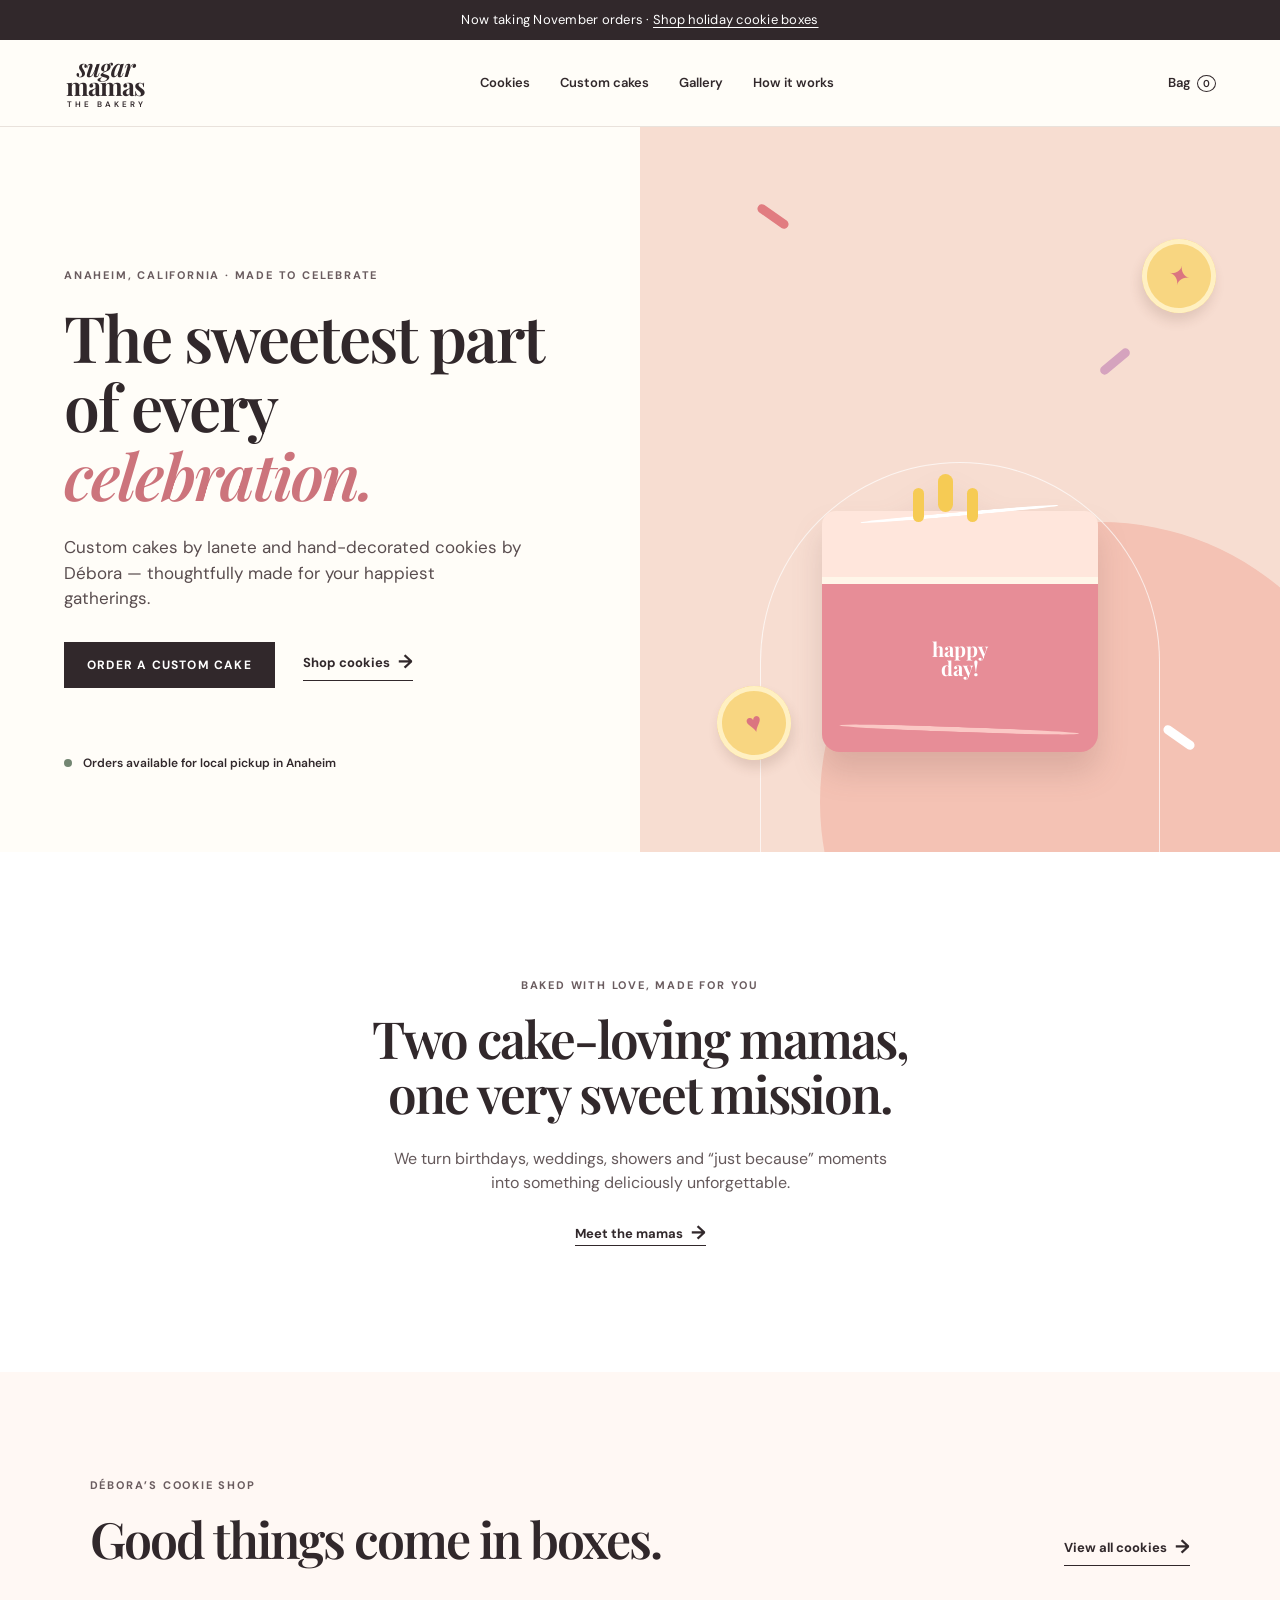
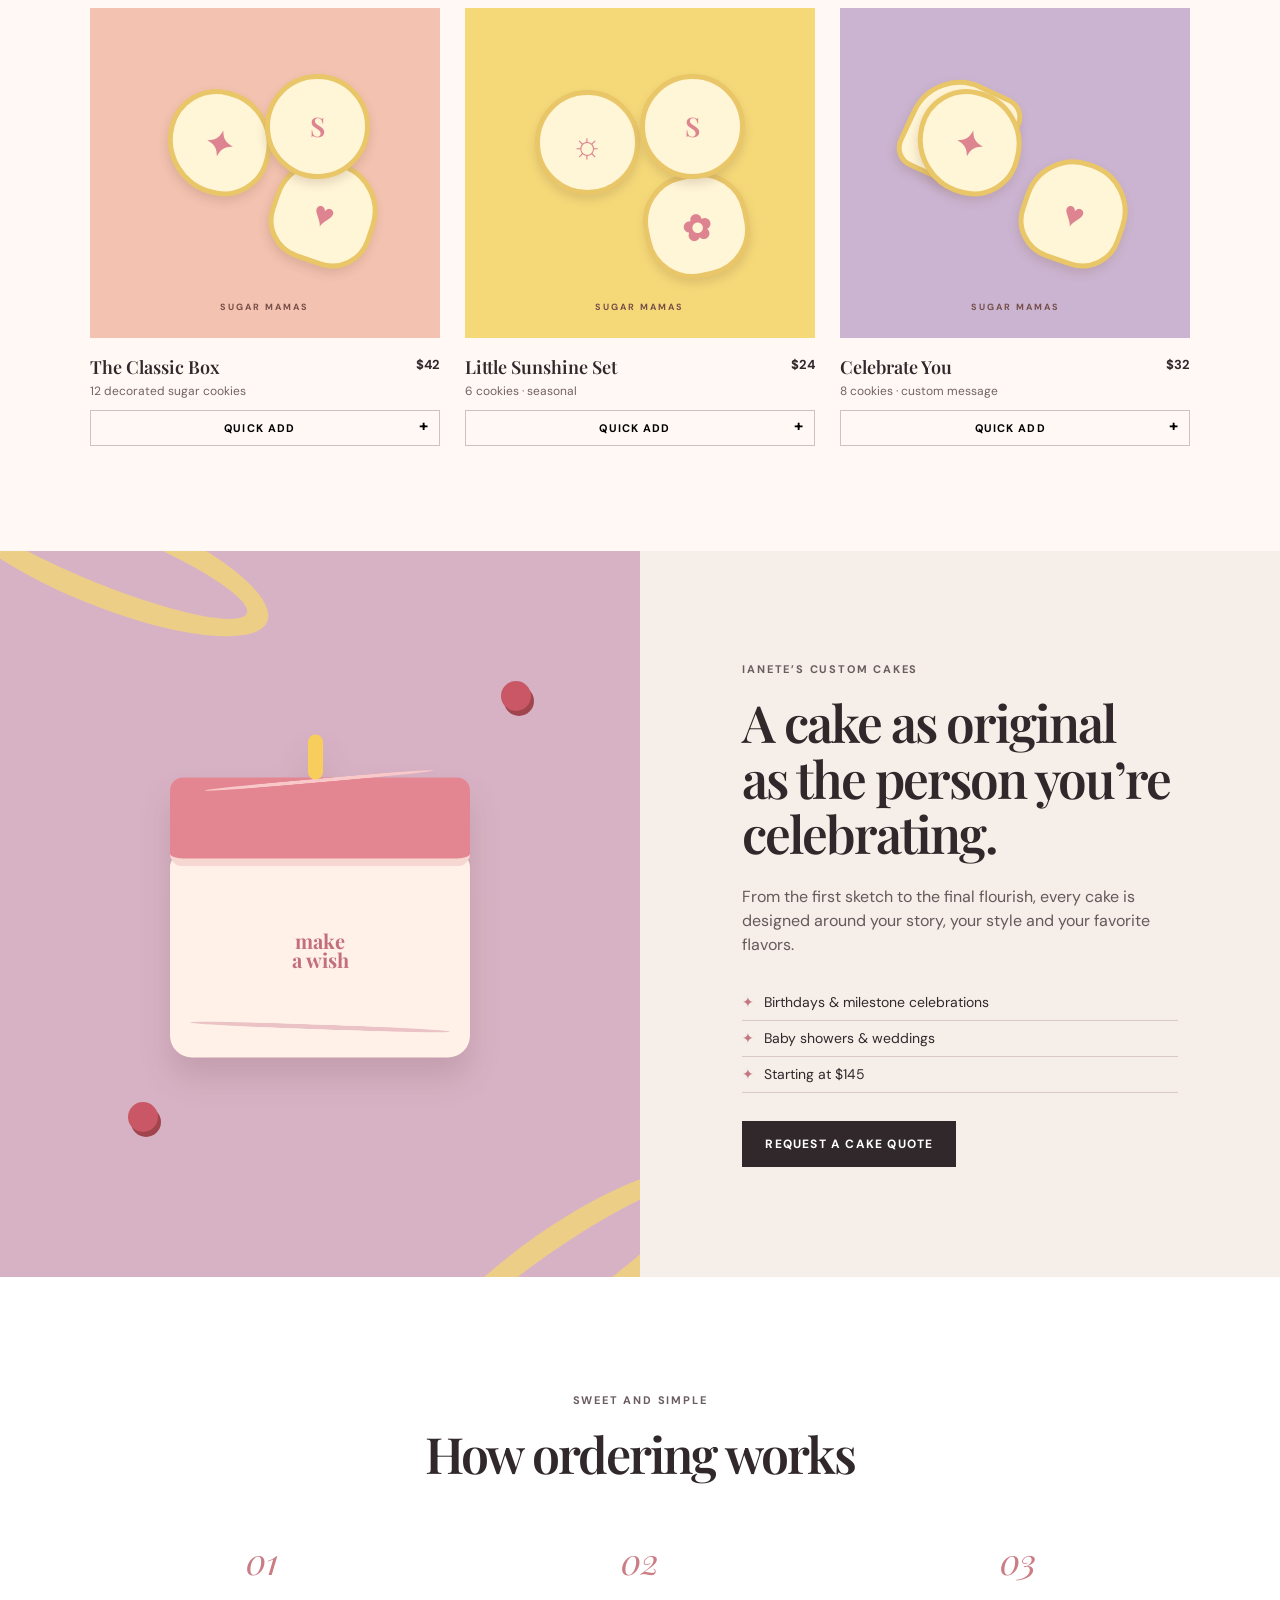
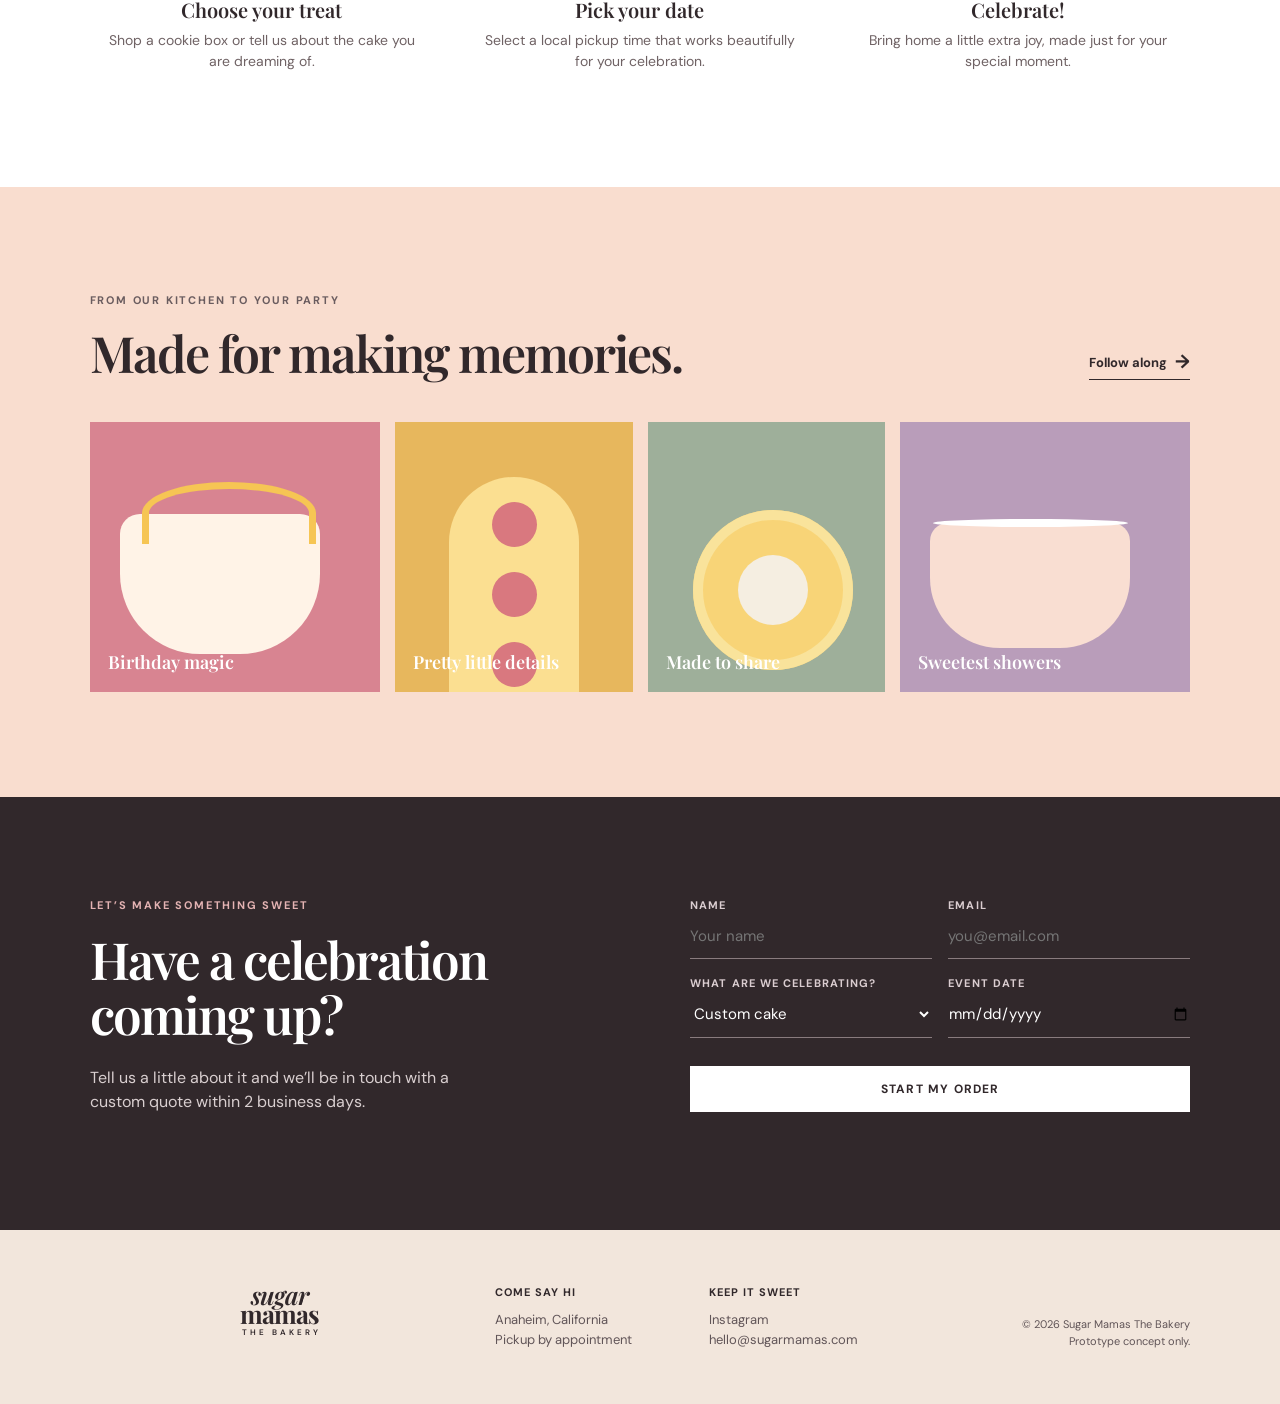
==== index.html @ a9379a7c "Create Sugar Mamas bakery website prototype" ====
<!doctype html>
<html lang="en">
  <head>
    <meta charset="UTF-8" />
    <meta name="viewport" content="width=device-width, initial-scale=1.0" />
    <meta name="description" content="A concept storefront for Sugar Mamas The Bakery." />
    <title>Sugar Mamas — Cookies & Custom Cakes</title>
    <link rel="preconnect" href="https://fonts.googleapis.com" />
    <link rel="preconnect" href="https://fonts.gstatic.com" crossorigin />
    <link href="https://fonts.googleapis.com/css2?family=DM+Sans:wght@400;500;600;700&family=Playfair+Display:ital,wght@0,600;0,700;1,600&display=swap" rel="stylesheet" />
    <link rel="stylesheet" href="styles.css" />
  </head>
  <body>
    <div class="announcement">Now taking November orders · <a href="#cookies">Shop holiday cookie boxes</a></div>
    <header class="site-header">
      <a class="brand" href="#top" aria-label="Sugar Mamas home"><span>sugar</span> mamas<small>the bakery</small></a>
      <button class="menu-button" aria-expanded="false" aria-controls="site-nav">Menu</button>
      <nav id="site-nav">
        <a href="#cookies">Cookies</a><a href="#cakes">Custom cakes</a><a href="#gallery">Gallery</a><a href="#how-it-works">How it works</a>
      </nav>
      <a class="cart-link" href="#cookies">Bag <span>0</span></a>
    </header>

    <main id="top">
      <section class="hero">
        <div class="hero-copy">
          <p class="eyebrow">Anaheim, California · Made to celebrate</p>
          <h1>The sweetest part<br />of every <em>celebration.</em></h1>
          <p class="lede">Custom cakes by Ianete and hand-decorated cookies by Débora — thoughtfully made for your happiest gatherings.</p>
          <div class="actions"><a class="button button-dark" href="#cakes">Order a custom cake</a><a class="text-link" href="#cookies">Shop cookies <span>→</span></a></div>
          <div class="hero-note"><span class="dot"></span> Orders available for local pickup in Anaheim</div>
        </div>
        <div class="hero-art" aria-label="A pink celebration cake illustration">
          <div class="sun"></div><div class="arch"></div><div class="cake cake-large"><i></i><b></b><strong>happy<br />day!</strong></div><div class="cookie cookie-one">♥</div><div class="cookie cookie-two">✦</div><div class="sprinkle s1"></div><div class="sprinkle s2"></div><div class="sprinkle s3"></div>
        </div>
      </section>

      <section class="intro"><p class="eyebrow">Baked with love, made for you</p><h2>Two cake-loving mamas,<br />one very sweet mission.</h2><p>We turn birthdays, weddings, showers and “just because” moments into something deliciously unforgettable.</p><a class="text-link" href="#about">Meet the mamas <span>→</span></a></section>

      <section class="shop-section" id="cookies">
        <div class="section-heading"><div><p class="eyebrow">Débora’s cookie shop</p><h2>Good things come in boxes.</h2></div><a class="text-link" href="#cookies">View all cookies <span>→</span></a></div>
        <div class="product-grid">
          <article class="product"><div class="product-image cookie-box peach"><div class="mini-cookie flower">✦</div><div class="mini-cookie heart">♥</div><div class="mini-cookie round">S</div></div><div class="product-copy"><div><h3>The Classic Box</h3><p>12 decorated sugar cookies</p></div><strong>$42</strong></div><button class="quick-add" data-product="The Classic Box">Quick add <span>+</span></button></article>
          <article class="product"><div class="product-image cookie-box lemon"><div class="mini-cookie lemon-slice">☼</div><div class="mini-cookie daisy">✿</div><div class="mini-cookie round">S</div></div><div class="product-copy"><div><h3>Little Sunshine Set</h3><p>6 cookies · seasonal</p></div><strong>$24</strong></div><button class="quick-add" data-product="Little Sunshine Set">Quick add <span>+</span></button></article>
          <article class="product"><div class="product-image cookie-box lilac"><div class="mini-cookie butterfly">♢</div><div class="mini-cookie heart">♥</div><div class="mini-cookie flower">✦</div></div><div class="product-copy"><div><h3>Celebrate You</h3><p>8 cookies · custom message</p></div><strong>$32</strong></div><button class="quick-add" data-product="Celebrate You">Quick add <span>+</span></button></article>
        </div>
      </section>

      <section class="cake-feature" id="cakes"><div class="feature-art"><div class="ribbon r1"></div><div class="ribbon r2"></div><div class="cake cake-featured"><i></i><b></b><strong>make<br />a wish</strong></div><div class="cherry c1"></div><div class="cherry c2"></div></div><div class="feature-copy"><p class="eyebrow">Ianete’s custom cakes</p><h2>A cake as original<br />as the person you’re celebrating.</h2><p>From the first sketch to the final flourish, every cake is designed around your story, your style and your favorite flavors.</p><ul><li>Birthdays & milestone celebrations</li><li>Baby showers & weddings</li><li>Starting at $145</li></ul><a class="button button-dark" href="#quote">Request a cake quote</a></div></section>

      <section class="process" id="how-it-works"><p class="eyebrow">Sweet and simple</p><h2>How ordering works</h2><div class="steps"><article><span>01</span><h3>Choose your treat</h3><p>Shop a cookie box or tell us about the cake you are dreaming of.</p></article><article><span>02</span><h3>Pick your date</h3><p>Select a local pickup time that works beautifully for your celebration.</p></article><article><span>03</span><h3>Celebrate!</h3><p>Bring home a little extra joy, made just for your special moment.</p></article></div></section>

      <section class="gallery" id="gallery"><div class="section-heading"><div><p class="eyebrow">From our kitchen to your party</p><h2>Made for making memories.</h2></div><a class="text-link" href="#instagram">Follow along <span>→</span></a></div><div class="gallery-grid"><div class="gallery-card g1"><span>Birthday magic</span></div><div class="gallery-card g2"><span>Pretty little details</span></div><div class="gallery-card g3"><span>Made to share</span></div><div class="gallery-card g4"><span>Sweetest showers</span></div></div></section>

      <section class="quote" id="quote"><div><p class="eyebrow">Let’s make something sweet</p><h2>Have a celebration<br />coming up?</h2><p>Tell us a little about it and we’ll be in touch with a custom quote within 2 business days.</p></div><form><label>Name<input required placeholder="Your name" /></label><label>Email<input type="email" required placeholder="you@email.com" /></label><label>What are we celebrating?<select><option>Custom cake</option><option>Custom cookies</option><option>Both, please!</option></select></label><label>Event date<input type="date" /></label><button class="button button-light" type="submit">Start my order</button><p class="form-message" aria-live="polite"></p></form></section>
    </main>
    <footer id="about"><a class="brand" href="#top"><span>sugar</span> mamas<small>the bakery</small></a><div><h3>Come say hi</h3><p>Anaheim, California<br />Pickup by appointment</p></div><div><h3>Keep it sweet</h3><p><a href="#instagram">Instagram</a><br /><a href="mailto:hello@sugarmamas.com">hello@sugarmamas.com</a></p></div><p class="copyright">© 2026 Sugar Mamas The Bakery<br />Prototype concept only.</p></footer>
    <script src="script.js"></script>
  </body>
</html>
---- styles.css ----
:root{--ink:#31282b;--paper:#fffdf8;--pink:#e7a5a8;--peach:#f7ddd1;--yellow:#f7d56d;--mauve:#c6a0bd;--green:#738672}*{box-sizing:border-box}html{scroll-behavior:smooth}body{margin:0;background:var(--paper);color:var(--ink);font-family:"DM Sans",sans-serif;font-size:16px;line-height:1.5}a{color:inherit;text-decoration:none}.announcement{background:var(--ink);color:#fff;text-align:center;padding:10px 20px;font-size:13px;letter-spacing:.02em}.announcement a{text-decoration:underline;text-underline-offset:3px}.site-header{height:87px;display:flex;align-items:center;justify-content:space-between;padding:0 clamp(24px,5vw,75px);border-bottom:1px solid #e9e2dc;position:relative;background:var(--paper);z-index:3}.brand{font:700 25px/19px "Playfair Display",serif;letter-spacing:-1px;display:inline-flex;flex-direction:column;align-items:center}.brand span{font-style:italic;font-weight:600}.brand small{font:600 8px/10px "DM Sans";letter-spacing:3px;text-transform:uppercase;margin-top:4px;margin-left:3px}nav{display:flex;gap:30px;font-size:13px;font-weight:600}nav a:hover,.text-link:hover{opacity:.6}.cart-link{font-size:13px;font-weight:600}.cart-link span{border:1px solid var(--ink);border-radius:50%;font-size:10px;padding:1px 5px;margin-left:3px}.menu-button{display:none;background:none;border:0;font:600 13px "DM Sans"}.hero{min-height:650px;display:grid;grid-template-columns:1fr 1fr}.hero-copy{padding:clamp(70px,11vw,150px) 5vw 80px;max-width:690px;margin-left:auto}.eyebrow{text-transform:uppercase;font-size:11px;letter-spacing:1.8px;font-weight:700;margin:0 0 18px;color:#6a5c5f}.hero h1,.intro h2,h2{font:600 clamp(39px,5vw,66px)/1.08 "Playfair Display",serif;letter-spacing:-2px;margin:0}.hero h1 em{color:#cc747c}.lede{max-width:460px;font-size:17px;margin:26px 0 30px;color:#594d4f}.actions{display:flex;align-items:center;gap:28px}.button{display:inline-block;border:0;padding:15px 23px;font:700 12px "DM Sans";letter-spacing:.1em;text-transform:uppercase;cursor:pointer;transition:transform .2s}.button:hover{transform:translateY(-2px)}.button-dark{background:var(--ink);color:#fff}.button-light{background:#fff;color:var(--ink)}.text-link{font-size:13px;font-weight:700;border-bottom:1px solid var(--ink);padding-bottom:3px}.text-link span{font-size:19px;vertical-align:-1px;margin-left:5px}.hero-note{margin-top:66px;font-size:12px;font-weight:600}.dot{width:8px;height:8px;background:var(--green);border-radius:50%;display:inline-block;margin-right:8px}.hero-art{background:var(--peach);position:relative;overflow:hidden;min-height:550px}.sun{height:560px;width:560px;background:#f4c2b4;border-radius:50%;position:absolute;right:-100px;bottom:-230px}.arch{position:absolute;border:1px solid rgba(255,255,255,.7);border-bottom:0;border-radius:300px 300px 0 0;width:400px;height:390px;left:50%;bottom:0;transform:translateX(-50%)}.cake{position:absolute;text-align:center;color:#fff;font:600 20px/19px "Playfair Display",serif;text-transform:lowercase;filter:drop-shadow(0 20px 15px rgba(94,55,53,.16))}.cake:before,.cake:after{content:"";position:absolute;left:0;width:100%;border-radius:13px}.cake-large{width:276px;height:178px;background:#e78d97;border-radius:9px 9px 18px 18px;left:50%;bottom:100px;transform:translateX(-50%);padding-top:65px}.cake-large:before{top:-63px;height:66px;background:#ffe6dc;border-radius:14px 14px 0 0;border-bottom:7px solid #fff6e9}.cake-large:after{top:-100px;left:42%;width:15px;height:38px;background:#f6cb54;border-radius:10px;box-shadow:27px 12px 0 -2px #f6cb54,-27px 12px 0 -2px #f6cb54}.cake i{position:absolute;top:-62px;left:38px;width:199px;border-top:4px solid #fff;border-radius:50%;transform:rotate(-5deg)}.cake b{position:absolute;left:17px;bottom:20px;width:240px;border-top:5px solid #fbc8c5;border-radius:50%;transform:rotate(2deg)}.cookie{position:absolute;width:74px;height:74px;border-radius:50%;background:#f8d681;box-shadow:inset 0 0 0 5px #fff0c2,0 8px 12px rgba(90,57,39,.14);display:grid;place-items:center;color:#db7580;font-size:27px}.cookie-one{left:12%;bottom:92px;transform:rotate(-15deg)}.cookie-two{right:10%;top:112px;transform:rotate(15deg)}.sprinkle{position:absolute;height:9px;width:36px;background:#e17c80;border-radius:10px;transform:rotate(35deg)}.s1{top:85px;left:18%}.s2{right:13%;bottom:110px;background:#fff}.s3{right:23%;top:230px;background:#d5a3be;transform:rotate(-40deg)}.intro{text-align:center;padding:125px 20px;background:#fff}.intro h2{font-size:clamp(32px,4vw,52px)}.intro>p:not(.eyebrow){max-width:520px;margin:25px auto 24px;color:#65595b}.shop-section,.gallery{padding:105px clamp(24px,7vw,110px);background:#fff8f4}.section-heading{display:flex;justify-content:space-between;align-items:end;gap:20px;margin-bottom:42px}.section-heading h2{font-size:clamp(32px,4vw,50px)}.product-grid{display:grid;grid-template-columns:repeat(3,1fr);gap:25px}.product-image{height:330px;position:relative;overflow:hidden;display:flex;justify-content:center;align-items:center}.peach{background:#f3c2b0}.lemon{background:#f5d978}.lilac{background:#cbb4d1}.cookie-box:after{content:"SUGAR MAMAS";position:absolute;bottom:25px;color:#754e48;font:700 9px "DM Sans";letter-spacing:2px}.mini-cookie{width:105px;height:105px;background:#fff5d7;border:5px solid #e9c668;box-shadow:0 5px 10px #805d4a33;display:grid;place-items:center;color:#de8390;font:600 35px "Playfair Display";position:absolute}.flower{border-radius:47% 53% 45% 55%;transform:rotate(14deg);left:22%;top:25%}.heart{border-radius:48% 48% 38% 38%;right:18%;bottom:22%;transform:rotate(19deg)}.round{border-radius:50%;right:20%;top:20%;font-size:27px}.lemon-slice{border-radius:50%;left:20%;top:25%}.daisy{border-radius:45%;right:19%;bottom:18%;transform:rotate(-12deg)}.butterfly{border-radius:50% 20% 50% 20%;left:19%;top:22%;transform:rotate(25deg)}.product-copy{display:flex;justify-content:space-between;gap:8px;padding:17px 0 10px}.product h3{font:600 18px "Playfair Display";margin:0}.product p{font-size:12px;color:#716366;margin:3px 0 0}.product-copy strong{font-size:13px}.quick-add{width:100%;background:transparent;border:1px solid #cfc1bb;padding:10px;font:700 11px "DM Sans";text-transform:uppercase;letter-spacing:.1em;cursor:pointer}.quick-add span{float:right;font-size:16px;line-height:10px}.quick-add:hover{background:var(--ink);color:#fff}.cake-feature{display:grid;grid-template-columns:1fr 1fr;min-height:620px}.feature-art{background:#d7b2c4;position:relative;overflow:hidden}.cake-featured{width:300px;height:205px;background:#fff1e8;color:#c26f7a;left:50%;top:50%;transform:translate(-50%,-30%);padding-top:78px;border-radius:15px 15px 22px 22px}.cake-featured:before{height:81px;top:-75px;background:#e48691;border-bottom:8px solid #f6d7d1}.cake-featured:after{width:15px;height:45px;left:46%;top:-118px;background:#f7ce5c;box-shadow:none}.cake-featured i{width:230px;left:34px;top:-74px;border-color:#f9c8c9}.cake-featured b{width:260px;left:20px;bottom:28px;border-color:#ebc2c5}.ribbon{position:absolute;width:350px;height:100px;border:22px solid #f5d773;border-radius:50%;opacity:.75}.r1{top:-45px;left:-70px;transform:rotate(22deg)}.r2{bottom:-50px;right:-100px;transform:rotate(-35deg)}.cherry{position:absolute;width:30px;height:30px;border-radius:50%;background:#c95765;box-shadow:3px 5px 0 #a0444e}.c1{left:20%;bottom:20%}.c2{right:17%;top:18%}.feature-copy{padding:110px clamp(28px,8vw,110px);background:#f5eee9}.feature-copy h2{font-size:clamp(34px,4vw,53px)}.feature-copy>p:not(.eyebrow){max-width:450px;color:#65595b;margin:24px 0}.feature-copy ul{list-style:none;padding:0;margin:28px 0}.feature-copy li{padding:7px 0;border-bottom:1px solid #d9cbc4;font-size:14px}.feature-copy li:before{content:"✦";color:#c27882;margin-right:10px}.process{text-align:center;padding:115px 7vw;background:#fff}.process h2{font-size:clamp(35px,4vw,50px)}.steps{max-width:1080px;margin:55px auto 0;display:grid;grid-template-columns:repeat(3,1fr);gap:55px}.steps span{color:#ca7d85;font:italic 36px "Playfair Display"}.steps h3{font:600 20px "Playfair Display";margin:12px 0 7px}.steps p{font-size:14px;color:#6f6264;margin:0}.gallery{background:#f9ddcf}.gallery-grid{display:grid;grid-template-columns:1.1fr .9fr .9fr 1.1fr;gap:15px}.gallery-card{height:270px;display:flex;align-items:end;padding:18px;color:#fff;font:600 18px "Playfair Display";position:relative;overflow:hidden}.gallery-card:before,.gallery-card:after{content:"";position:absolute}.g1{background:#d88491}.g1:before{background:#fff3e7;width:200px;height:140px;bottom:38px;left:30px;border-radius:20px 20px 80px 80px}.g1:after{width:160px;height:55px;border:7px solid #f6c554;border-bottom:0;border-radius:50% 50% 0 0;left:52px;bottom:148px}.g2{background:#e7b75d}.g2:before{height:250px;width:130px;background:#fbdf91;border-radius:70px 70px 0 0;left:50%;top:55px;transform:translateX(-50%)}.g2:after{width:45px;height:45px;border-radius:50%;background:#d9787f;top:80px;left:calc(50% - 22px);box-shadow:0 70px 0 #d9787f,0 140px 0 #d9787f}.g3{background:#9eaf9a}.g3:before{width:160px;height:160px;border-radius:50%;background:#f8d477;bottom:22px;left:45px;box-shadow:inset 0 0 0 10px #f9e39b}.g3:after{width:70px;height:70px;border-radius:50%;background:#f5eee1;left:90px;bottom:67px}.g4{background:#b99dba}.g4:before{width:200px;height:125px;background:#f9ded2;border-radius:18px 18px 70px 70px;bottom:44px;left:30px}.g4:after{width:195px;border-top:8px solid #fff;left:33px;bottom:165px;border-radius:50%}.gallery-card span{position:relative;z-index:1}.quote{background:var(--ink);color:#fff;padding:100px max(7vw,25px);display:grid;grid-template-columns:1fr 1fr;gap:100px}.quote .eyebrow{color:#e4b3b3}.quote h2{font-size:clamp(37px,4vw,55px)}.quote>div>p:not(.eyebrow){max-width:400px;color:#d9cfd0;margin-top:24px}.quote form{display:grid;grid-template-columns:1fr 1fr;gap:16px;align-content:start}.quote label{font-size:11px;font-weight:700;letter-spacing:.1em;text-transform:uppercase;color:#dacdd0}.quote input,.quote select{display:block;width:100%;padding:12px 0;background:transparent;color:#fff;border:0;border-bottom:1px solid #897b7e;font:15px "DM Sans";outline:0}.quote select option{color:#31282b}.quote form button,.form-message{grid-column:1/-1;margin-top:12px}.form-message{font-size:13px;color:#f7d56d;margin:0}footer{background:#f2e6dc;padding:55px 7vw;display:grid;grid-template-columns:2fr 1fr 1fr 1.4fr;gap:25px}footer h3{font:700 11px "DM Sans";text-transform:uppercase;letter-spacing:1px;margin:0 0 11px}footer p{font-size:13px;margin:0;color:#615558}footer a:hover{text-decoration:underline}.copyright{align-self:end;text-align:right;font-size:11px}@media(max-width:780px){.site-header{height:72px}.site-header nav{display:none;position:absolute;top:71px;left:0;width:100%;background:#fff;padding:20px 24px;flex-direction:column;border-bottom:1px solid #ddd}.site-header nav.open{display:flex}.menu-button{display:block;margin-left:auto;margin-right:18px}.hero,.cake-feature,.quote{grid-template-columns:1fr}.hero-copy{padding:75px 8vw 58px;margin:0}.hero-art{min-height:440px}.hero h1{font-size:45px}.hero-note{margin-top:42px}.product-grid{grid-template-columns:1fr;max-width:450px;margin:auto}.product-image{height:300px}.section-heading{align-items:start;flex-direction:column}.cake-feature .feature-art{height:440px;order:2}.feature-copy{padding:75px 8vw}.steps{grid-template-columns:1fr;gap:32px;margin-top:40px}.gallery-grid{grid-template-columns:1fr 1fr}.gallery-card{height:210px}.quote{gap:45px;padding:70px 8vw}.quote form{grid-template-columns:1fr}footer{grid-template-columns:1fr 1fr}.copyright{text-align:left;grid-column:1/-1}.cart-link{display:none}}@media(max-width:430px){.announcement{font-size:11px}.actions{align-items:flex-start;flex-direction:column;gap:20px}.gallery-card{height:160px;padding:10px;font-size:15px}.cake-large{transform:translateX(-50%) scale(.88)}}
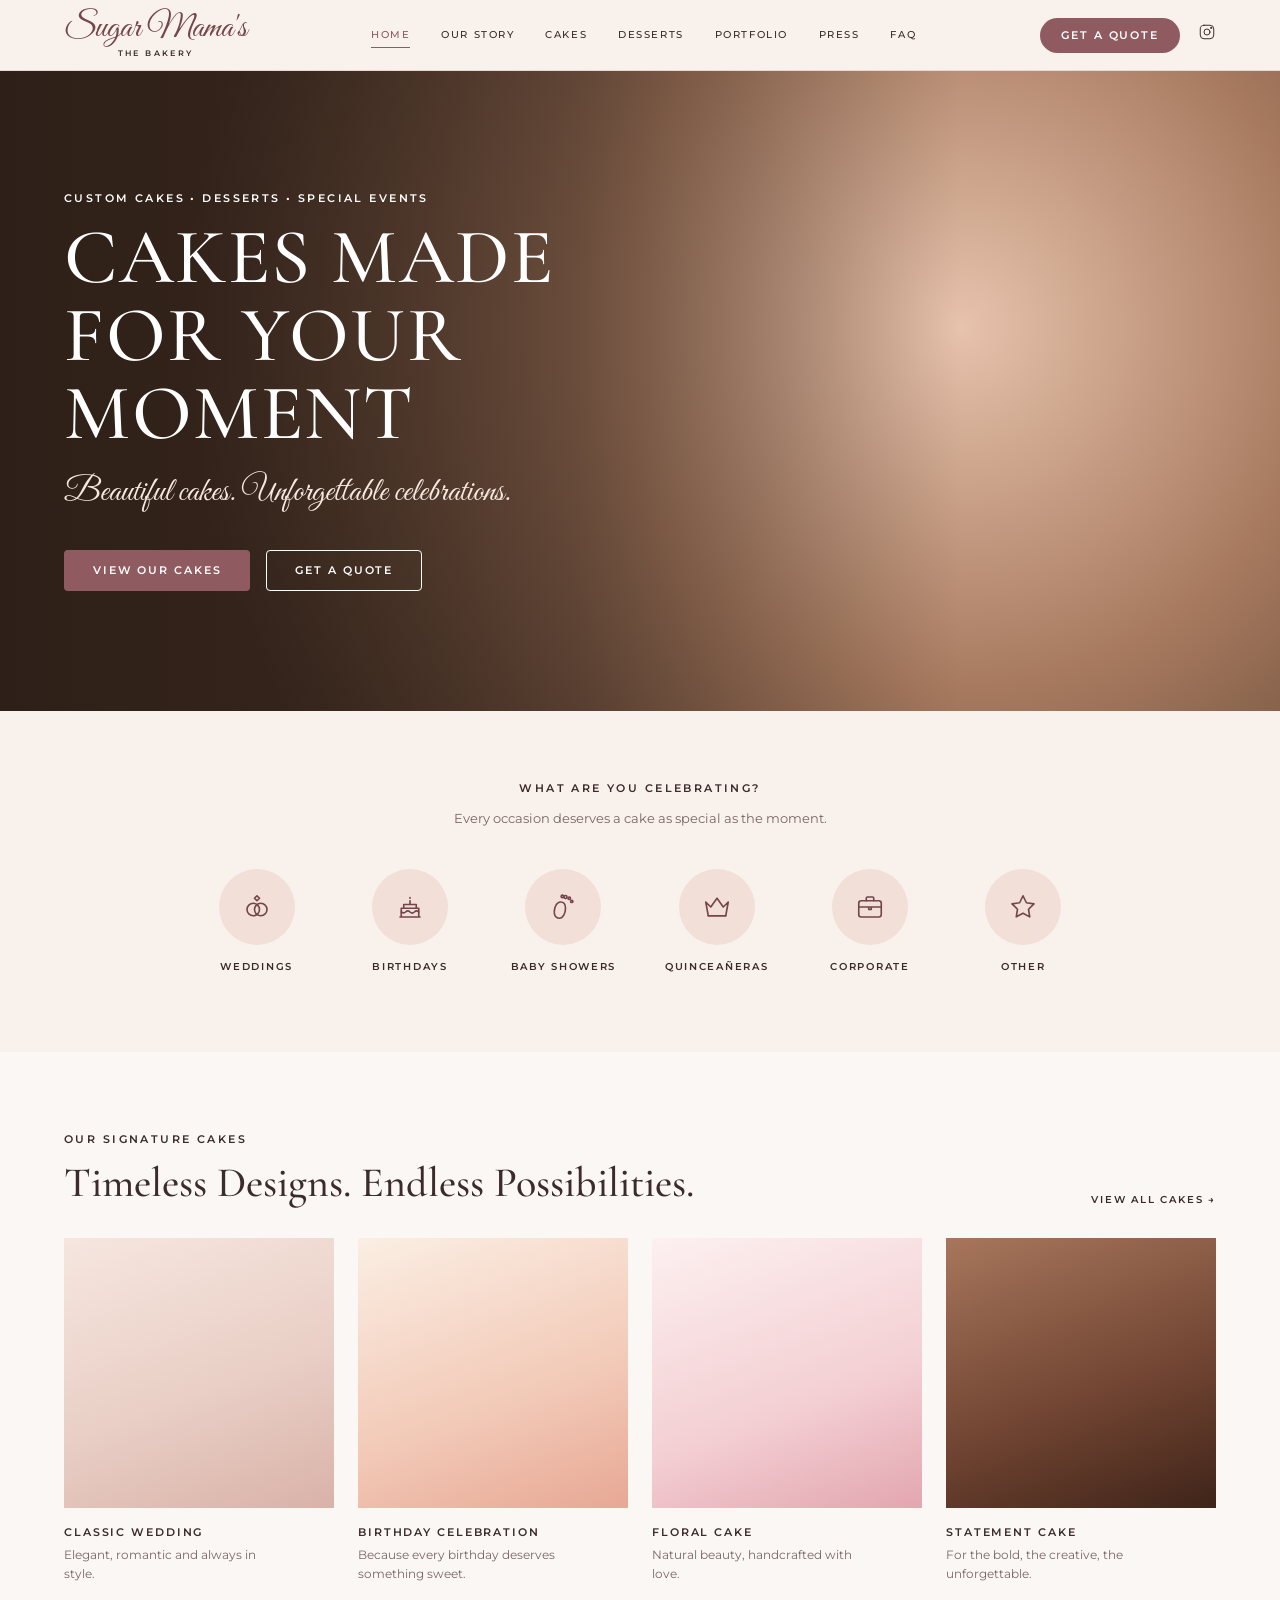
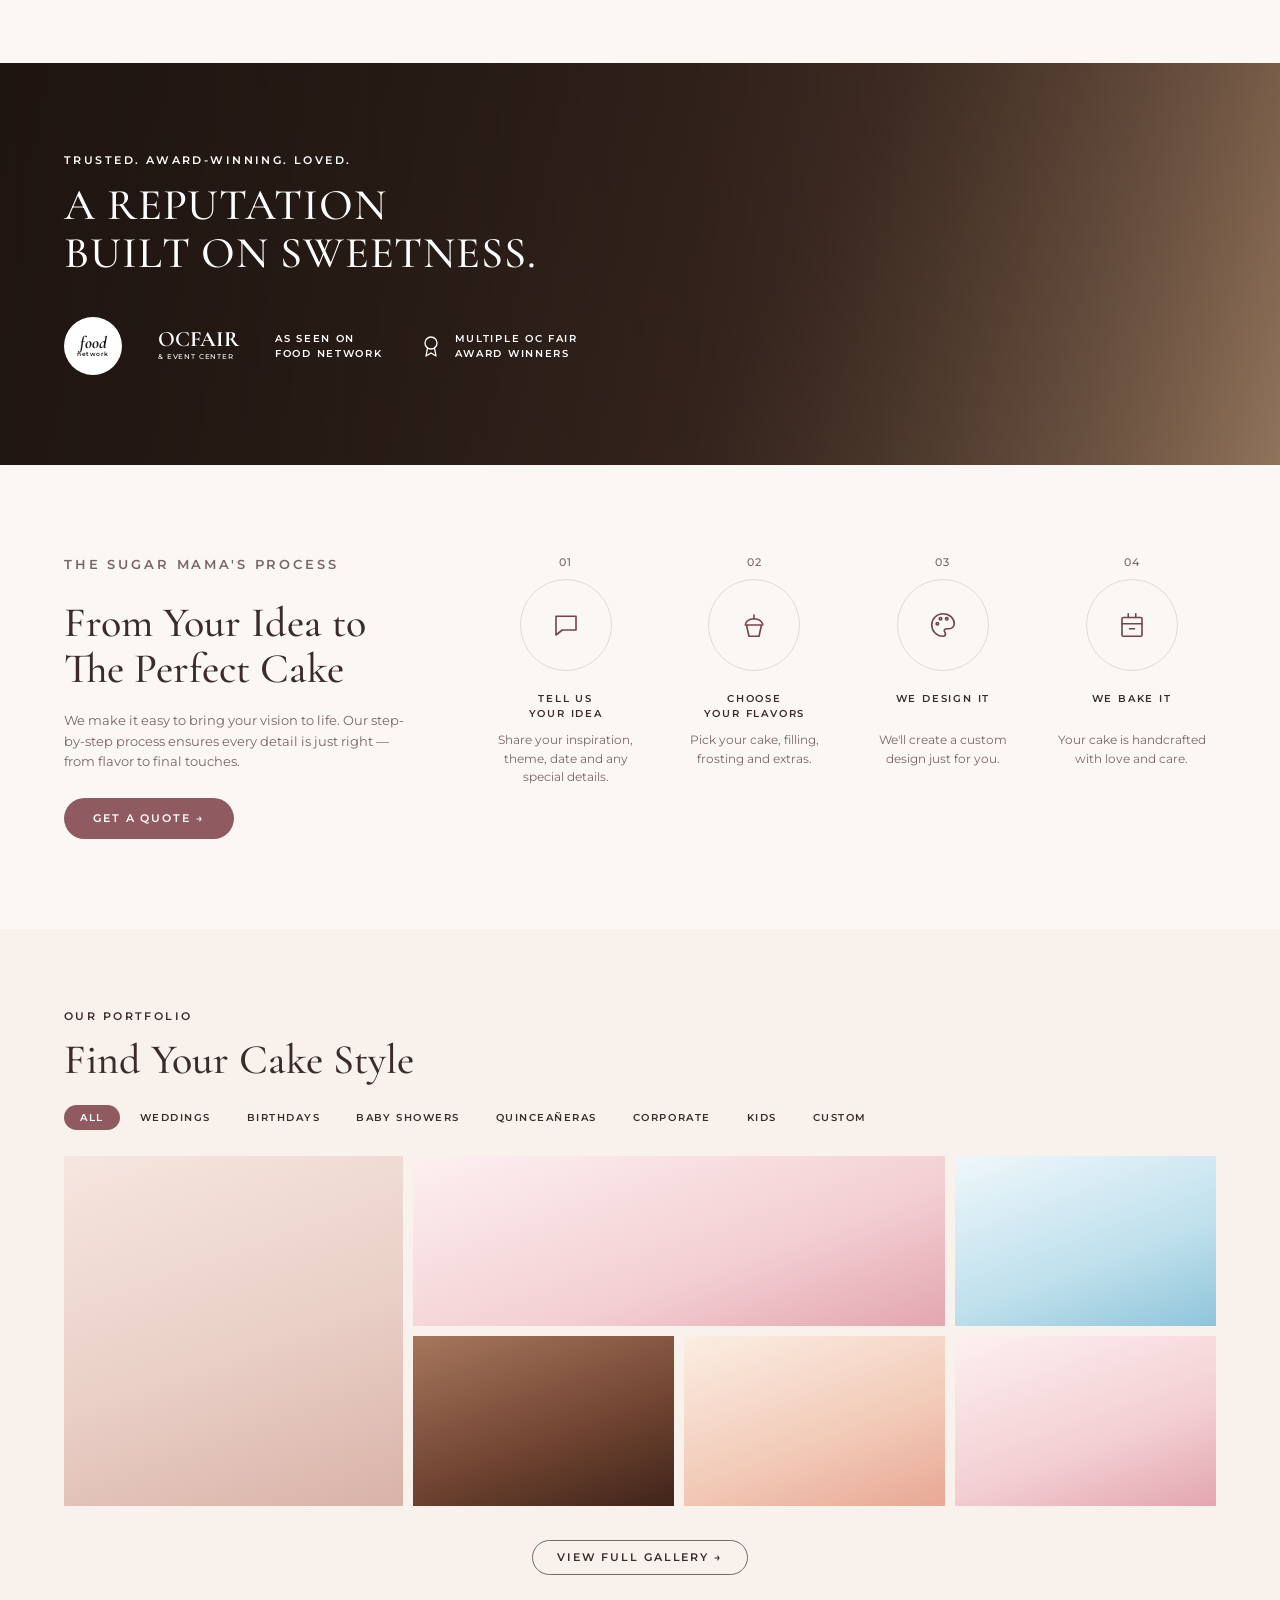
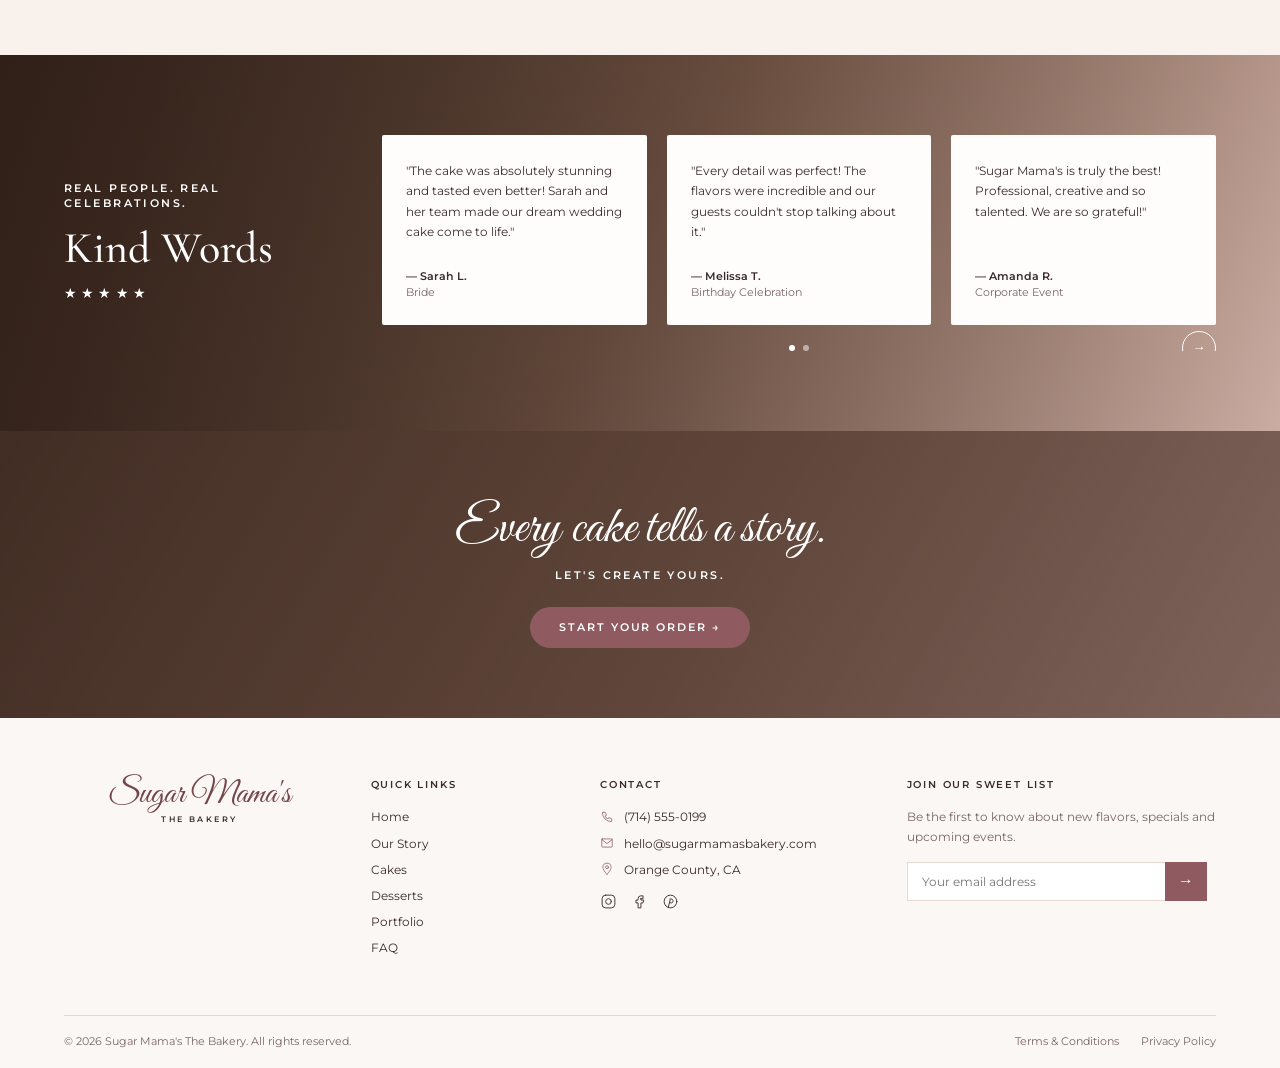
==== commit 88d8be47: "Rebuild homepage to match new Sugar Mama's design mockup Recreates the layout from the provided scre" ====
--- a/index.html
+++ b/index.html
@@ -3,58 +3,281 @@
   <head>
     <meta charset="UTF-8" />
     <meta name="viewport" content="width=device-width, initial-scale=1.0" />
-    <meta name="description" content="A concept storefront for Sugar Mamas The Bakery." />
-    <title>Sugar Mamas — Cookies & Custom Cakes</title>
+    <meta name="description" content="Sugar Mama's The Bakery — custom cakes, desserts and special events in Orange County, CA." />
+    <title>Sugar Mama's — The Bakery</title>
     <link rel="preconnect" href="https://fonts.googleapis.com" />
     <link rel="preconnect" href="https://fonts.gstatic.com" crossorigin />
-    <link href="https://fonts.googleapis.com/css2?family=DM+Sans:wght@400;500;600;700&family=Playfair+Display:ital,wght@0,600;0,700;1,600&display=swap" rel="stylesheet" />
+    <link href="https://fonts.googleapis.com/css2?family=Cormorant+Garamond:ital,wght@0,400;0,500;0,600;1,500&family=Great+Vibes&family=Montserrat:wght@400;500;600;700&display=swap" rel="stylesheet" />
     <link rel="stylesheet" href="styles.css" />
   </head>
   <body>
-    <div class="announcement">Now taking November orders · <a href="#cookies">Shop holiday cookie boxes</a></div>
+    <!-- Header -->
     <header class="site-header">
-      <a class="brand" href="#top" aria-label="Sugar Mamas home"><span>sugar</span> mamas<small>the bakery</small></a>
-      <button class="menu-button" aria-expanded="false" aria-controls="site-nav">Menu</button>
-      <nav id="site-nav">
-        <a href="#cookies">Cookies</a><a href="#cakes">Custom cakes</a><a href="#gallery">Gallery</a><a href="#how-it-works">How it works</a>
+      <a class="logo" href="#top" aria-label="Sugar Mama's The Bakery — home">
+        <span class="logo-script">Sugar Mama's</span>
+        <span class="logo-sub">The Bakery</span>
+      </a>
+      <button class="menu-toggle" aria-expanded="false" aria-controls="site-nav" aria-label="Open menu">
+        <span></span><span></span><span></span>
+      </button>
+      <nav id="site-nav" class="site-nav">
+        <a href="#top" class="active">Home</a>
+        <a href="#process">Our Story</a>
+        <a href="#cakes">Cakes</a>
+        <a href="#occasions">Desserts</a>
+        <a href="#portfolio">Portfolio</a>
+        <a href="#press">Press</a>
+        <a href="#footer">FAQ</a>
       </nav>
-      <a class="cart-link" href="#cookies">Bag <span>0</span></a>
+      <div class="header-actions">
+        <a class="btn btn-primary btn-sm" href="#cta">Get a Quote</a>
+        <a class="icon-link" href="#" aria-label="Instagram">
+          <svg viewBox="0 0 24 24"><rect x="3" y="3" width="18" height="18" rx="5"/><circle cx="12" cy="12" r="4"/><circle cx="17.5" cy="6.5" r=".8" fill="currentColor"/></svg>
+        </a>
+      </div>
     </header>
 
     <main id="top">
+      <!-- Hero -->
       <section class="hero">
-        <div class="hero-copy">
-          <p class="eyebrow">Anaheim, California · Made to celebrate</p>
-          <h1>The sweetest part<br />of every <em>celebration.</em></h1>
-          <p class="lede">Custom cakes by Ianete and hand-decorated cookies by Débora — thoughtfully made for your happiest gatherings.</p>
-          <div class="actions"><a class="button button-dark" href="#cakes">Order a custom cake</a><a class="text-link" href="#cookies">Shop cookies <span>→</span></a></div>
-          <div class="hero-note"><span class="dot"></span> Orders available for local pickup in Anaheim</div>
-        </div>
-        <div class="hero-art" aria-label="A pink celebration cake illustration">
-          <div class="sun"></div><div class="arch"></div><div class="cake cake-large"><i></i><b></b><strong>happy<br />day!</strong></div><div class="cookie cookie-one">♥</div><div class="cookie cookie-two">✦</div><div class="sprinkle s1"></div><div class="sprinkle s2"></div><div class="sprinkle s3"></div>
-        </div>
-      </section>
-
-      <section class="intro"><p class="eyebrow">Baked with love, made for you</p><h2>Two cake-loving mamas,<br />one very sweet mission.</h2><p>We turn birthdays, weddings, showers and “just because” moments into something deliciously unforgettable.</p><a class="text-link" href="#about">Meet the mamas <span>→</span></a></section>
-
-      <section class="shop-section" id="cookies">
-        <div class="section-heading"><div><p class="eyebrow">Débora’s cookie shop</p><h2>Good things come in boxes.</h2></div><a class="text-link" href="#cookies">View all cookies <span>→</span></a></div>
-        <div class="product-grid">
-          <article class="product"><div class="product-image cookie-box peach"><div class="mini-cookie flower">✦</div><div class="mini-cookie heart">♥</div><div class="mini-cookie round">S</div></div><div class="product-copy"><div><h3>The Classic Box</h3><p>12 decorated sugar cookies</p></div><strong>$42</strong></div><button class="quick-add" data-product="The Classic Box">Quick add <span>+</span></button></article>
-          <article class="product"><div class="product-image cookie-box lemon"><div class="mini-cookie lemon-slice">☼</div><div class="mini-cookie daisy">✿</div><div class="mini-cookie round">S</div></div><div class="product-copy"><div><h3>Little Sunshine Set</h3><p>6 cookies · seasonal</p></div><strong>$24</strong></div><button class="quick-add" data-product="Little Sunshine Set">Quick add <span>+</span></button></article>
-          <article class="product"><div class="product-image cookie-box lilac"><div class="mini-cookie butterfly">♢</div><div class="mini-cookie heart">♥</div><div class="mini-cookie flower">✦</div></div><div class="product-copy"><div><h3>Celebrate You</h3><p>8 cookies · custom message</p></div><strong>$32</strong></div><button class="quick-add" data-product="Celebrate You">Quick add <span>+</span></button></article>
-        </div>
-      </section>
-
-      <section class="cake-feature" id="cakes"><div class="feature-art"><div class="ribbon r1"></div><div class="ribbon r2"></div><div class="cake cake-featured"><i></i><b></b><strong>make<br />a wish</strong></div><div class="cherry c1"></div><div class="cherry c2"></div></div><div class="feature-copy"><p class="eyebrow">Ianete’s custom cakes</p><h2>A cake as original<br />as the person you’re celebrating.</h2><p>From the first sketch to the final flourish, every cake is designed around your story, your style and your favorite flavors.</p><ul><li>Birthdays & milestone celebrations</li><li>Baby showers & weddings</li><li>Starting at $145</li></ul><a class="button button-dark" href="#quote">Request a cake quote</a></div></section>
-
-      <section class="process" id="how-it-works"><p class="eyebrow">Sweet and simple</p><h2>How ordering works</h2><div class="steps"><article><span>01</span><h3>Choose your treat</h3><p>Shop a cookie box or tell us about the cake you are dreaming of.</p></article><article><span>02</span><h3>Pick your date</h3><p>Select a local pickup time that works beautifully for your celebration.</p></article><article><span>03</span><h3>Celebrate!</h3><p>Bring home a little extra joy, made just for your special moment.</p></article></div></section>
-
-      <section class="gallery" id="gallery"><div class="section-heading"><div><p class="eyebrow">From our kitchen to your party</p><h2>Made for making memories.</h2></div><a class="text-link" href="#instagram">Follow along <span>→</span></a></div><div class="gallery-grid"><div class="gallery-card g1"><span>Birthday magic</span></div><div class="gallery-card g2"><span>Pretty little details</span></div><div class="gallery-card g3"><span>Made to share</span></div><div class="gallery-card g4"><span>Sweetest showers</span></div></div></section>
-
-      <section class="quote" id="quote"><div><p class="eyebrow">Let’s make something sweet</p><h2>Have a celebration<br />coming up?</h2><p>Tell us a little about it and we’ll be in touch with a custom quote within 2 business days.</p></div><form><label>Name<input required placeholder="Your name" /></label><label>Email<input type="email" required placeholder="you@email.com" /></label><label>What are we celebrating?<select><option>Custom cake</option><option>Custom cookies</option><option>Both, please!</option></select></label><label>Event date<input type="date" /></label><button class="button button-light" type="submit">Start my order</button><p class="form-message" aria-live="polite"></p></form></section>
+        <div class="hero-inner">
+          <p class="eyebrow light">Custom Cakes • Desserts • Special Events</p>
+          <h1>Cakes Made<br />For Your<br />Moment</h1>
+          <p class="script hero-script">Beautiful cakes. Unforgettable celebrations.</p>
+          <div class="hero-actions">
+            <a class="btn btn-primary" href="#cakes">View Our Cakes</a>
+            <a class="btn btn-outline-light" href="#cta">Get a Quote</a>
+          </div>
+        </div>
+      </section>
+
+      <!-- Occasions -->
+      <section class="occasions" id="occasions">
+        <p class="eyebrow center">What are you celebrating?</p>
+        <p class="section-sub">Every occasion deserves a cake as special as the moment.</p>
+        <ul class="occasion-list">
+          <li><a href="#portfolio" data-jump="weddings"><span class="circle-icon">
+            <svg viewBox="0 0 24 24"><circle cx="9" cy="14" r="5"/><circle cx="15" cy="14" r="5"/><path d="M10 5l2-2 2 2-2 2z"/></svg>
+          </span>Weddings</a></li>
+          <li><a href="#portfolio" data-jump="birthdays"><span class="circle-icon">
+            <svg viewBox="0 0 24 24"><path d="M4 20h16M5 20v-7h14v7M7 13v-3h10v3M12 10V7M12 4.5v.5"/><path d="M5 16c1.5 1 2.5 1 3.5 0s2.5-1 3.5 0 2.5 1 3.5 0 2.5-1 3.5 0"/></svg>
+          </span>Birthdays</a></li>
+          <li><a href="#portfolio" data-jump="baby"><span class="circle-icon">
+            <svg viewBox="0 0 24 24"><path d="M9 21c-2.5 0-4-2-4-5 0-4 2-8 5-8s4 2.5 4 5c0 4-2 8-5 8z"/><circle cx="14" cy="4" r="1.2"/><circle cx="17" cy="5" r="1"/><circle cx="19" cy="7.5" r=".9"/><circle cx="11.5" cy="3.5" r="1"/></svg>
+          </span>Baby Showers</a></li>
+          <li><a href="#portfolio" data-jump="quince"><span class="circle-icon">
+            <svg viewBox="0 0 24 24"><path d="M3 8l4 4 5-7 5 7 4-4-2 11H5z"/><path d="M5 19h14"/></svg>
+          </span>Quinceañeras</a></li>
+          <li><a href="#portfolio" data-jump="corporate"><span class="circle-icon">
+            <svg viewBox="0 0 24 24"><rect x="3" y="7" width="18" height="13" rx="2"/><path d="M9 7V5a1 1 0 011-1h4a1 1 0 011 1v2M3 12h18M11 12v2h2v-2"/></svg>
+          </span>Corporate</a></li>
+          <li><a href="#portfolio" data-jump="custom"><span class="circle-icon">
+            <svg viewBox="0 0 24 24"><path d="M12 3l2.7 5.6 6.1.9-4.4 4.3 1 6.1L12 17l-5.4 2.9 1-6.1-4.4-4.3 6.1-.9z"/></svg>
+          </span>Other</a></li>
+        </ul>
+      </section>
+
+      <!-- Signature cakes -->
+      <section class="signature" id="cakes">
+        <div class="section-head">
+          <div>
+            <p class="eyebrow">Our Signature Cakes</p>
+            <h2>Timeless Designs. Endless Possibilities.</h2>
+          </div>
+          <a class="link-arrow" href="#portfolio">View all cakes →</a>
+        </div>
+        <div class="cake-grid">
+          <article class="cake-card">
+            <div class="media" role="img" aria-label="White classic wedding cake with flowers" style="--img:url(images/cake-classic-wedding.jpg)"></div>
+            <h3>Classic Wedding</h3>
+            <p>Elegant, romantic and always in style.</p>
+          </article>
+          <article class="cake-card">
+            <div class="media alt-1" role="img" aria-label="Birthday cake with colorful sprinkles and candles" style="--img:url(images/cake-birthday.jpg)"></div>
+            <h3>Birthday Celebration</h3>
+            <p>Because every birthday deserves something sweet.</p>
+          </article>
+          <article class="cake-card">
+            <div class="media alt-2" role="img" aria-label="Pink floral tiered cake" style="--img:url(images/cake-floral.jpg)"></div>
+            <h3>Floral Cake</h3>
+            <p>Natural beauty, handcrafted with love.</p>
+          </article>
+          <article class="cake-card">
+            <div class="media alt-3" role="img" aria-label="Chocolate drip statement cake" style="--img:url(images/cake-statement.jpg)"></div>
+            <h3>Statement Cake</h3>
+            <p>For the bold, the creative, the unforgettable.</p>
+          </article>
+        </div>
+      </section>
+
+      <!-- Reputation / press -->
+      <section class="reputation" id="press">
+        <div class="reputation-inner">
+          <p class="eyebrow light">Trusted. Award-winning. Loved.</p>
+          <h2>A Reputation<br />Built on Sweetness.</h2>
+          <ul class="badges">
+            <li><span class="badge-food">food<small>network</small></span></li>
+            <li><span class="badge-ocfair">OC<b>FAIR</b><small>&amp; Event Center</small></span></li>
+            <li class="badge-text">As seen on<br />Food Network</li>
+            <li class="badge-text with-icon">
+              <svg viewBox="0 0 24 24"><circle cx="12" cy="9" r="6"/><path d="M8.5 14L7 22l5-3 5 3-1.5-8"/></svg>
+              Multiple OC Fair<br />award winners
+            </li>
+          </ul>
+        </div>
+      </section>
+
+      <!-- Process -->
+      <section class="process" id="process">
+        <div class="process-intro">
+          <p class="eyebrow">The Sugar Mama's Process</p>
+          <h2>From Your Idea to<br />The Perfect Cake</h2>
+          <p>We make it easy to bring your vision to life. Our step-by-step process ensures every detail is just right — from flavor to final touches.</p>
+          <a class="btn btn-primary" href="#cta">Get a Quote →</a>
+        </div>
+        <ol class="steps">
+          <li>
+            <span class="step-num">01</span>
+            <span class="circle-icon lg"><svg viewBox="0 0 24 24"><path d="M4 5h16v11H9l-5 4z"/></svg></span>
+            <h3>Tell Us<br />Your Idea</h3>
+            <p>Share your inspiration, theme, date and any special details.</p>
+          </li>
+          <li>
+            <span class="step-num">02</span>
+            <span class="circle-icon lg"><svg viewBox="0 0 24 24"><path d="M6 12h12l-2 9H8z"/><path d="M5 12a7 5 0 0114 0"/><path d="M12 4v3"/></svg></span>
+            <h3>Choose<br />Your Flavors</h3>
+            <p>Pick your cake, filling, frosting and extras.</p>
+          </li>
+          <li>
+            <span class="step-num">03</span>
+            <span class="circle-icon lg"><svg viewBox="0 0 24 24"><path d="M12 3a9 9 0 100 18c1.5 0 2-1 2-2s-1-1.5-1-2.5 1-1.5 2-1.5h2a4 4 0 004-4c0-4.5-4-8-9-8z"/><circle cx="7.5" cy="11" r="1"/><circle cx="10" cy="7" r="1"/><circle cx="15" cy="7" r="1"/></svg></span>
+            <h3>We Design It</h3>
+            <p>We'll create a custom design just for you.</p>
+          </li>
+          <li>
+            <span class="step-num">04</span>
+            <span class="circle-icon lg"><svg viewBox="0 0 24 24"><rect x="4" y="6" width="16" height="15" rx="1"/><path d="M4 11h16M9 3v3M15 3v3M10 15h4"/></svg></span>
+            <h3>We Bake It</h3>
+            <p>Your cake is handcrafted with love and care.</p>
+          </li>
+        </ol>
+      </section>
+
+      <!-- Portfolio -->
+      <section class="portfolio" id="portfolio">
+        <p class="eyebrow">Our Portfolio</p>
+        <h2>Find Your Cake Style</h2>
+        <div class="filters" role="tablist" aria-label="Filter portfolio">
+          <button class="filter active" data-filter="all">All</button>
+          <button class="filter" data-filter="weddings">Weddings</button>
+          <button class="filter" data-filter="birthdays">Birthdays</button>
+          <button class="filter" data-filter="baby">Baby Showers</button>
+          <button class="filter" data-filter="quince">Quinceañeras</button>
+          <button class="filter" data-filter="corporate">Corporate</button>
+          <button class="filter" data-filter="kids">Kids</button>
+          <button class="filter" data-filter="custom">Custom</button>
+        </div>
+        <div class="gallery">
+          <figure class="g-item g-tall" data-cat="weddings quince"><div class="media" role="img" aria-label="Floral drip wedding cake" style="--img:url(images/portfolio-1.jpg)"></div></figure>
+          <figure class="g-item" data-cat="birthdays corporate"><div class="media alt-2" role="img" aria-label="Frosted cupcakes" style="--img:url(images/portfolio-2.jpg)"></div></figure>
+          <figure class="g-item" data-cat="baby kids"><div class="media alt-4" role="img" aria-label="Light blue baby shower cake" style="--img:url(images/portfolio-3.jpg)"></div></figure>
+          <figure class="g-item" data-cat="custom weddings"><div class="media alt-3" role="img" aria-label="Gold drip cake with macarons" style="--img:url(images/portfolio-4.jpg)"></div></figure>
+          <figure class="g-item" data-cat="corporate custom"><div class="media alt-1" role="img" aria-label="Decorated cookies" style="--img:url(images/portfolio-5.jpg)"></div></figure>
+          <figure class="g-item" data-cat="birthdays kids"><div class="media alt-2" role="img" aria-label="Sprinkle birthday cake" style="--img:url(images/portfolio-6.jpg)"></div></figure>
+        </div>
+        <p class="empty-msg" hidden>More cakes in this category coming soon!</p>
+        <div class="center"><a class="btn btn-outline" href="#">View Full Gallery →</a></div>
+      </section>
+
+      <!-- Testimonials -->
+      <section class="testimonials">
+        <div class="testimonials-intro">
+          <p class="eyebrow light">Real People. Real Celebrations.</p>
+          <h2>Kind Words</h2>
+          <p class="stars" aria-label="5 out of 5 stars">★★★★★</p>
+        </div>
+        <div class="slider">
+          <div class="slides">
+            <blockquote class="quote-card">
+              <p>"The cake was absolutely stunning and tasted even better! Sarah and her team made our dream wedding cake come to life."</p>
+              <footer>— Sarah L.<span>Bride</span></footer>
+            </blockquote>
+            <blockquote class="quote-card">
+              <p>"Every detail was perfect! The flavors were incredible and our guests couldn't stop talking about it."</p>
+              <footer>— Melissa T.<span>Birthday Celebration</span></footer>
+            </blockquote>
+            <blockquote class="quote-card">
+              <p>"Sugar Mama's is truly the best! Professional, creative and so talented. We are so grateful!"</p>
+              <footer>— Amanda R.<span>Corporate Event</span></footer>
+            </blockquote>
+            <blockquote class="quote-card">
+              <p>"Our daughter's quinceañera cake was a dream. Beautiful, delicious and delivered right on time."</p>
+              <footer>— Gabriela M.<span>Quinceañera</span></footer>
+            </blockquote>
+          </div>
+          <div class="slider-controls">
+            <div class="dots" aria-hidden="true"></div>
+            <button class="slider-next" aria-label="Next testimonial">→</button>
+          </div>
+        </div>
+      </section>
+
+      <!-- CTA -->
+      <section class="cta" id="cta">
+        <p class="script cta-script">Every cake tells a story.</p>
+        <p class="eyebrow light center">Let's create yours.</p>
+        <a class="btn btn-primary" href="mailto:hello@sugarmamasbakery.com">Start Your Order →</a>
+      </section>
     </main>
-    <footer id="about"><a class="brand" href="#top"><span>sugar</span> mamas<small>the bakery</small></a><div><h3>Come say hi</h3><p>Anaheim, California<br />Pickup by appointment</p></div><div><h3>Keep it sweet</h3><p><a href="#instagram">Instagram</a><br /><a href="mailto:hello@sugarmamas.com">hello@sugarmamas.com</a></p></div><p class="copyright">© 2026 Sugar Mamas The Bakery<br />Prototype concept only.</p></footer>
+
+    <!-- Footer -->
+    <footer class="site-footer" id="footer">
+      <div class="footer-grid">
+        <a class="logo" href="#top" aria-label="Sugar Mama's The Bakery — home">
+          <span class="logo-script">Sugar Mama's</span>
+          <span class="logo-sub">The Bakery</span>
+        </a>
+        <div>
+          <h4>Quick Links</h4>
+          <ul>
+            <li><a href="#top">Home</a></li>
+            <li><a href="#process">Our Story</a></li>
+            <li><a href="#cakes">Cakes</a></li>
+            <li><a href="#occasions">Desserts</a></li>
+            <li><a href="#portfolio">Portfolio</a></li>
+            <li><a href="#footer">FAQ</a></li>
+          </ul>
+        </div>
+        <div>
+          <h4>Contact</h4>
+          <ul class="contact">
+            <li><svg viewBox="0 0 24 24"><path d="M5 4h4l2 5-2.5 1.5a11 11 0 005 5L15 13l5 2v4a1 1 0 01-1 1A16 16 0 014 5a1 1 0 011-1"/></svg><a href="tel:+17145550199">(714) 555-0199</a></li>
+            <li><svg viewBox="0 0 24 24"><rect x="3" y="5" width="18" height="14" rx="1"/><path d="M3 6l9 7 9-7"/></svg><a href="mailto:hello@sugarmamasbakery.com">hello@sugarmamasbakery.com</a></li>
+            <li><svg viewBox="0 0 24 24"><path d="M12 21s-7-6.5-7-12a7 7 0 0114 0c0 5.5-7 12-7 12z"/><circle cx="12" cy="9" r="2.5"/></svg>Orange County, CA</li>
+          </ul>
+          <div class="socials">
+            <a href="#" aria-label="Instagram"><svg viewBox="0 0 24 24"><rect x="3" y="3" width="18" height="18" rx="5"/><circle cx="12" cy="12" r="4"/></svg></a>
+            <a href="#" aria-label="Facebook"><svg viewBox="0 0 24 24"><path d="M14 8h3V4h-3a4 4 0 00-4 4v2H7v4h3v7h4v-7h3l1-4h-4V8z"/></svg></a>
+            <a href="#" aria-label="Pinterest"><svg viewBox="0 0 24 24"><circle cx="12" cy="12" r="9"/><path d="M11 8.5c3-1 5 1 4.5 3.5S12 15 11 13m.5-3L9 20"/></svg></a>
+          </div>
+        </div>
+        <div>
+          <h4>Join Our Sweet List</h4>
+          <p>Be the first to know about new flavors, specials and upcoming events.</p>
+          <form class="newsletter">
+            <label class="sr-only" for="nl-email">Email address</label>
+            <input id="nl-email" type="email" required placeholder="Your email address" />
+            <button type="submit" aria-label="Subscribe">→</button>
+          </form>
+          <p class="form-msg" aria-live="polite"></p>
+        </div>
+      </div>
+      <div class="footer-bottom">
+        <p>© <span id="year">2026</span> Sugar Mama's The Bakery. All rights reserved.</p>
+        <p><a href="#">Terms &amp; Conditions</a><a href="#">Privacy Policy</a></p>
+      </div>
+    </footer>
+
     <script src="script.js"></script>
   </body>
 </html>
--- a/styles.css
+++ b/styles.css
@@ -1 +1,249 @@
-:root{--ink:#31282b;--paper:#fffdf8;--pink:#e7a5a8;--peach:#f7ddd1;--yellow:#f7d56d;--mauve:#c6a0bd;--green:#738672}*{box-sizing:border-box}html{scroll-behavior:smooth}body{margin:0;background:var(--paper);color:var(--ink);font-family:"DM Sans",sans-serif;font-size:16px;line-height:1.5}a{color:inherit;text-decoration:none}.announcement{background:var(--ink);color:#fff;text-align:center;padding:10px 20px;font-size:13px;letter-spacing:.02em}.announcement a{text-decoration:underline;text-underline-offset:3px}.site-header{height:87px;display:flex;align-items:center;justify-content:space-between;padding:0 clamp(24px,5vw,75px);border-bottom:1px solid #e9e2dc;position:relative;background:var(--paper);z-index:3}.brand{font:700 25px/19px "Playfair Display",serif;letter-spacing:-1px;display:inline-flex;flex-direction:column;align-items:center}.brand span{font-style:italic;font-weight:600}.brand small{font:600 8px/10px "DM Sans";letter-spacing:3px;text-transform:uppercase;margin-top:4px;margin-left:3px}nav{display:flex;gap:30px;font-size:13px;font-weight:600}nav a:hover,.text-link:hover{opacity:.6}.cart-link{font-size:13px;font-weight:600}.cart-link span{border:1px solid var(--ink);border-radius:50%;font-size:10px;padding:1px 5px;margin-left:3px}.menu-button{display:none;background:none;border:0;font:600 13px "DM Sans"}.hero{min-height:650px;display:grid;grid-template-columns:1fr 1fr}.hero-copy{padding:clamp(70px,11vw,150px) 5vw 80px;max-width:690px;margin-left:auto}.eyebrow{text-transform:uppercase;font-size:11px;letter-spacing:1.8px;font-weight:700;margin:0 0 18px;color:#6a5c5f}.hero h1,.intro h2,h2{font:600 clamp(39px,5vw,66px)/1.08 "Playfair Display",serif;letter-spacing:-2px;margin:0}.hero h1 em{color:#cc747c}.lede{max-width:460px;font-size:17px;margin:26px 0 30px;color:#594d4f}.actions{display:flex;align-items:center;gap:28px}.button{display:inline-block;border:0;padding:15px 23px;font:700 12px "DM Sans";letter-spacing:.1em;text-transform:uppercase;cursor:pointer;transition:transform .2s}.button:hover{transform:translateY(-2px)}.button-dark{background:var(--ink);color:#fff}.button-light{background:#fff;color:var(--ink)}.text-link{font-size:13px;font-weight:700;border-bottom:1px solid var(--ink);padding-bottom:3px}.text-link span{font-size:19px;vertical-align:-1px;margin-left:5px}.hero-note{margin-top:66px;font-size:12px;font-weight:600}.dot{width:8px;height:8px;background:var(--green);border-radius:50%;display:inline-block;margin-right:8px}.hero-art{background:var(--peach);position:relative;overflow:hidden;min-height:550px}.sun{height:560px;width:560px;background:#f4c2b4;border-radius:50%;position:absolute;right:-100px;bottom:-230px}.arch{position:absolute;border:1px solid rgba(255,255,255,.7);border-bottom:0;border-radius:300px 300px 0 0;width:400px;height:390px;left:50%;bottom:0;transform:translateX(-50%)}.cake{position:absolute;text-align:center;color:#fff;font:600 20px/19px "Playfair Display",serif;text-transform:lowercase;filter:drop-shadow(0 20px 15px rgba(94,55,53,.16))}.cake:before,.cake:after{content:"";position:absolute;left:0;width:100%;border-radius:13px}.cake-large{width:276px;height:178px;background:#e78d97;border-radius:9px 9px 18px 18px;left:50%;bottom:100px;transform:translateX(-50%);padding-top:65px}.cake-large:before{top:-63px;height:66px;background:#ffe6dc;border-radius:14px 14px 0 0;border-bottom:7px solid #fff6e9}.cake-large:after{top:-100px;left:42%;width:15px;height:38px;background:#f6cb54;border-radius:10px;box-shadow:27px 12px 0 -2px #f6cb54,-27px 12px 0 -2px #f6cb54}.cake i{position:absolute;top:-62px;left:38px;width:199px;border-top:4px solid #fff;border-radius:50%;transform:rotate(-5deg)}.cake b{position:absolute;left:17px;bottom:20px;width:240px;border-top:5px solid #fbc8c5;border-radius:50%;transform:rotate(2deg)}.cookie{position:absolute;width:74px;height:74px;border-radius:50%;background:#f8d681;box-shadow:inset 0 0 0 5px #fff0c2,0 8px 12px rgba(90,57,39,.14);display:grid;place-items:center;color:#db7580;font-size:27px}.cookie-one{left:12%;bottom:92px;transform:rotate(-15deg)}.cookie-two{right:10%;top:112px;transform:rotate(15deg)}.sprinkle{position:absolute;height:9px;width:36px;background:#e17c80;border-radius:10px;transform:rotate(35deg)}.s1{top:85px;left:18%}.s2{right:13%;bottom:110px;background:#fff}.s3{right:23%;top:230px;background:#d5a3be;transform:rotate(-40deg)}.intro{text-align:center;padding:125px 20px;background:#fff}.intro h2{font-size:clamp(32px,4vw,52px)}.intro>p:not(.eyebrow){max-width:520px;margin:25px auto 24px;color:#65595b}.shop-section,.gallery{padding:105px clamp(24px,7vw,110px);background:#fff8f4}.section-heading{display:flex;justify-content:space-between;align-items:end;gap:20px;margin-bottom:42px}.section-heading h2{font-size:clamp(32px,4vw,50px)}.product-grid{display:grid;grid-template-columns:repeat(3,1fr);gap:25px}.product-image{height:330px;position:relative;overflow:hidden;display:flex;justify-content:center;align-items:center}.peach{background:#f3c2b0}.lemon{background:#f5d978}.lilac{background:#cbb4d1}.cookie-box:after{content:"SUGAR MAMAS";position:absolute;bottom:25px;color:#754e48;font:700 9px "DM Sans";letter-spacing:2px}.mini-cookie{width:105px;height:105px;background:#fff5d7;border:5px solid #e9c668;box-shadow:0 5px 10px #805d4a33;display:grid;place-items:center;color:#de8390;font:600 35px "Playfair Display";position:absolute}.flower{border-radius:47% 53% 45% 55%;transform:rotate(14deg);left:22%;top:25%}.heart{border-radius:48% 48% 38% 38%;right:18%;bottom:22%;transform:rotate(19deg)}.round{border-radius:50%;right:20%;top:20%;font-size:27px}.lemon-slice{border-radius:50%;left:20%;top:25%}.daisy{border-radius:45%;right:19%;bottom:18%;transform:rotate(-12deg)}.butterfly{border-radius:50% 20% 50% 20%;left:19%;top:22%;transform:rotate(25deg)}.product-copy{display:flex;justify-content:space-between;gap:8px;padding:17px 0 10px}.product h3{font:600 18px "Playfair Display";margin:0}.product p{font-size:12px;color:#716366;margin:3px 0 0}.product-copy strong{font-size:13px}.quick-add{width:100%;background:transparent;border:1px solid #cfc1bb;padding:10px;font:700 11px "DM Sans";text-transform:uppercase;letter-spacing:.1em;cursor:pointer}.quick-add span{float:right;font-size:16px;line-height:10px}.quick-add:hover{background:var(--ink);color:#fff}.cake-feature{display:grid;grid-template-columns:1fr 1fr;min-height:620px}.feature-art{background:#d7b2c4;position:relative;overflow:hidden}.cake-featured{width:300px;height:205px;background:#fff1e8;color:#c26f7a;left:50%;top:50%;transform:translate(-50%,-30%);padding-top:78px;border-radius:15px 15px 22px 22px}.cake-featured:before{height:81px;top:-75px;background:#e48691;border-bottom:8px solid #f6d7d1}.cake-featured:after{width:15px;height:45px;left:46%;top:-118px;background:#f7ce5c;box-shadow:none}.cake-featured i{width:230px;left:34px;top:-74px;border-color:#f9c8c9}.cake-featured b{width:260px;left:20px;bottom:28px;border-color:#ebc2c5}.ribbon{position:absolute;width:350px;height:100px;border:22px solid #f5d773;border-radius:50%;opacity:.75}.r1{top:-45px;left:-70px;transform:rotate(22deg)}.r2{bottom:-50px;right:-100px;transform:rotate(-35deg)}.cherry{position:absolute;width:30px;height:30px;border-radius:50%;background:#c95765;box-shadow:3px 5px 0 #a0444e}.c1{left:20%;bottom:20%}.c2{right:17%;top:18%}.feature-copy{padding:110px clamp(28px,8vw,110px);background:#f5eee9}.feature-copy h2{font-size:clamp(34px,4vw,53px)}.feature-copy>p:not(.eyebrow){max-width:450px;color:#65595b;margin:24px 0}.feature-copy ul{list-style:none;padding:0;margin:28px 0}.feature-copy li{padding:7px 0;border-bottom:1px solid #d9cbc4;font-size:14px}.feature-copy li:before{content:"✦";color:#c27882;margin-right:10px}.process{text-align:center;padding:115px 7vw;background:#fff}.process h2{font-size:clamp(35px,4vw,50px)}.steps{max-width:1080px;margin:55px auto 0;display:grid;grid-template-columns:repeat(3,1fr);gap:55px}.steps span{color:#ca7d85;font:italic 36px "Playfair Display"}.steps h3{font:600 20px "Playfair Display";margin:12px 0 7px}.steps p{font-size:14px;color:#6f6264;margin:0}.gallery{background:#f9ddcf}.gallery-grid{display:grid;grid-template-columns:1.1fr .9fr .9fr 1.1fr;gap:15px}.gallery-card{height:270px;display:flex;align-items:end;padding:18px;color:#fff;font:600 18px "Playfair Display";position:relative;overflow:hidden}.gallery-card:before,.gallery-card:after{content:"";position:absolute}.g1{background:#d88491}.g1:before{background:#fff3e7;width:200px;height:140px;bottom:38px;left:30px;border-radius:20px 20px 80px 80px}.g1:after{width:160px;height:55px;border:7px solid #f6c554;border-bottom:0;border-radius:50% 50% 0 0;left:52px;bottom:148px}.g2{background:#e7b75d}.g2:before{height:250px;width:130px;background:#fbdf91;border-radius:70px 70px 0 0;left:50%;top:55px;transform:translateX(-50%)}.g2:after{width:45px;height:45px;border-radius:50%;background:#d9787f;top:80px;left:calc(50% - 22px);box-shadow:0 70px 0 #d9787f,0 140px 0 #d9787f}.g3{background:#9eaf9a}.g3:before{width:160px;height:160px;border-radius:50%;background:#f8d477;bottom:22px;left:45px;box-shadow:inset 0 0 0 10px #f9e39b}.g3:after{width:70px;height:70px;border-radius:50%;background:#f5eee1;left:90px;bottom:67px}.g4{background:#b99dba}.g4:before{width:200px;height:125px;background:#f9ded2;border-radius:18px 18px 70px 70px;bottom:44px;left:30px}.g4:after{width:195px;border-top:8px solid #fff;left:33px;bottom:165px;border-radius:50%}.gallery-card span{position:relative;z-index:1}.quote{background:var(--ink);color:#fff;padding:100px max(7vw,25px);display:grid;grid-template-columns:1fr 1fr;gap:100px}.quote .eyebrow{color:#e4b3b3}.quote h2{font-size:clamp(37px,4vw,55px)}.quote>div>p:not(.eyebrow){max-width:400px;color:#d9cfd0;margin-top:24px}.quote form{display:grid;grid-template-columns:1fr 1fr;gap:16px;align-content:start}.quote label{font-size:11px;font-weight:700;letter-spacing:.1em;text-transform:uppercase;color:#dacdd0}.quote input,.quote select{display:block;width:100%;padding:12px 0;background:transparent;color:#fff;border:0;border-bottom:1px solid #897b7e;font:15px "DM Sans";outline:0}.quote select option{color:#31282b}.quote form button,.form-message{grid-column:1/-1;margin-top:12px}.form-message{font-size:13px;color:#f7d56d;margin:0}footer{background:#f2e6dc;padding:55px 7vw;display:grid;grid-template-columns:2fr 1fr 1fr 1.4fr;gap:25px}footer h3{font:700 11px "DM Sans";text-transform:uppercase;letter-spacing:1px;margin:0 0 11px}footer p{font-size:13px;margin:0;color:#615558}footer a:hover{text-decoration:underline}.copyright{align-self:end;text-align:right;font-size:11px}@media(max-width:780px){.site-header{height:72px}.site-header nav{display:none;position:absolute;top:71px;left:0;width:100%;background:#fff;padding:20px 24px;flex-direction:column;border-bottom:1px solid #ddd}.site-header nav.open{display:flex}.menu-button{display:block;margin-left:auto;margin-right:18px}.hero,.cake-feature,.quote{grid-template-columns:1fr}.hero-copy{padding:75px 8vw 58px;margin:0}.hero-art{min-height:440px}.hero h1{font-size:45px}.hero-note{margin-top:42px}.product-grid{grid-template-columns:1fr;max-width:450px;margin:auto}.product-image{height:300px}.section-heading{align-items:start;flex-direction:column}.cake-feature .feature-art{height:440px;order:2}.feature-copy{padding:75px 8vw}.steps{grid-template-columns:1fr;gap:32px;margin-top:40px}.gallery-grid{grid-template-columns:1fr 1fr}.gallery-card{height:210px}.quote{gap:45px;padding:70px 8vw}.quote form{grid-template-columns:1fr}footer{grid-template-columns:1fr 1fr}.copyright{text-align:left;grid-column:1/-1}.cart-link{display:none}}@media(max-width:430px){.announcement{font-size:11px}.actions{align-items:flex-start;flex-direction:column;gap:20px}.gallery-card{height:160px;padding:10px;font-size:15px}.cake-large{transform:translateX(-50%) scale(.88)}}
+:root {
+  --bg: #f8f1ec;
+  --bg-soft: #fbf7f4;
+  --cream: #fffdfb;
+  --ink: #3b2b2c;
+  --ink-soft: #7a6667;
+  --rose: #8f5b60;
+  --rose-dark: #744549;
+  --blush: #f1dfd8;
+  --line: #e7d8d1;
+  --dark: #2b1e1c;
+  --serif: "Cormorant Garamond", Georgia, serif;
+  --sans: "Montserrat", Arial, sans-serif;
+  --script: "Great Vibes", cursive;
+  --gutter: clamp(16px, 5vw, 72px);
+  --max: 1180px;
+}
+
+* { box-sizing: border-box; }
+html { scroll-behavior: smooth; }
+body { margin: 0; background: var(--bg); color: var(--ink); font: 400 14px/1.6 var(--sans); }
+a { color: inherit; text-decoration: none; }
+img { max-width: 100%; display: block; }
+h1, h2, h3 { font-family: var(--serif); font-weight: 500; margin: 0; }
+h2 { font-size: clamp(30px, 3.6vw, 42px); line-height: 1.1; }
+svg { width: 24px; height: 24px; fill: none; stroke: currentColor; stroke-width: 1.3; stroke-linecap: round; stroke-linejoin: round; }
+.sr-only { position: absolute; width: 1px; height: 1px; overflow: hidden; clip: rect(0 0 0 0); }
+.center { text-align: center; }
+
+/* Type helpers */
+.eyebrow { font: 600 11px/1.4 var(--sans); letter-spacing: .22em; text-transform: uppercase; margin: 0 0 12px; color: var(--ink); }
+.eyebrow.light { color: #fff; }
+.eyebrow.center { text-align: center; }
+.script { font-family: var(--script); font-weight: 400; margin: 0; }
+
+/* Buttons */
+.btn { display: inline-flex; align-items: center; justify-content: center; gap: 8px; padding: 13px 28px; border-radius: 4px; border: 1px solid transparent; font: 600 10.5px var(--sans); letter-spacing: .18em; text-transform: uppercase; cursor: pointer; transition: background .2s, color .2s, transform .2s; }
+.btn:hover { transform: translateY(-1px); }
+.btn-sm { padding: 10px 20px; border-radius: 30px; }
+.btn-primary { background: var(--rose); color: #fff; }
+.btn-primary:hover { background: var(--rose-dark); }
+.btn-outline-light { border-color: #fff; color: #fff; }
+.btn-outline-light:hover { background: #fff; color: var(--ink); }
+.btn-outline { border-color: var(--ink-soft); border-radius: 30px; color: var(--ink); padding: 10px 24px; }
+.btn-outline:hover { background: var(--ink); color: #fff; }
+.process .btn, .cta .btn { border-radius: 30px; }
+.link-arrow { font: 600 10px var(--sans); letter-spacing: .18em; text-transform: uppercase; white-space: nowrap; }
+.link-arrow:hover { color: var(--rose); }
+
+/* Image slots: drop photos in /images; a soft gradient shows until then */
+.media {
+  --fallback: linear-gradient(160deg, #f6e6df 0%, #e9cfc6 55%, #d9b2a8 100%);
+  background: var(--img, none) center / cover no-repeat, var(--fallback);
+  width: 100%; height: 100%;
+}
+.media.alt-1 { --fallback: linear-gradient(160deg, #fbeee3, #f2c9b7 60%, #e7a894); }
+.media.alt-2 { --fallback: linear-gradient(160deg, #fdf0f0, #f3cfd3 60%, #e3a6b0); }
+.media.alt-3 { --fallback: linear-gradient(160deg, #a7765c, #6f4331 60%, #3f2419); }
+.media.alt-4 { --fallback: linear-gradient(160deg, #eef7fb, #bfe0ec 60%, #8fc5da); }
+
+/* Header */
+.site-header { position: sticky; top: 0; z-index: 20; display: flex; align-items: center; gap: 24px; padding: 12px var(--gutter); background: rgba(248, 241, 236, .96); backdrop-filter: blur(6px); border-bottom: 1px solid var(--line); }
+.logo { display: inline-flex; flex-direction: column; align-items: center; line-height: 1; }
+.logo-script { font: 400 34px/1 var(--script); color: var(--rose-dark); }
+.logo-sub { font: 600 8px var(--sans); letter-spacing: .3em; text-transform: uppercase; margin-top: 2px; }
+.site-nav { display: flex; gap: clamp(16px, 2.4vw, 34px); margin: 0 auto; }
+.site-nav a { font: 500 10px var(--sans); letter-spacing: .16em; text-transform: uppercase; padding: 6px 0; border-bottom: 1px solid transparent; }
+.site-nav a:hover, .site-nav a.active { border-color: var(--rose); color: var(--rose); }
+.header-actions { display: flex; align-items: center; gap: 18px; }
+.icon-link svg { width: 18px; height: 18px; }
+.menu-toggle { display: none; background: none; border: 0; padding: 8px; cursor: pointer; margin-left: auto; }
+.menu-toggle span { display: block; width: 22px; height: 1.5px; background: var(--ink); margin: 5px 0; transition: transform .2s, opacity .2s; }
+
+/* Hero */
+.hero {
+  min-height: min(82vh, 640px); display: flex; align-items: center; padding: 60px var(--gutter);
+  background:
+    linear-gradient(90deg, rgba(38, 26, 20, .78) 0%, rgba(38, 26, 20, .45) 45%, rgba(38, 26, 20, 0) 75%),
+    url(images/hero.jpg) center right / cover no-repeat,
+    radial-gradient(circle at 75% 40%, #e7c2ac 0%, #a77a5f 35%, #4a3326 75%);
+  color: #fff;
+}
+.hero-inner { max-width: var(--max); width: 100%; margin: 0 auto; }
+.hero h1 { font: 500 clamp(44px, 6.4vw, 78px)/1 var(--serif); text-transform: uppercase; letter-spacing: .02em; margin: 6px 0 14px; }
+.hero-script { font-size: clamp(24px, 2.8vw, 34px); color: #f6e7df; }
+.hero-actions { display: flex; flex-wrap: wrap; gap: 16px; margin-top: 30px; }
+
+/* Occasions */
+.occasions { background: var(--bg); padding: 70px var(--gutter) 80px; text-align: center; }
+.section-sub { margin: 0 0 40px; color: var(--ink-soft); font-size: 13px; }
+.occasion-list { list-style: none; padding: 0; margin: 0 auto; max-width: 900px; display: grid; grid-template-columns: repeat(6, 1fr); gap: 20px; }
+.occasion-list a { display: flex; flex-direction: column; align-items: center; gap: 16px; font: 600 9.5px var(--sans); letter-spacing: .18em; text-transform: uppercase; }
+.circle-icon { width: 76px; height: 76px; border-radius: 50%; background: var(--blush); display: grid; place-items: center; color: var(--rose-dark); transition: background .2s, color .2s, transform .2s; }
+.circle-icon svg { width: 30px; height: 30px; }
+.occasion-list a:hover .circle-icon { background: var(--rose); color: #fff; transform: translateY(-3px); }
+.circle-icon.lg { width: 92px; height: 92px; background: transparent; border: 1px solid var(--line); }
+
+/* Signature cakes */
+.signature { background: var(--bg-soft); padding: 80px var(--gutter); }
+.section-head { max-width: var(--max); margin: 0 auto 32px; display: flex; justify-content: space-between; align-items: end; gap: 20px; }
+.cake-grid { max-width: var(--max); margin: 0 auto; display: grid; grid-template-columns: repeat(4, 1fr); gap: 24px; }
+.cake-card .media { aspect-ratio: 1 / 1; height: auto; overflow: hidden; transition: transform .4s; }
+.cake-card:hover .media { transform: scale(1.02); }
+.cake-card h3 { font: 600 10.5px var(--sans); letter-spacing: .18em; text-transform: uppercase; margin: 18px 0 6px; }
+.cake-card p { margin: 0; font-size: 12px; color: var(--ink-soft); max-width: 200px; }
+
+/* Reputation */
+.reputation {
+  color: #fff; padding: 90px var(--gutter);
+  background:
+    linear-gradient(90deg, rgba(30, 20, 16, .9) 0%, rgba(30, 20, 16, .65) 55%, rgba(30, 20, 16, .15) 100%),
+    url(images/reputation.jpg) center right / cover no-repeat,
+    linear-gradient(120deg, #2a1c17, #5a4032 60%, #a58468);
+}
+.reputation-inner { max-width: var(--max); margin: 0 auto; }
+.reputation h2 { font-size: clamp(30px, 3.6vw, 44px); text-transform: uppercase; letter-spacing: .02em; }
+.badges { list-style: none; padding: 0; margin: 40px 0 0; display: flex; flex-wrap: wrap; align-items: center; gap: 36px; }
+.badge-food { width: 58px; height: 58px; border-radius: 50%; background: #fff; color: #1a1a1a; display: grid; place-content: center; text-align: center; font: italic 700 17px/0.9 var(--serif); }
+.badge-food small { display: block; font: 600 6px var(--sans); letter-spacing: .08em; }
+.badge-ocfair { display: inline-block; font: 600 22px/1 var(--serif); }
+.badge-ocfair b { font-weight: 700; }
+.badge-ocfair small { display: block; font: 500 7px var(--sans); letter-spacing: .12em; text-transform: uppercase; margin-top: 2px; }
+.badge-text { font: 600 9.5px/1.6 var(--sans); letter-spacing: .18em; text-transform: uppercase; }
+.badge-text.with-icon { display: flex; align-items: center; gap: 12px; }
+
+/* Process */
+.process { background: var(--bg-soft); padding: 90px max(var(--gutter), calc((100% - var(--max)) / 2)); display: grid; grid-template-columns: minmax(260px, 1fr) 2fr; gap: 50px; }
+.process-intro h2 { margin-bottom: 18px; }
+.process-intro p { color: var(--ink-soft); font-size: 13px; max-width: 340px; margin: 0 0 26px; }
+.steps { list-style: none; padding: 0; margin: 0; display: grid; grid-template-columns: repeat(4, 1fr); gap: 20px; text-align: center; }
+.steps li { display: flex; flex-direction: column; align-items: center; }
+.step-num { font: 500 11px var(--sans); color: var(--ink-soft); margin-bottom: 10px; letter-spacing: .1em; }
+.steps h3 { font: 600 10px/1.5 var(--sans); letter-spacing: .18em; text-transform: uppercase; margin: 20px 0 10px; min-height: 30px; }
+.steps p { font-size: 11.5px; color: var(--ink-soft); margin: 0; max-width: 150px; }
+
+/* Portfolio */
+.portfolio { background: var(--bg); padding: 80px var(--gutter); }
+.portfolio > * { max-width: var(--max); margin-left: auto; margin-right: auto; }
+.filters { display: flex; flex-wrap: wrap; gap: 6px 4px; margin-top: 22px; margin-bottom: 26px; }
+.filter { background: none; border: 0; padding: 7px 16px; border-radius: 20px; font: 600 9.5px var(--sans); letter-spacing: .16em; text-transform: uppercase; color: var(--ink); cursor: pointer; }
+.filter:hover { color: var(--rose); }
+.filter.active { background: var(--rose); color: #fff; }
+.gallery { display: grid; grid-template-columns: 1.3fr 1fr 1fr 1fr; grid-auto-rows: 170px; gap: 10px; }
+.g-item { margin: 0; overflow: hidden; transition: opacity .3s; }
+.g-item .media { transition: transform .5s; }
+.g-item:hover .media { transform: scale(1.04); }
+.g-tall { grid-row: span 2; }
+.gallery .g-item:nth-child(2) { grid-column: span 2; }
+.g-item.hidden { display: none; }
+.gallery.filtered { grid-template-columns: repeat(3, 1fr); grid-auto-rows: 230px; }
+.gallery.filtered .g-item { grid-row: auto; grid-column: auto; }
+.empty-msg { text-align: center; color: var(--ink-soft); }
+.portfolio .center { margin-top: 34px; }
+
+/* Testimonials */
+.testimonials {
+  padding: 80px var(--gutter); display: grid; grid-template-columns: 1fr 3fr; gap: 40px; align-items: center;
+  background:
+    linear-gradient(90deg, rgba(40, 26, 20, .75) 0%, rgba(40, 26, 20, .35) 60%, rgba(40, 26, 20, .15) 100%),
+    url(images/testimonials.jpg) center / cover no-repeat,
+    linear-gradient(120deg, #4a3226, #8c6a57 50%, #e8c6bb);
+  color: #fff;
+}
+.testimonials h2 { font-size: clamp(32px, 3.6vw, 44px); }
+.stars { letter-spacing: .3em; margin: 10px 0 0; }
+.slider { overflow: hidden; }
+.slides { display: flex; gap: 20px; transition: transform .5s ease; }
+.quote-card { flex: 0 0 calc((100% - 40px) / 3); margin: 0; background: var(--cream); color: var(--ink); padding: 26px 24px; border-radius: 2px; display: flex; flex-direction: column; justify-content: space-between; min-height: 190px; }
+.quote-card p { font-size: 12px; line-height: 1.7; margin: 0 0 20px; }
+.quote-card footer { font: 600 11px var(--sans); }
+.quote-card footer span { display: block; font-weight: 400; color: var(--ink-soft); margin-top: 2px; }
+.slider-controls { display: flex; justify-content: center; align-items: center; position: relative; margin-top: 20px; }
+.dots { display: flex; gap: 8px; }
+.dots span { width: 6px; height: 6px; border-radius: 50%; background: rgba(255, 255, 255, .5); }
+.dots span.on { background: #fff; }
+.slider-next { position: absolute; right: 0; width: 34px; height: 34px; border-radius: 50%; border: 1px solid #fff; background: transparent; color: #fff; cursor: pointer; }
+.slider-next:hover { background: #fff; color: var(--ink); }
+
+/* CTA */
+.cta {
+  text-align: center; padding: 70px var(--gutter); color: #fff;
+  background:
+    linear-gradient(rgba(46, 30, 24, .55), rgba(46, 30, 24, .55)),
+    url(images/cta.jpg) center / cover no-repeat,
+    linear-gradient(120deg, #5a3e32, #9d7564 55%, #e0b8ae);
+}
+.cta-script { font-size: clamp(34px, 4.4vw, 52px); line-height: 1.1; }
+.cta .eyebrow { margin: 10px 0 24px; }
+
+/* Footer */
+.site-footer { background: var(--bg-soft); padding: 60px var(--gutter) 0; }
+.footer-grid { max-width: var(--max); margin: 0 auto; display: grid; grid-template-columns: 1.4fr 1fr 1.4fr 1.6fr; gap: 36px; padding-bottom: 50px; }
+.footer-grid .logo { align-self: start; }
+.site-footer h4 { font: 600 10px var(--sans); letter-spacing: .18em; text-transform: uppercase; margin: 0 0 16px; }
+.site-footer ul { list-style: none; margin: 0; padding: 0; font-size: 12px; }
+.site-footer li { margin-bottom: 7px; }
+.site-footer li a:hover { color: var(--rose); }
+.contact li { display: flex; align-items: center; gap: 10px; }
+.contact svg { width: 14px; height: 14px; color: var(--rose); flex: none; }
+.socials { display: flex; gap: 14px; margin-top: 14px; }
+.socials svg { width: 17px; height: 17px; }
+.socials a:hover { color: var(--rose); }
+.site-footer p { font-size: 12px; color: var(--ink-soft); margin: 0 0 16px; }
+.newsletter { display: flex; max-width: 300px; }
+.newsletter input { flex: 1; min-width: 0; border: 1px solid var(--line); border-right: 0; background: #fff; padding: 11px 14px; font: 12px var(--sans); color: var(--ink); outline: none; }
+.newsletter input:focus { border-color: var(--rose); }
+.newsletter button { width: 42px; border: 0; background: var(--rose); color: #fff; font-size: 16px; cursor: pointer; }
+.newsletter button:hover { background: var(--rose-dark); }
+.form-msg { margin-top: 10px !important; color: var(--rose) !important; }
+.footer-bottom { max-width: var(--max); margin: 0 auto; border-top: 1px solid var(--line); padding: 18px 0; display: flex; justify-content: space-between; flex-wrap: wrap; gap: 10px; }
+.footer-bottom p { font-size: 10.5px; margin: 0; }
+.footer-bottom a { margin-left: 22px; }
+.footer-bottom a:hover { color: var(--rose); }
+
+/* Responsive */
+@media (max-width: 1024px) {
+  .site-nav { gap: 16px; }
+  .process { grid-template-columns: 1fr; }
+  .testimonials { grid-template-columns: 1fr; }
+  .quote-card { flex-basis: calc((100% - 20px) / 2); }
+  .footer-grid { grid-template-columns: 1fr 1fr; }
+}
+
+@media (max-width: 860px) {
+  .menu-toggle { display: block; }
+  .header-actions .btn { display: none; }
+  .site-nav { position: absolute; top: 100%; left: 0; right: 0; flex-direction: column; gap: 0; margin: 0; background: var(--bg); border-bottom: 1px solid var(--line); padding: 8px var(--gutter) 16px; display: none; }
+  .site-nav.open { display: flex; }
+  .site-nav a { padding: 12px 0; border-bottom: 1px solid var(--line); }
+  .menu-toggle[aria-expanded="true"] span:nth-child(1) { transform: translateY(6.5px) rotate(45deg); }
+  .menu-toggle[aria-expanded="true"] span:nth-child(2) { opacity: 0; }
+  .menu-toggle[aria-expanded="true"] span:nth-child(3) { transform: translateY(-6.5px) rotate(-45deg); }
+  .occasion-list { grid-template-columns: repeat(3, 1fr); row-gap: 32px; }
+  .cake-grid { grid-template-columns: repeat(2, 1fr); }
+  .steps { grid-template-columns: repeat(2, 1fr); row-gap: 36px; }
+  .gallery, .gallery.filtered { grid-template-columns: repeat(2, 1fr); grid-auto-rows: 180px; }
+  .gallery .g-item:nth-child(2) { grid-column: auto; }
+}
+
+@media (max-width: 560px) {
+  .logo-script { font-size: 28px; }
+  .hero { min-height: 520px; background-position: center, 65% center, center; }
+  .section-head { flex-direction: column; align-items: start; }
+  .cake-grid { gap: 28px 14px; }
+  .quote-card { flex-basis: 100%; }
+  .footer-grid { grid-template-columns: 1fr; }
+  .footer-bottom { flex-direction: column; }
+  .footer-bottom a { margin: 0 18px 0 0; }
+}
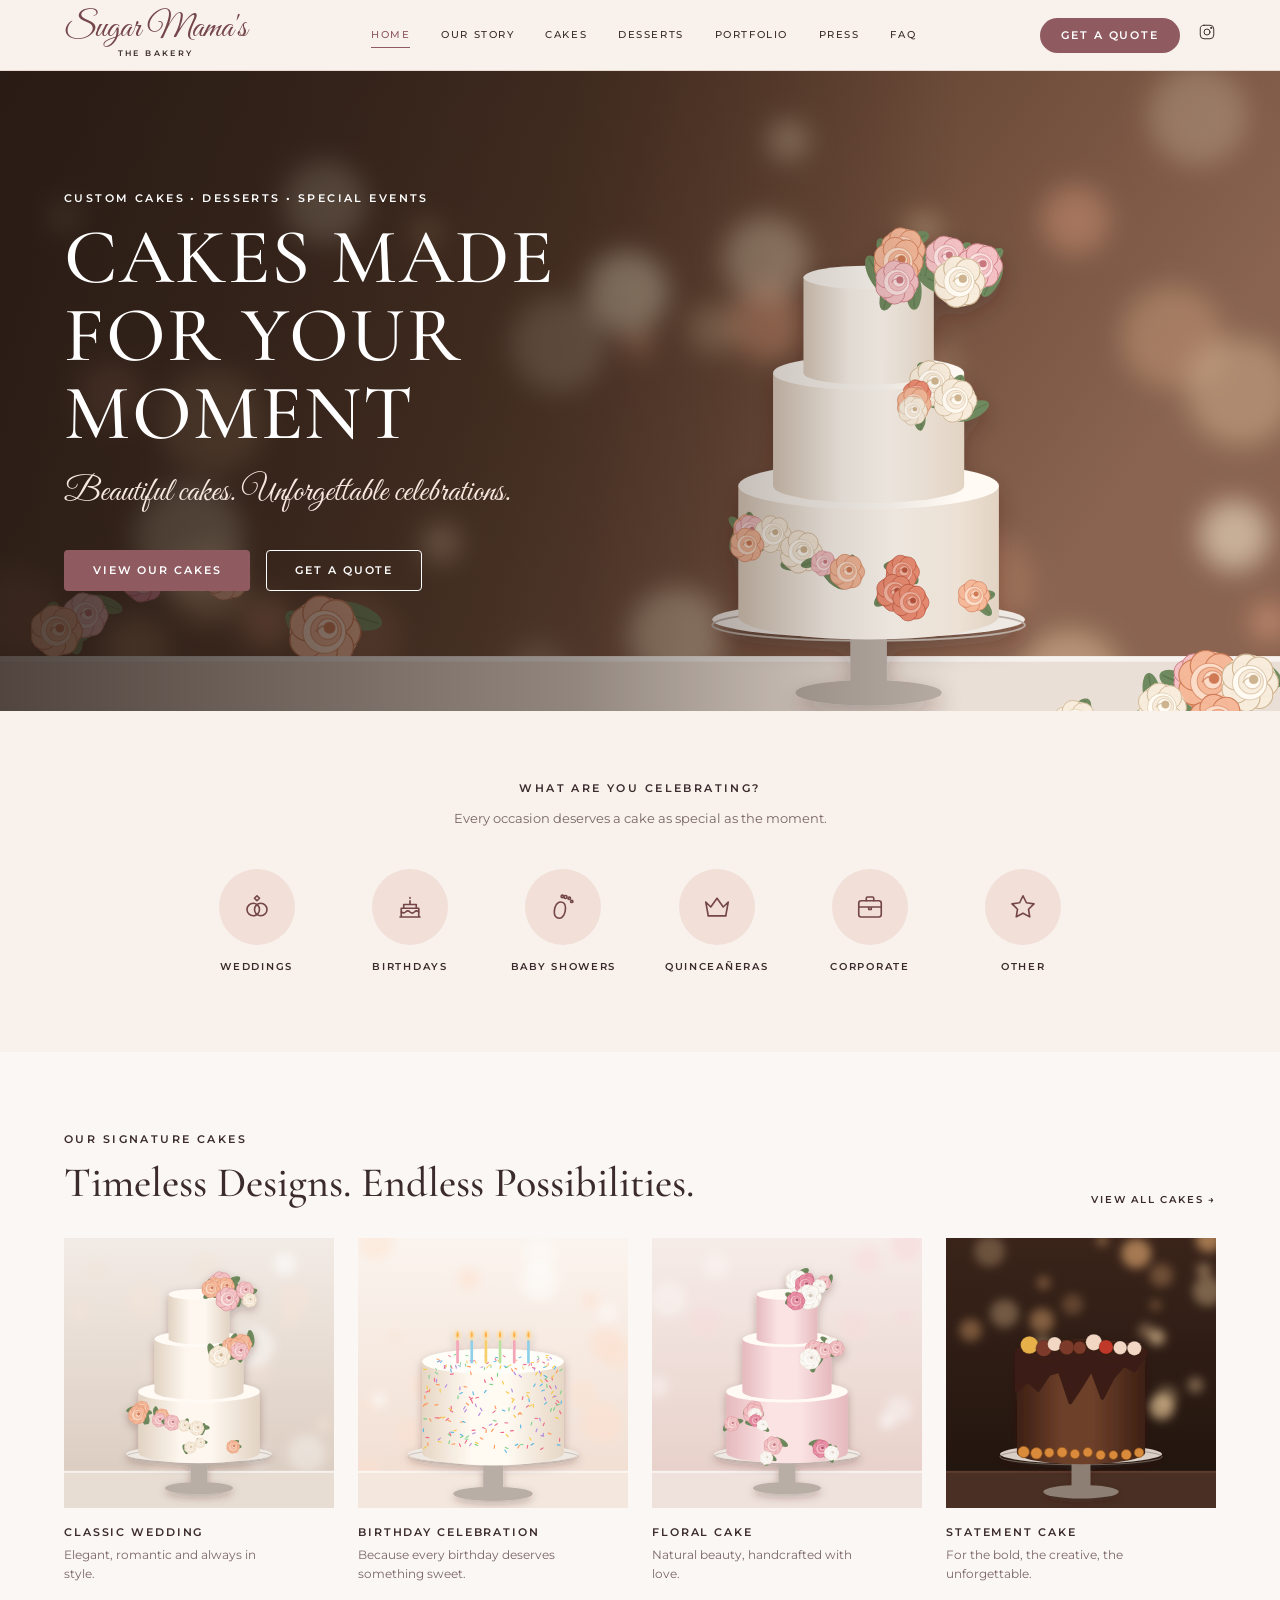
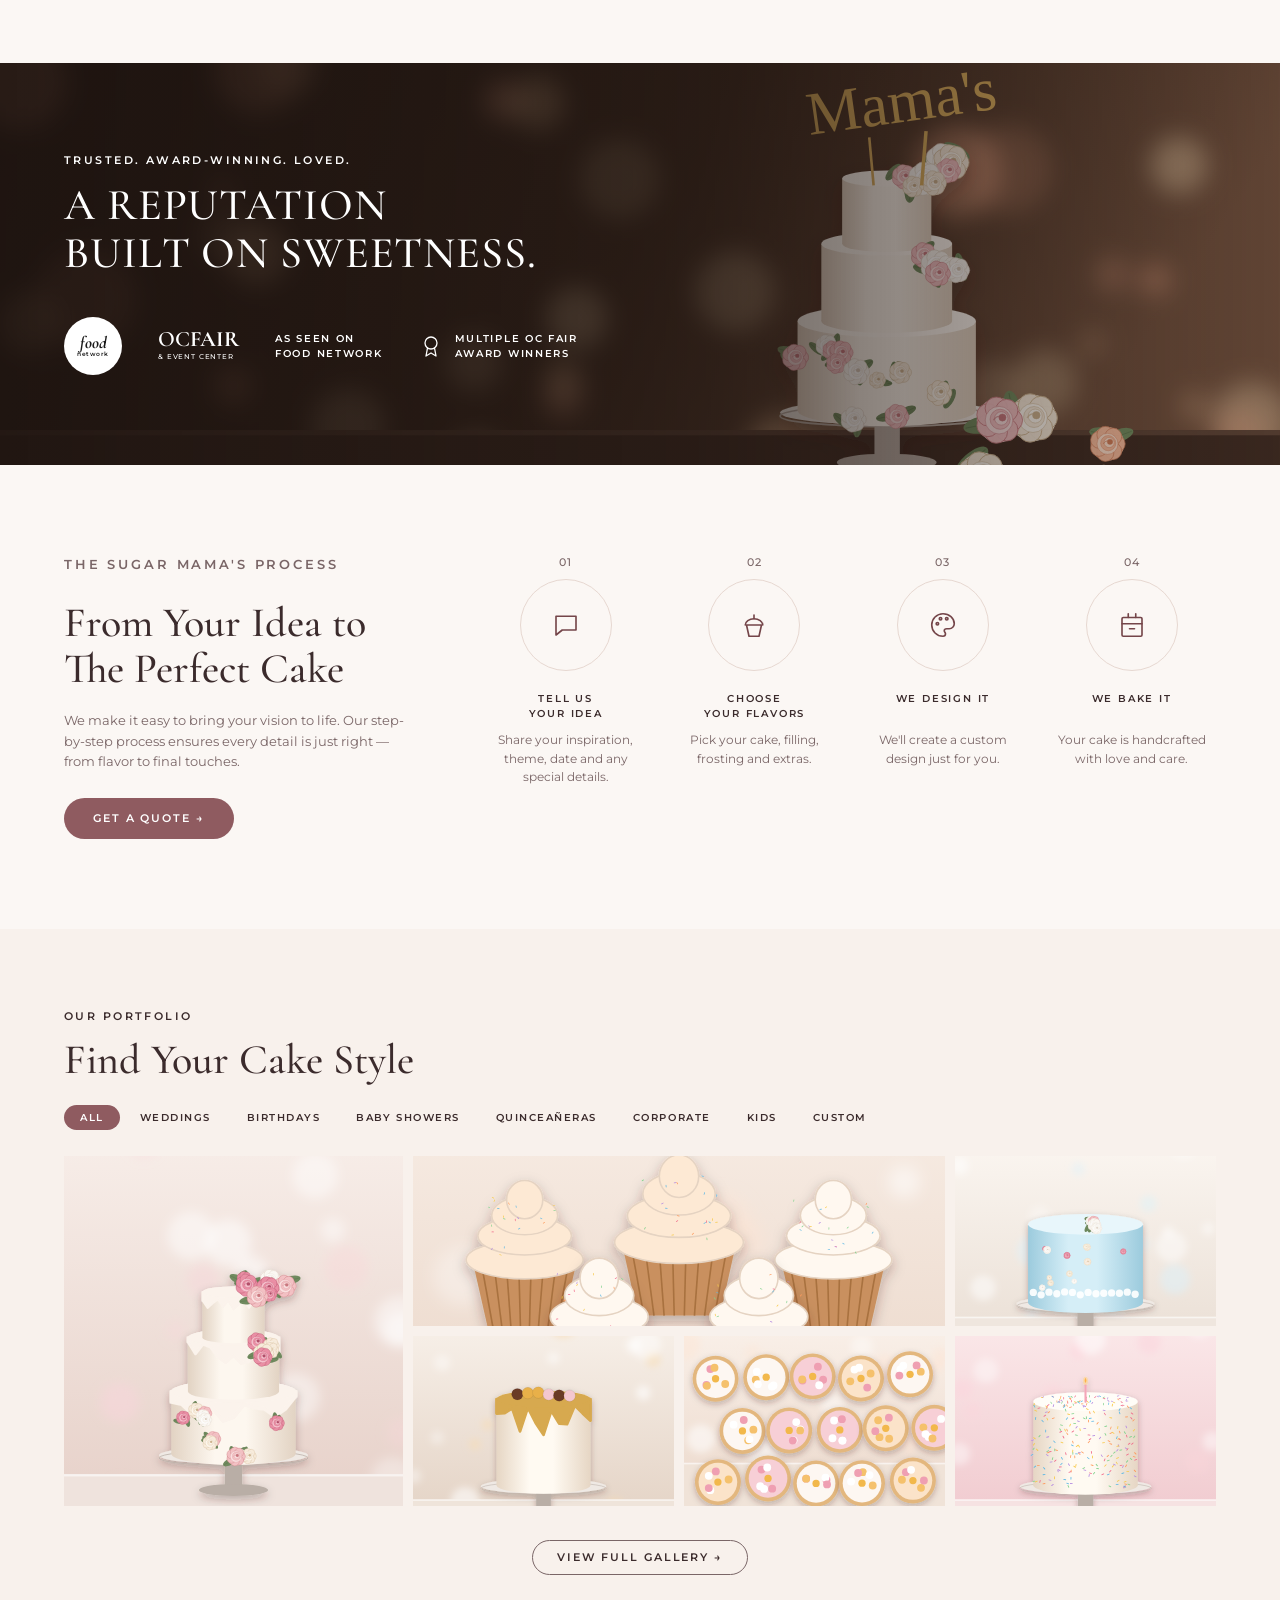
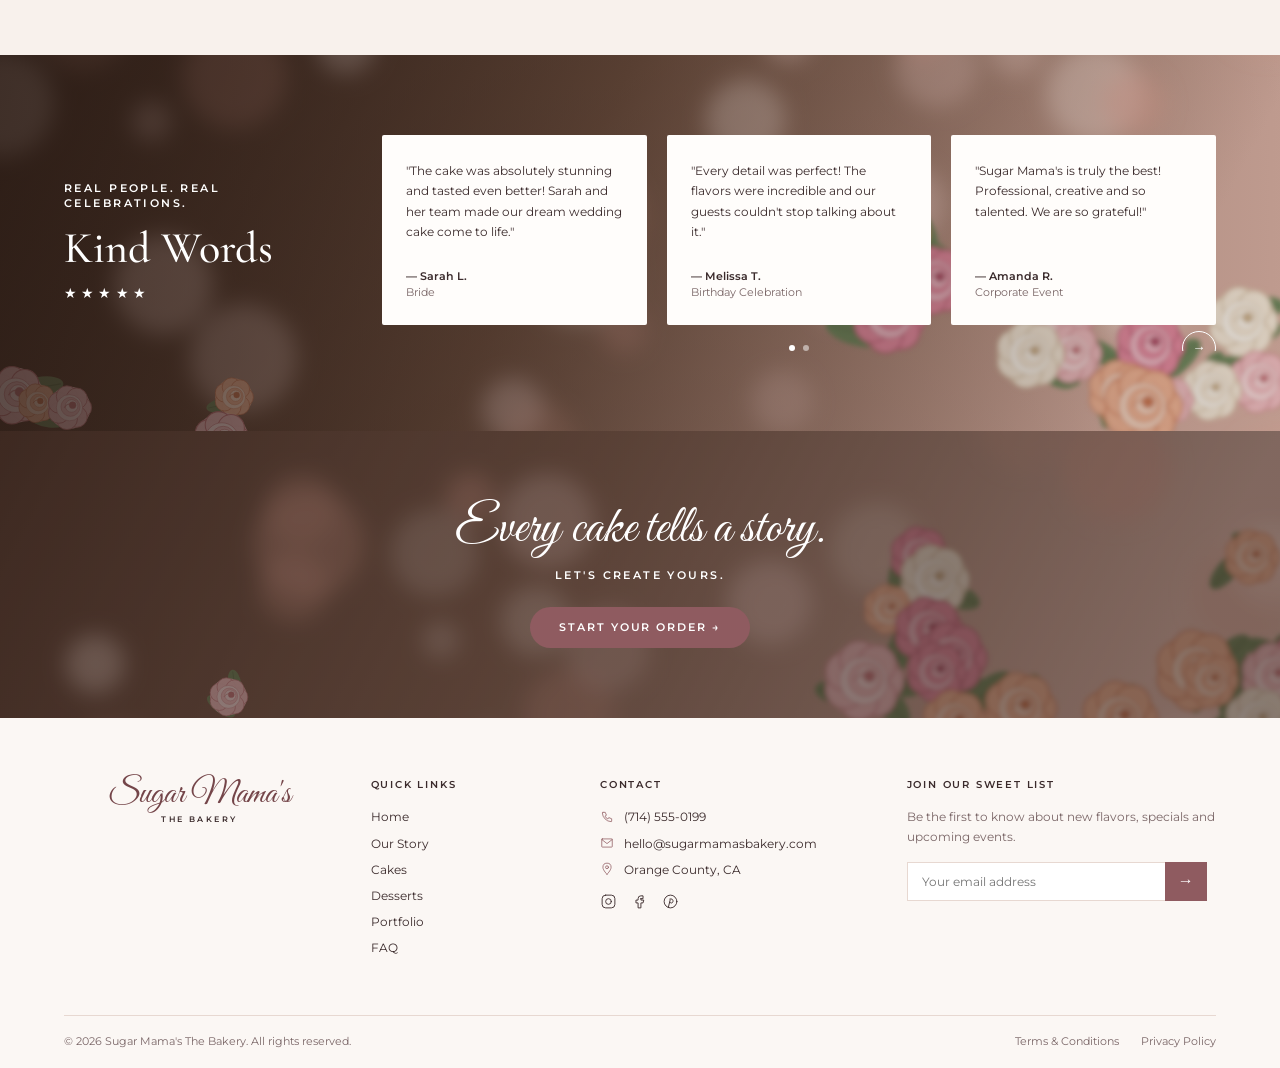
==== commit 2f6a2841: "Add original SVG placeholder illustrations for the draft All photo slots now show copyright-free ill" ====
--- a/index.html
+++ b/index.html
@@ -88,22 +88,22 @@
         </div>
         <div class="cake-grid">
           <article class="cake-card">
-            <div class="media" role="img" aria-label="White classic wedding cake with flowers" style="--img:url(images/cake-classic-wedding.jpg)"></div>
+            <div class="media" role="img" aria-label="White classic wedding cake with flowers" style="--img:url(images/cake-classic-wedding.svg)"></div>
             <h3>Classic Wedding</h3>
             <p>Elegant, romantic and always in style.</p>
           </article>
           <article class="cake-card">
-            <div class="media alt-1" role="img" aria-label="Birthday cake with colorful sprinkles and candles" style="--img:url(images/cake-birthday.jpg)"></div>
+            <div class="media alt-1" role="img" aria-label="Birthday cake with colorful sprinkles and candles" style="--img:url(images/cake-birthday.svg)"></div>
             <h3>Birthday Celebration</h3>
             <p>Because every birthday deserves something sweet.</p>
           </article>
           <article class="cake-card">
-            <div class="media alt-2" role="img" aria-label="Pink floral tiered cake" style="--img:url(images/cake-floral.jpg)"></div>
+            <div class="media alt-2" role="img" aria-label="Pink floral tiered cake" style="--img:url(images/cake-floral.svg)"></div>
             <h3>Floral Cake</h3>
             <p>Natural beauty, handcrafted with love.</p>
           </article>
           <article class="cake-card">
-            <div class="media alt-3" role="img" aria-label="Chocolate drip statement cake" style="--img:url(images/cake-statement.jpg)"></div>
+            <div class="media alt-3" role="img" aria-label="Chocolate drip statement cake" style="--img:url(images/cake-statement.svg)"></div>
             <h3>Statement Cake</h3>
             <p>For the bold, the creative, the unforgettable.</p>
           </article>
@@ -178,12 +178,12 @@
           <button class="filter" data-filter="custom">Custom</button>
         </div>
         <div class="gallery">
-          <figure class="g-item g-tall" data-cat="weddings quince"><div class="media" role="img" aria-label="Floral drip wedding cake" style="--img:url(images/portfolio-1.jpg)"></div></figure>
-          <figure class="g-item" data-cat="birthdays corporate"><div class="media alt-2" role="img" aria-label="Frosted cupcakes" style="--img:url(images/portfolio-2.jpg)"></div></figure>
-          <figure class="g-item" data-cat="baby kids"><div class="media alt-4" role="img" aria-label="Light blue baby shower cake" style="--img:url(images/portfolio-3.jpg)"></div></figure>
-          <figure class="g-item" data-cat="custom weddings"><div class="media alt-3" role="img" aria-label="Gold drip cake with macarons" style="--img:url(images/portfolio-4.jpg)"></div></figure>
-          <figure class="g-item" data-cat="corporate custom"><div class="media alt-1" role="img" aria-label="Decorated cookies" style="--img:url(images/portfolio-5.jpg)"></div></figure>
-          <figure class="g-item" data-cat="birthdays kids"><div class="media alt-2" role="img" aria-label="Sprinkle birthday cake" style="--img:url(images/portfolio-6.jpg)"></div></figure>
+          <figure class="g-item g-tall" data-cat="weddings quince"><div class="media" role="img" aria-label="Floral drip wedding cake" style="--img:url(images/portfolio-1.svg)"></div></figure>
+          <figure class="g-item" data-cat="birthdays corporate"><div class="media alt-2" role="img" aria-label="Frosted cupcakes" style="--img:url(images/portfolio-2.svg)"></div></figure>
+          <figure class="g-item" data-cat="baby kids"><div class="media alt-4" role="img" aria-label="Light blue baby shower cake" style="--img:url(images/portfolio-3.svg)"></div></figure>
+          <figure class="g-item" data-cat="custom weddings"><div class="media alt-3" role="img" aria-label="Gold drip cake with macarons" style="--img:url(images/portfolio-4.svg)"></div></figure>
+          <figure class="g-item" data-cat="corporate custom"><div class="media alt-1" role="img" aria-label="Decorated cookies" style="--img:url(images/portfolio-5.svg)"></div></figure>
+          <figure class="g-item" data-cat="birthdays kids"><div class="media alt-2" role="img" aria-label="Sprinkle birthday cake" style="--img:url(images/portfolio-6.svg)"></div></figure>
         </div>
         <p class="empty-msg" hidden>More cakes in this category coming soon!</p>
         <div class="center"><a class="btn btn-outline" href="#">View Full Gallery →</a></div>
--- a/styles.css
+++ b/styles.css
@@ -76,7 +76,7 @@
   min-height: min(82vh, 640px); display: flex; align-items: center; padding: 60px var(--gutter);
   background:
     linear-gradient(90deg, rgba(38, 26, 20, .78) 0%, rgba(38, 26, 20, .45) 45%, rgba(38, 26, 20, 0) 75%),
-    url(images/hero.jpg) center right / cover no-repeat,
+    url(images/hero.svg) center right / cover no-repeat,
     radial-gradient(circle at 75% 40%, #e7c2ac 0%, #a77a5f 35%, #4a3326 75%);
   color: #fff;
 }
@@ -109,7 +109,7 @@
   color: #fff; padding: 90px var(--gutter);
   background:
     linear-gradient(90deg, rgba(30, 20, 16, .9) 0%, rgba(30, 20, 16, .65) 55%, rgba(30, 20, 16, .15) 100%),
-    url(images/reputation.jpg) center right / cover no-repeat,
+    url(images/reputation.svg) center right / cover no-repeat,
     linear-gradient(120deg, #2a1c17, #5a4032 60%, #a58468);
 }
 .reputation-inner { max-width: var(--max); margin: 0 auto; }
@@ -157,7 +157,7 @@
   padding: 80px var(--gutter); display: grid; grid-template-columns: 1fr 3fr; gap: 40px; align-items: center;
   background:
     linear-gradient(90deg, rgba(40, 26, 20, .75) 0%, rgba(40, 26, 20, .35) 60%, rgba(40, 26, 20, .15) 100%),
-    url(images/testimonials.jpg) center / cover no-repeat,
+    url(images/testimonials.svg) center / cover no-repeat,
     linear-gradient(120deg, #4a3226, #8c6a57 50%, #e8c6bb);
   color: #fff;
 }
@@ -181,7 +181,7 @@
   text-align: center; padding: 70px var(--gutter); color: #fff;
   background:
     linear-gradient(rgba(46, 30, 24, .55), rgba(46, 30, 24, .55)),
-    url(images/cta.jpg) center / cover no-repeat,
+    url(images/cta.svg) center / cover no-repeat,
     linear-gradient(120deg, #5a3e32, #9d7564 55%, #e0b8ae);
 }
 .cta-script { font-size: clamp(34px, 4.4vw, 52px); line-height: 1.1; }
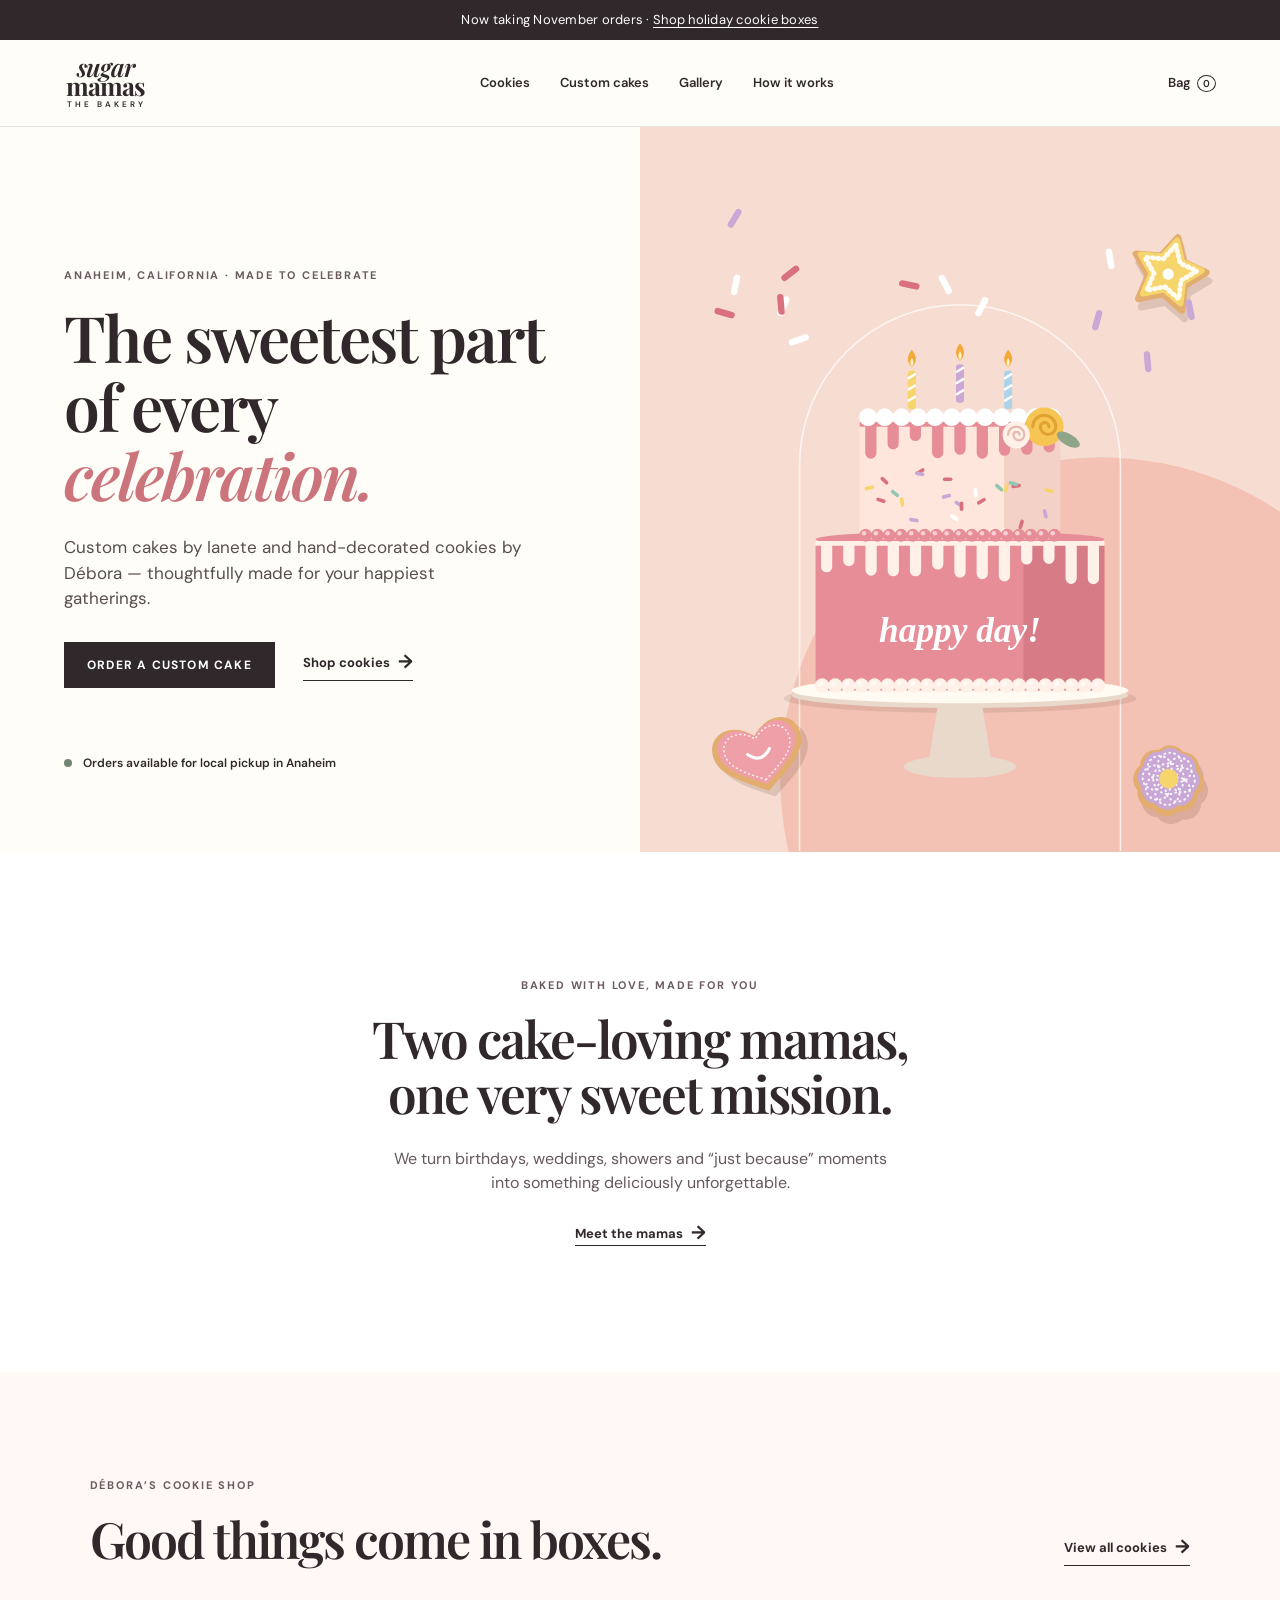
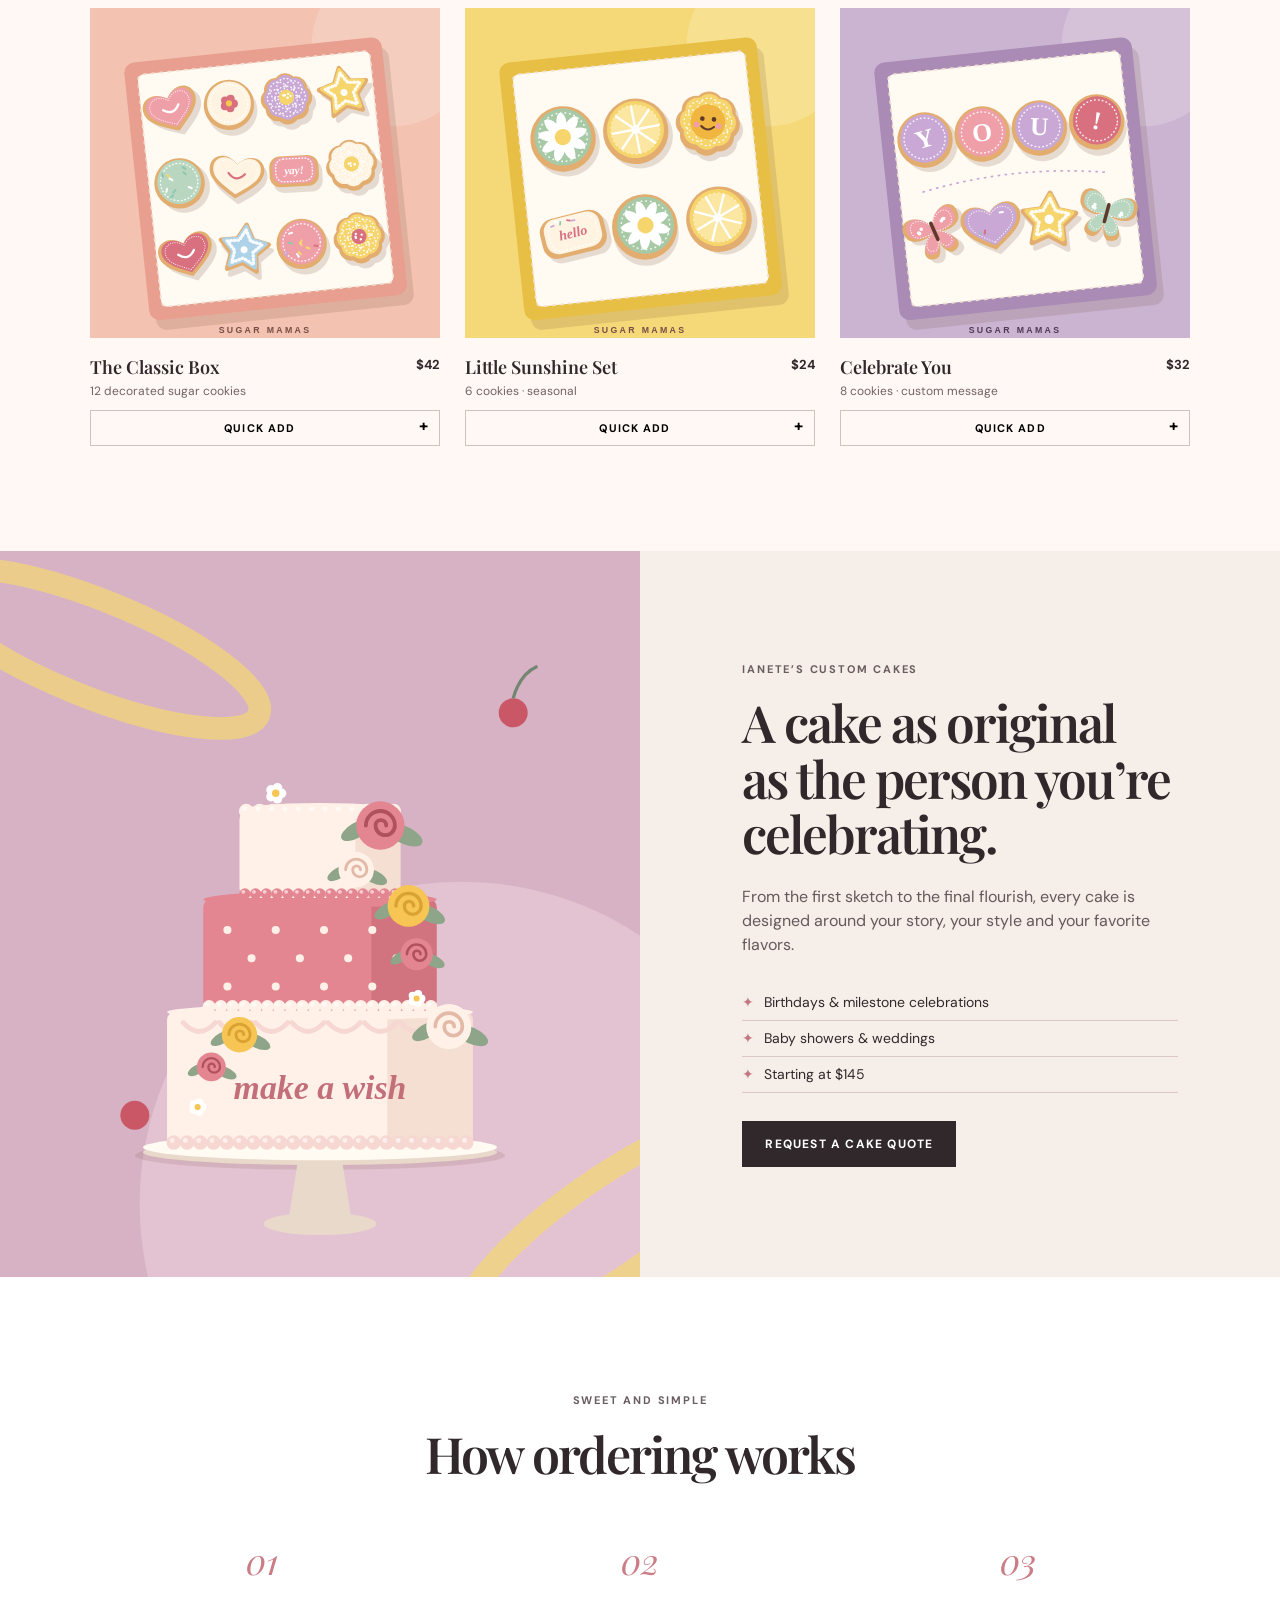
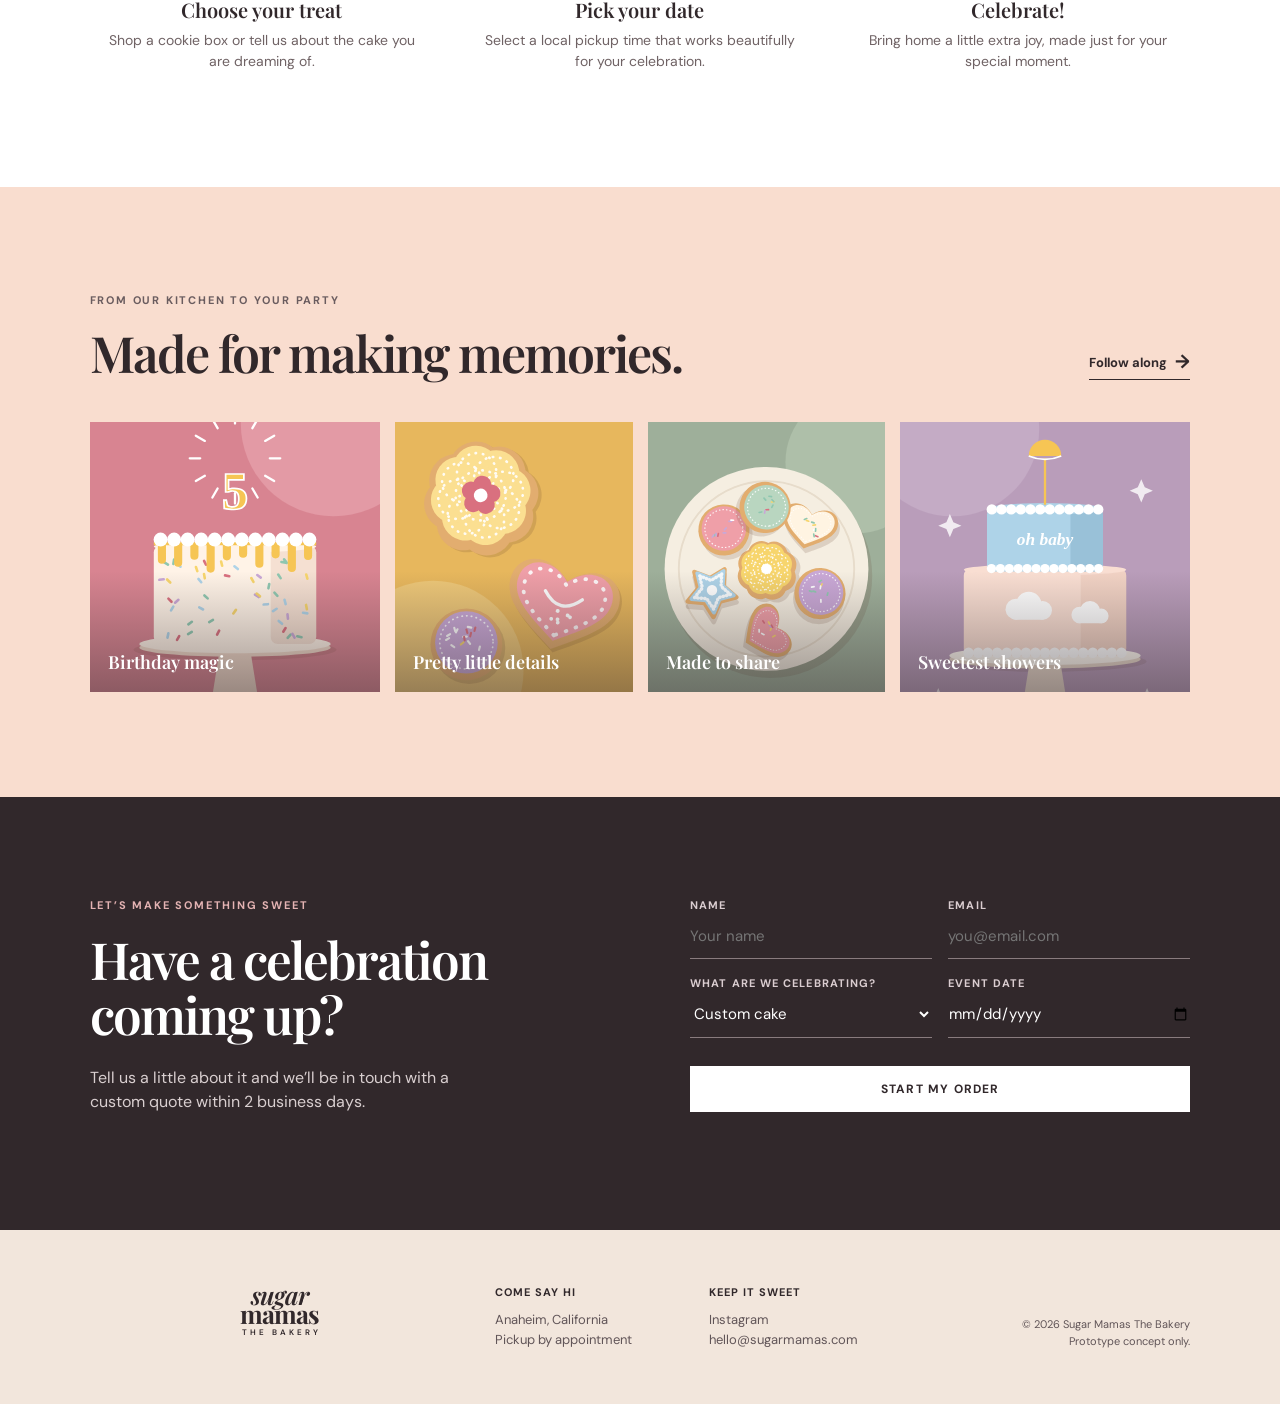
==== commit 9d4dfe39: "Add illustrated cake and decorated cookie images Replace the CSS-drawn placeholder art in the hero, " ====
--- a/index.html
+++ b/index.html
@@ -3,281 +3,57 @@
   <head>
     <meta charset="UTF-8" />
     <meta name="viewport" content="width=device-width, initial-scale=1.0" />
-    <meta name="description" content="Sugar Mama's The Bakery — custom cakes, desserts and special events in Orange County, CA." />
-    <title>Sugar Mama's — The Bakery</title>
+    <meta name="description" content="A concept storefront for Sugar Mamas The Bakery." />
+    <title>Sugar Mamas — Cookies & Custom Cakes</title>
     <link rel="preconnect" href="https://fonts.googleapis.com" />
     <link rel="preconnect" href="https://fonts.gstatic.com" crossorigin />
-    <link href="https://fonts.googleapis.com/css2?family=Cormorant+Garamond:ital,wght@0,400;0,500;0,600;1,500&family=Great+Vibes&family=Montserrat:wght@400;500;600;700&display=swap" rel="stylesheet" />
+    <link href="https://fonts.googleapis.com/css2?family=DM+Sans:wght@400;500;600;700&family=Playfair+Display:ital,wght@0,600;0,700;1,600&display=swap" rel="stylesheet" />
     <link rel="stylesheet" href="styles.css" />
   </head>
   <body>
-    <!-- Header -->
+    <div class="announcement">Now taking November orders · <a href="#cookies">Shop holiday cookie boxes</a></div>
     <header class="site-header">
-      <a class="logo" href="#top" aria-label="Sugar Mama's The Bakery — home">
-        <span class="logo-script">Sugar Mama's</span>
-        <span class="logo-sub">The Bakery</span>
-      </a>
-      <button class="menu-toggle" aria-expanded="false" aria-controls="site-nav" aria-label="Open menu">
-        <span></span><span></span><span></span>
-      </button>
-      <nav id="site-nav" class="site-nav">
-        <a href="#top" class="active">Home</a>
-        <a href="#process">Our Story</a>
-        <a href="#cakes">Cakes</a>
-        <a href="#occasions">Desserts</a>
-        <a href="#portfolio">Portfolio</a>
-        <a href="#press">Press</a>
-        <a href="#footer">FAQ</a>
+      <a class="brand" href="#top" aria-label="Sugar Mamas home"><span>sugar</span> mamas<small>the bakery</small></a>
+      <button class="menu-button" aria-expanded="false" aria-controls="site-nav">Menu</button>
+      <nav id="site-nav">
+        <a href="#cookies">Cookies</a><a href="#cakes">Custom cakes</a><a href="#gallery">Gallery</a><a href="#how-it-works">How it works</a>
       </nav>
-      <div class="header-actions">
-        <a class="btn btn-primary btn-sm" href="#cta">Get a Quote</a>
-        <a class="icon-link" href="#" aria-label="Instagram">
-          <svg viewBox="0 0 24 24"><rect x="3" y="3" width="18" height="18" rx="5"/><circle cx="12" cy="12" r="4"/><circle cx="17.5" cy="6.5" r=".8" fill="currentColor"/></svg>
-        </a>
-      </div>
+      <a class="cart-link" href="#cookies">Bag <span>0</span></a>
     </header>
 
     <main id="top">
-      <!-- Hero -->
       <section class="hero">
-        <div class="hero-inner">
-          <p class="eyebrow light">Custom Cakes • Desserts • Special Events</p>
-          <h1>Cakes Made<br />For Your<br />Moment</h1>
-          <p class="script hero-script">Beautiful cakes. Unforgettable celebrations.</p>
-          <div class="hero-actions">
-            <a class="btn btn-primary" href="#cakes">View Our Cakes</a>
-            <a class="btn btn-outline-light" href="#cta">Get a Quote</a>
-          </div>
+        <div class="hero-copy">
+          <p class="eyebrow">Anaheim, California · Made to celebrate</p>
+          <h1>The sweetest part<br />of every <em>celebration.</em></h1>
+          <p class="lede">Custom cakes by Ianete and hand-decorated cookies by Débora — thoughtfully made for your happiest gatherings.</p>
+          <div class="actions"><a class="button button-dark" href="#cakes">Order a custom cake</a><a class="text-link" href="#cookies">Shop cookies <span>→</span></a></div>
+          <div class="hero-note"><span class="dot"></span> Orders available for local pickup in Anaheim</div>
+        </div>
+        <div class="hero-art"><img src="images/cake-happy-day.svg" alt="Two-tier pink drip birthday cake with candles, surrounded by decorated cookies" width="800" height="900" /></div>
         </div>
       </section>
 
-      <!-- Occasions -->
-      <section class="occasions" id="occasions">
-        <p class="eyebrow center">What are you celebrating?</p>
-        <p class="section-sub">Every occasion deserves a cake as special as the moment.</p>
-        <ul class="occasion-list">
-          <li><a href="#portfolio" data-jump="weddings"><span class="circle-icon">
-            <svg viewBox="0 0 24 24"><circle cx="9" cy="14" r="5"/><circle cx="15" cy="14" r="5"/><path d="M10 5l2-2 2 2-2 2z"/></svg>
-          </span>Weddings</a></li>
-          <li><a href="#portfolio" data-jump="birthdays"><span class="circle-icon">
-            <svg viewBox="0 0 24 24"><path d="M4 20h16M5 20v-7h14v7M7 13v-3h10v3M12 10V7M12 4.5v.5"/><path d="M5 16c1.5 1 2.5 1 3.5 0s2.5-1 3.5 0 2.5 1 3.5 0 2.5-1 3.5 0"/></svg>
-          </span>Birthdays</a></li>
-          <li><a href="#portfolio" data-jump="baby"><span class="circle-icon">
-            <svg viewBox="0 0 24 24"><path d="M9 21c-2.5 0-4-2-4-5 0-4 2-8 5-8s4 2.5 4 5c0 4-2 8-5 8z"/><circle cx="14" cy="4" r="1.2"/><circle cx="17" cy="5" r="1"/><circle cx="19" cy="7.5" r=".9"/><circle cx="11.5" cy="3.5" r="1"/></svg>
-          </span>Baby Showers</a></li>
-          <li><a href="#portfolio" data-jump="quince"><span class="circle-icon">
-            <svg viewBox="0 0 24 24"><path d="M3 8l4 4 5-7 5 7 4-4-2 11H5z"/><path d="M5 19h14"/></svg>
-          </span>Quinceañeras</a></li>
-          <li><a href="#portfolio" data-jump="corporate"><span class="circle-icon">
-            <svg viewBox="0 0 24 24"><rect x="3" y="7" width="18" height="13" rx="2"/><path d="M9 7V5a1 1 0 011-1h4a1 1 0 011 1v2M3 12h18M11 12v2h2v-2"/></svg>
-          </span>Corporate</a></li>
-          <li><a href="#portfolio" data-jump="custom"><span class="circle-icon">
-            <svg viewBox="0 0 24 24"><path d="M12 3l2.7 5.6 6.1.9-4.4 4.3 1 6.1L12 17l-5.4 2.9 1-6.1-4.4-4.3 6.1-.9z"/></svg>
-          </span>Other</a></li>
-        </ul>
-      </section>
+      <section class="intro"><p class="eyebrow">Baked with love, made for you</p><h2>Two cake-loving mamas,<br />one very sweet mission.</h2><p>We turn birthdays, weddings, showers and “just because” moments into something deliciously unforgettable.</p><a class="text-link" href="#about">Meet the mamas <span>→</span></a></section>
 
-      <!-- Signature cakes -->
-      <section class="signature" id="cakes">
-        <div class="section-head">
-          <div>
-            <p class="eyebrow">Our Signature Cakes</p>
-            <h2>Timeless Designs. Endless Possibilities.</h2>
-          </div>
-          <a class="link-arrow" href="#portfolio">View all cakes →</a>
-        </div>
-        <div class="cake-grid">
-          <article class="cake-card">
-            <div class="media" role="img" aria-label="White classic wedding cake with flowers" style="--img:url(images/cake-classic-wedding.svg)"></div>
-            <h3>Classic Wedding</h3>
-            <p>Elegant, romantic and always in style.</p>
-          </article>
-          <article class="cake-card">
-            <div class="media alt-1" role="img" aria-label="Birthday cake with colorful sprinkles and candles" style="--img:url(images/cake-birthday.svg)"></div>
-            <h3>Birthday Celebration</h3>
-            <p>Because every birthday deserves something sweet.</p>
-          </article>
-          <article class="cake-card">
-            <div class="media alt-2" role="img" aria-label="Pink floral tiered cake" style="--img:url(images/cake-floral.svg)"></div>
-            <h3>Floral Cake</h3>
-            <p>Natural beauty, handcrafted with love.</p>
-          </article>
-          <article class="cake-card">
-            <div class="media alt-3" role="img" aria-label="Chocolate drip statement cake" style="--img:url(images/cake-statement.svg)"></div>
-            <h3>Statement Cake</h3>
-            <p>For the bold, the creative, the unforgettable.</p>
-          </article>
+      <section class="shop-section" id="cookies">
+        <div class="section-heading"><div><p class="eyebrow">Débora’s cookie shop</p><h2>Good things come in boxes.</h2></div><a class="text-link" href="#cookies">View all cookies <span>→</span></a></div>
+        <div class="product-grid">
+          <article class="product"><div class="product-image"><img src="images/cookies-classic-box.svg" alt="Box of twelve decorated sugar cookies" width="600" height="600" loading="lazy" /></div><div class="product-copy"><div><h3>The Classic Box</h3><p>12 decorated sugar cookies</p></div><strong>$42</strong></div><button class="quick-add" data-product="The Classic Box">Quick add <span>+</span></button></article>
+          <article class="product"><div class="product-image"><img src="images/cookies-sunshine-set.svg" alt="Six sunshine-themed cookies with daisies and lemon slices" width="600" height="600" loading="lazy" /></div><div class="product-copy"><div><h3>Little Sunshine Set</h3><p>6 cookies · seasonal</p></div><strong>$24</strong></div><button class="quick-add" data-product="Little Sunshine Set">Quick add <span>+</span></button></article>
+          <article class="product"><div class="product-image"><img src="images/cookies-celebrate-you.svg" alt="Eight decorated cookies spelling YOU with hearts and butterflies" width="600" height="600" loading="lazy" /></div><div class="product-copy"><div><h3>Celebrate You</h3><p>8 cookies · custom message</p></div><strong>$32</strong></div><button class="quick-add" data-product="Celebrate You">Quick add <span>+</span></button></article>
         </div>
       </section>
 
-      <!-- Reputation / press -->
-      <section class="reputation" id="press">
-        <div class="reputation-inner">
-          <p class="eyebrow light">Trusted. Award-winning. Loved.</p>
-          <h2>A Reputation<br />Built on Sweetness.</h2>
-          <ul class="badges">
-            <li><span class="badge-food">food<small>network</small></span></li>
-            <li><span class="badge-ocfair">OC<b>FAIR</b><small>&amp; Event Center</small></span></li>
-            <li class="badge-text">As seen on<br />Food Network</li>
-            <li class="badge-text with-icon">
-              <svg viewBox="0 0 24 24"><circle cx="12" cy="9" r="6"/><path d="M8.5 14L7 22l5-3 5 3-1.5-8"/></svg>
-              Multiple OC Fair<br />award winners
-            </li>
-          </ul>
-        </div>
-      </section>
+      <section class="cake-feature" id="cakes"><div class="feature-art"><img src="images/cake-make-a-wish.svg" alt="Three-tier cream and pink cake decorated with sugar flowers" width="800" height="900" loading="lazy" /></div><div class="feature-copy"><p class="eyebrow">Ianete’s custom cakes</p><h2>A cake as original<br />as the person you’re celebrating.</h2><p>From the first sketch to the final flourish, every cake is designed around your story, your style and your favorite flavors.</p><ul><li>Birthdays & milestone celebrations</li><li>Baby showers & weddings</li><li>Starting at $145</li></ul><a class="button button-dark" href="#quote">Request a cake quote</a></div></section>
 
-      <!-- Process -->
-      <section class="process" id="process">
-        <div class="process-intro">
-          <p class="eyebrow">The Sugar Mama's Process</p>
-          <h2>From Your Idea to<br />The Perfect Cake</h2>
-          <p>We make it easy to bring your vision to life. Our step-by-step process ensures every detail is just right — from flavor to final touches.</p>
-          <a class="btn btn-primary" href="#cta">Get a Quote →</a>
-        </div>
-        <ol class="steps">
-          <li>
-            <span class="step-num">01</span>
-            <span class="circle-icon lg"><svg viewBox="0 0 24 24"><path d="M4 5h16v11H9l-5 4z"/></svg></span>
-            <h3>Tell Us<br />Your Idea</h3>
-            <p>Share your inspiration, theme, date and any special details.</p>
-          </li>
-          <li>
-            <span class="step-num">02</span>
-            <span class="circle-icon lg"><svg viewBox="0 0 24 24"><path d="M6 12h12l-2 9H8z"/><path d="M5 12a7 5 0 0114 0"/><path d="M12 4v3"/></svg></span>
-            <h3>Choose<br />Your Flavors</h3>
-            <p>Pick your cake, filling, frosting and extras.</p>
-          </li>
-          <li>
-            <span class="step-num">03</span>
-            <span class="circle-icon lg"><svg viewBox="0 0 24 24"><path d="M12 3a9 9 0 100 18c1.5 0 2-1 2-2s-1-1.5-1-2.5 1-1.5 2-1.5h2a4 4 0 004-4c0-4.5-4-8-9-8z"/><circle cx="7.5" cy="11" r="1"/><circle cx="10" cy="7" r="1"/><circle cx="15" cy="7" r="1"/></svg></span>
-            <h3>We Design It</h3>
-            <p>We'll create a custom design just for you.</p>
-          </li>
-          <li>
-            <span class="step-num">04</span>
-            <span class="circle-icon lg"><svg viewBox="0 0 24 24"><rect x="4" y="6" width="16" height="15" rx="1"/><path d="M4 11h16M9 3v3M15 3v3M10 15h4"/></svg></span>
-            <h3>We Bake It</h3>
-            <p>Your cake is handcrafted with love and care.</p>
-          </li>
-        </ol>
-      </section>
+      <section class="process" id="how-it-works"><p class="eyebrow">Sweet and simple</p><h2>How ordering works</h2><div class="steps"><article><span>01</span><h3>Choose your treat</h3><p>Shop a cookie box or tell us about the cake you are dreaming of.</p></article><article><span>02</span><h3>Pick your date</h3><p>Select a local pickup time that works beautifully for your celebration.</p></article><article><span>03</span><h3>Celebrate!</h3><p>Bring home a little extra joy, made just for your special moment.</p></article></div></section>
 
-      <!-- Portfolio -->
-      <section class="portfolio" id="portfolio">
-        <p class="eyebrow">Our Portfolio</p>
-        <h2>Find Your Cake Style</h2>
-        <div class="filters" role="tablist" aria-label="Filter portfolio">
-          <button class="filter active" data-filter="all">All</button>
-          <button class="filter" data-filter="weddings">Weddings</button>
-          <button class="filter" data-filter="birthdays">Birthdays</button>
-          <button class="filter" data-filter="baby">Baby Showers</button>
-          <button class="filter" data-filter="quince">Quinceañeras</button>
-          <button class="filter" data-filter="corporate">Corporate</button>
-          <button class="filter" data-filter="kids">Kids</button>
-          <button class="filter" data-filter="custom">Custom</button>
-        </div>
-        <div class="gallery">
-          <figure class="g-item g-tall" data-cat="weddings quince"><div class="media" role="img" aria-label="Floral drip wedding cake" style="--img:url(images/portfolio-1.svg)"></div></figure>
-          <figure class="g-item" data-cat="birthdays corporate"><div class="media alt-2" role="img" aria-label="Frosted cupcakes" style="--img:url(images/portfolio-2.svg)"></div></figure>
-          <figure class="g-item" data-cat="baby kids"><div class="media alt-4" role="img" aria-label="Light blue baby shower cake" style="--img:url(images/portfolio-3.svg)"></div></figure>
-          <figure class="g-item" data-cat="custom weddings"><div class="media alt-3" role="img" aria-label="Gold drip cake with macarons" style="--img:url(images/portfolio-4.svg)"></div></figure>
-          <figure class="g-item" data-cat="corporate custom"><div class="media alt-1" role="img" aria-label="Decorated cookies" style="--img:url(images/portfolio-5.svg)"></div></figure>
-          <figure class="g-item" data-cat="birthdays kids"><div class="media alt-2" role="img" aria-label="Sprinkle birthday cake" style="--img:url(images/portfolio-6.svg)"></div></figure>
-        </div>
-        <p class="empty-msg" hidden>More cakes in this category coming soon!</p>
-        <div class="center"><a class="btn btn-outline" href="#">View Full Gallery →</a></div>
-      </section>
+      <section class="gallery" id="gallery"><div class="section-heading"><div><p class="eyebrow">From our kitchen to your party</p><h2>Made for making memories.</h2></div><a class="text-link" href="#instagram">Follow along <span>→</span></a></div><div class="gallery-grid"><figure class="gallery-card"><img src="images/gallery-birthday.svg" alt="Birthday cake with sprinkles and a golden number topper" width="500" height="640" loading="lazy" /><figcaption>Birthday magic</figcaption></figure><figure class="gallery-card"><img src="images/gallery-details.svg" alt="Close-up of hand-piped decorated sugar cookies" width="500" height="640" loading="lazy" /><figcaption>Pretty little details</figcaption></figure><figure class="gallery-card"><img src="images/gallery-share.svg" alt="Platter of assorted decorated cookies" width="500" height="640" loading="lazy" /><figcaption>Made to share</figcaption></figure><figure class="gallery-card"><img src="images/gallery-shower.svg" alt="Pastel baby shower cake with clouds and a star topper" width="500" height="640" loading="lazy" /><figcaption>Sweetest showers</figcaption></figure></div></section>
 
-      <!-- Testimonials -->
-      <section class="testimonials">
-        <div class="testimonials-intro">
-          <p class="eyebrow light">Real People. Real Celebrations.</p>
-          <h2>Kind Words</h2>
-          <p class="stars" aria-label="5 out of 5 stars">★★★★★</p>
-        </div>
-        <div class="slider">
-          <div class="slides">
-            <blockquote class="quote-card">
-              <p>"The cake was absolutely stunning and tasted even better! Sarah and her team made our dream wedding cake come to life."</p>
-              <footer>— Sarah L.<span>Bride</span></footer>
-            </blockquote>
-            <blockquote class="quote-card">
-              <p>"Every detail was perfect! The flavors were incredible and our guests couldn't stop talking about it."</p>
-              <footer>— Melissa T.<span>Birthday Celebration</span></footer>
-            </blockquote>
-            <blockquote class="quote-card">
-              <p>"Sugar Mama's is truly the best! Professional, creative and so talented. We are so grateful!"</p>
-              <footer>— Amanda R.<span>Corporate Event</span></footer>
-            </blockquote>
-            <blockquote class="quote-card">
-              <p>"Our daughter's quinceañera cake was a dream. Beautiful, delicious and delivered right on time."</p>
-              <footer>— Gabriela M.<span>Quinceañera</span></footer>
-            </blockquote>
-          </div>
-          <div class="slider-controls">
-            <div class="dots" aria-hidden="true"></div>
-            <button class="slider-next" aria-label="Next testimonial">→</button>
-          </div>
-        </div>
-      </section>
-
-      <!-- CTA -->
-      <section class="cta" id="cta">
-        <p class="script cta-script">Every cake tells a story.</p>
-        <p class="eyebrow light center">Let's create yours.</p>
-        <a class="btn btn-primary" href="mailto:hello@sugarmamasbakery.com">Start Your Order →</a>
-      </section>
+      <section class="quote" id="quote"><div><p class="eyebrow">Let’s make something sweet</p><h2>Have a celebration<br />coming up?</h2><p>Tell us a little about it and we’ll be in touch with a custom quote within 2 business days.</p></div><form><label>Name<input required placeholder="Your name" /></label><label>Email<input type="email" required placeholder="you@email.com" /></label><label>What are we celebrating?<select><option>Custom cake</option><option>Custom cookies</option><option>Both, please!</option></select></label><label>Event date<input type="date" /></label><button class="button button-light" type="submit">Start my order</button><p class="form-message" aria-live="polite"></p></form></section>
     </main>
-
-    <!-- Footer -->
-    <footer class="site-footer" id="footer">
-      <div class="footer-grid">
-        <a class="logo" href="#top" aria-label="Sugar Mama's The Bakery — home">
-          <span class="logo-script">Sugar Mama's</span>
-          <span class="logo-sub">The Bakery</span>
-        </a>
-        <div>
-          <h4>Quick Links</h4>
-          <ul>
-            <li><a href="#top">Home</a></li>
-            <li><a href="#process">Our Story</a></li>
-            <li><a href="#cakes">Cakes</a></li>
-            <li><a href="#occasions">Desserts</a></li>
-            <li><a href="#portfolio">Portfolio</a></li>
-            <li><a href="#footer">FAQ</a></li>
-          </ul>
-        </div>
-        <div>
-          <h4>Contact</h4>
-          <ul class="contact">
-            <li><svg viewBox="0 0 24 24"><path d="M5 4h4l2 5-2.5 1.5a11 11 0 005 5L15 13l5 2v4a1 1 0 01-1 1A16 16 0 014 5a1 1 0 011-1"/></svg><a href="tel:+17145550199">(714) 555-0199</a></li>
-            <li><svg viewBox="0 0 24 24"><rect x="3" y="5" width="18" height="14" rx="1"/><path d="M3 6l9 7 9-7"/></svg><a href="mailto:hello@sugarmamasbakery.com">hello@sugarmamasbakery.com</a></li>
-            <li><svg viewBox="0 0 24 24"><path d="M12 21s-7-6.5-7-12a7 7 0 0114 0c0 5.5-7 12-7 12z"/><circle cx="12" cy="9" r="2.5"/></svg>Orange County, CA</li>
-          </ul>
-          <div class="socials">
-            <a href="#" aria-label="Instagram"><svg viewBox="0 0 24 24"><rect x="3" y="3" width="18" height="18" rx="5"/><circle cx="12" cy="12" r="4"/></svg></a>
-            <a href="#" aria-label="Facebook"><svg viewBox="0 0 24 24"><path d="M14 8h3V4h-3a4 4 0 00-4 4v2H7v4h3v7h4v-7h3l1-4h-4V8z"/></svg></a>
-            <a href="#" aria-label="Pinterest"><svg viewBox="0 0 24 24"><circle cx="12" cy="12" r="9"/><path d="M11 8.5c3-1 5 1 4.5 3.5S12 15 11 13m.5-3L9 20"/></svg></a>
-          </div>
-        </div>
-        <div>
-          <h4>Join Our Sweet List</h4>
-          <p>Be the first to know about new flavors, specials and upcoming events.</p>
-          <form class="newsletter">
-            <label class="sr-only" for="nl-email">Email address</label>
-            <input id="nl-email" type="email" required placeholder="Your email address" />
-            <button type="submit" aria-label="Subscribe">→</button>
-          </form>
-          <p class="form-msg" aria-live="polite"></p>
-        </div>
-      </div>
-      <div class="footer-bottom">
-        <p>© <span id="year">2026</span> Sugar Mama's The Bakery. All rights reserved.</p>
-        <p><a href="#">Terms &amp; Conditions</a><a href="#">Privacy Policy</a></p>
-      </div>
-    </footer>
-
+    <footer id="about"><a class="brand" href="#top"><span>sugar</span> mamas<small>the bakery</small></a><div><h3>Come say hi</h3><p>Anaheim, California<br />Pickup by appointment</p></div><div><h3>Keep it sweet</h3><p><a href="#instagram">Instagram</a><br /><a href="mailto:hello@sugarmamas.com">hello@sugarmamas.com</a></p></div><p class="copyright">© 2026 Sugar Mamas The Bakery<br />Prototype concept only.</p></footer>
     <script src="script.js"></script>
   </body>
 </html>
--- a/styles.css
+++ b/styles.css
@@ -1,249 +1 @@
-:root {
-  --bg: #f8f1ec;
-  --bg-soft: #fbf7f4;
-  --cream: #fffdfb;
-  --ink: #3b2b2c;
-  --ink-soft: #7a6667;
-  --rose: #8f5b60;
-  --rose-dark: #744549;
-  --blush: #f1dfd8;
-  --line: #e7d8d1;
-  --dark: #2b1e1c;
-  --serif: "Cormorant Garamond", Georgia, serif;
-  --sans: "Montserrat", Arial, sans-serif;
-  --script: "Great Vibes", cursive;
-  --gutter: clamp(16px, 5vw, 72px);
-  --max: 1180px;
-}
-
-* { box-sizing: border-box; }
-html { scroll-behavior: smooth; }
-body { margin: 0; background: var(--bg); color: var(--ink); font: 400 14px/1.6 var(--sans); }
-a { color: inherit; text-decoration: none; }
-img { max-width: 100%; display: block; }
-h1, h2, h3 { font-family: var(--serif); font-weight: 500; margin: 0; }
-h2 { font-size: clamp(30px, 3.6vw, 42px); line-height: 1.1; }
-svg { width: 24px; height: 24px; fill: none; stroke: currentColor; stroke-width: 1.3; stroke-linecap: round; stroke-linejoin: round; }
-.sr-only { position: absolute; width: 1px; height: 1px; overflow: hidden; clip: rect(0 0 0 0); }
-.center { text-align: center; }
-
-/* Type helpers */
-.eyebrow { font: 600 11px/1.4 var(--sans); letter-spacing: .22em; text-transform: uppercase; margin: 0 0 12px; color: var(--ink); }
-.eyebrow.light { color: #fff; }
-.eyebrow.center { text-align: center; }
-.script { font-family: var(--script); font-weight: 400; margin: 0; }
-
-/* Buttons */
-.btn { display: inline-flex; align-items: center; justify-content: center; gap: 8px; padding: 13px 28px; border-radius: 4px; border: 1px solid transparent; font: 600 10.5px var(--sans); letter-spacing: .18em; text-transform: uppercase; cursor: pointer; transition: background .2s, color .2s, transform .2s; }
-.btn:hover { transform: translateY(-1px); }
-.btn-sm { padding: 10px 20px; border-radius: 30px; }
-.btn-primary { background: var(--rose); color: #fff; }
-.btn-primary:hover { background: var(--rose-dark); }
-.btn-outline-light { border-color: #fff; color: #fff; }
-.btn-outline-light:hover { background: #fff; color: var(--ink); }
-.btn-outline { border-color: var(--ink-soft); border-radius: 30px; color: var(--ink); padding: 10px 24px; }
-.btn-outline:hover { background: var(--ink); color: #fff; }
-.process .btn, .cta .btn { border-radius: 30px; }
-.link-arrow { font: 600 10px var(--sans); letter-spacing: .18em; text-transform: uppercase; white-space: nowrap; }
-.link-arrow:hover { color: var(--rose); }
-
-/* Image slots: drop photos in /images; a soft gradient shows until then */
-.media {
-  --fallback: linear-gradient(160deg, #f6e6df 0%, #e9cfc6 55%, #d9b2a8 100%);
-  background: var(--img, none) center / cover no-repeat, var(--fallback);
-  width: 100%; height: 100%;
-}
-.media.alt-1 { --fallback: linear-gradient(160deg, #fbeee3, #f2c9b7 60%, #e7a894); }
-.media.alt-2 { --fallback: linear-gradient(160deg, #fdf0f0, #f3cfd3 60%, #e3a6b0); }
-.media.alt-3 { --fallback: linear-gradient(160deg, #a7765c, #6f4331 60%, #3f2419); }
-.media.alt-4 { --fallback: linear-gradient(160deg, #eef7fb, #bfe0ec 60%, #8fc5da); }
-
-/* Header */
-.site-header { position: sticky; top: 0; z-index: 20; display: flex; align-items: center; gap: 24px; padding: 12px var(--gutter); background: rgba(248, 241, 236, .96); backdrop-filter: blur(6px); border-bottom: 1px solid var(--line); }
-.logo { display: inline-flex; flex-direction: column; align-items: center; line-height: 1; }
-.logo-script { font: 400 34px/1 var(--script); color: var(--rose-dark); }
-.logo-sub { font: 600 8px var(--sans); letter-spacing: .3em; text-transform: uppercase; margin-top: 2px; }
-.site-nav { display: flex; gap: clamp(16px, 2.4vw, 34px); margin: 0 auto; }
-.site-nav a { font: 500 10px var(--sans); letter-spacing: .16em; text-transform: uppercase; padding: 6px 0; border-bottom: 1px solid transparent; }
-.site-nav a:hover, .site-nav a.active { border-color: var(--rose); color: var(--rose); }
-.header-actions { display: flex; align-items: center; gap: 18px; }
-.icon-link svg { width: 18px; height: 18px; }
-.menu-toggle { display: none; background: none; border: 0; padding: 8px; cursor: pointer; margin-left: auto; }
-.menu-toggle span { display: block; width: 22px; height: 1.5px; background: var(--ink); margin: 5px 0; transition: transform .2s, opacity .2s; }
-
-/* Hero */
-.hero {
-  min-height: min(82vh, 640px); display: flex; align-items: center; padding: 60px var(--gutter);
-  background:
-    linear-gradient(90deg, rgba(38, 26, 20, .78) 0%, rgba(38, 26, 20, .45) 45%, rgba(38, 26, 20, 0) 75%),
-    url(images/hero.svg) center right / cover no-repeat,
-    radial-gradient(circle at 75% 40%, #e7c2ac 0%, #a77a5f 35%, #4a3326 75%);
-  color: #fff;
-}
-.hero-inner { max-width: var(--max); width: 100%; margin: 0 auto; }
-.hero h1 { font: 500 clamp(44px, 6.4vw, 78px)/1 var(--serif); text-transform: uppercase; letter-spacing: .02em; margin: 6px 0 14px; }
-.hero-script { font-size: clamp(24px, 2.8vw, 34px); color: #f6e7df; }
-.hero-actions { display: flex; flex-wrap: wrap; gap: 16px; margin-top: 30px; }
-
-/* Occasions */
-.occasions { background: var(--bg); padding: 70px var(--gutter) 80px; text-align: center; }
-.section-sub { margin: 0 0 40px; color: var(--ink-soft); font-size: 13px; }
-.occasion-list { list-style: none; padding: 0; margin: 0 auto; max-width: 900px; display: grid; grid-template-columns: repeat(6, 1fr); gap: 20px; }
-.occasion-list a { display: flex; flex-direction: column; align-items: center; gap: 16px; font: 600 9.5px var(--sans); letter-spacing: .18em; text-transform: uppercase; }
-.circle-icon { width: 76px; height: 76px; border-radius: 50%; background: var(--blush); display: grid; place-items: center; color: var(--rose-dark); transition: background .2s, color .2s, transform .2s; }
-.circle-icon svg { width: 30px; height: 30px; }
-.occasion-list a:hover .circle-icon { background: var(--rose); color: #fff; transform: translateY(-3px); }
-.circle-icon.lg { width: 92px; height: 92px; background: transparent; border: 1px solid var(--line); }
-
-/* Signature cakes */
-.signature { background: var(--bg-soft); padding: 80px var(--gutter); }
-.section-head { max-width: var(--max); margin: 0 auto 32px; display: flex; justify-content: space-between; align-items: end; gap: 20px; }
-.cake-grid { max-width: var(--max); margin: 0 auto; display: grid; grid-template-columns: repeat(4, 1fr); gap: 24px; }
-.cake-card .media { aspect-ratio: 1 / 1; height: auto; overflow: hidden; transition: transform .4s; }
-.cake-card:hover .media { transform: scale(1.02); }
-.cake-card h3 { font: 600 10.5px var(--sans); letter-spacing: .18em; text-transform: uppercase; margin: 18px 0 6px; }
-.cake-card p { margin: 0; font-size: 12px; color: var(--ink-soft); max-width: 200px; }
-
-/* Reputation */
-.reputation {
-  color: #fff; padding: 90px var(--gutter);
-  background:
-    linear-gradient(90deg, rgba(30, 20, 16, .9) 0%, rgba(30, 20, 16, .65) 55%, rgba(30, 20, 16, .15) 100%),
-    url(images/reputation.svg) center right / cover no-repeat,
-    linear-gradient(120deg, #2a1c17, #5a4032 60%, #a58468);
-}
-.reputation-inner { max-width: var(--max); margin: 0 auto; }
-.reputation h2 { font-size: clamp(30px, 3.6vw, 44px); text-transform: uppercase; letter-spacing: .02em; }
-.badges { list-style: none; padding: 0; margin: 40px 0 0; display: flex; flex-wrap: wrap; align-items: center; gap: 36px; }
-.badge-food { width: 58px; height: 58px; border-radius: 50%; background: #fff; color: #1a1a1a; display: grid; place-content: center; text-align: center; font: italic 700 17px/0.9 var(--serif); }
-.badge-food small { display: block; font: 600 6px var(--sans); letter-spacing: .08em; }
-.badge-ocfair { display: inline-block; font: 600 22px/1 var(--serif); }
-.badge-ocfair b { font-weight: 700; }
-.badge-ocfair small { display: block; font: 500 7px var(--sans); letter-spacing: .12em; text-transform: uppercase; margin-top: 2px; }
-.badge-text { font: 600 9.5px/1.6 var(--sans); letter-spacing: .18em; text-transform: uppercase; }
-.badge-text.with-icon { display: flex; align-items: center; gap: 12px; }
-
-/* Process */
-.process { background: var(--bg-soft); padding: 90px max(var(--gutter), calc((100% - var(--max)) / 2)); display: grid; grid-template-columns: minmax(260px, 1fr) 2fr; gap: 50px; }
-.process-intro h2 { margin-bottom: 18px; }
-.process-intro p { color: var(--ink-soft); font-size: 13px; max-width: 340px; margin: 0 0 26px; }
-.steps { list-style: none; padding: 0; margin: 0; display: grid; grid-template-columns: repeat(4, 1fr); gap: 20px; text-align: center; }
-.steps li { display: flex; flex-direction: column; align-items: center; }
-.step-num { font: 500 11px var(--sans); color: var(--ink-soft); margin-bottom: 10px; letter-spacing: .1em; }
-.steps h3 { font: 600 10px/1.5 var(--sans); letter-spacing: .18em; text-transform: uppercase; margin: 20px 0 10px; min-height: 30px; }
-.steps p { font-size: 11.5px; color: var(--ink-soft); margin: 0; max-width: 150px; }
-
-/* Portfolio */
-.portfolio { background: var(--bg); padding: 80px var(--gutter); }
-.portfolio > * { max-width: var(--max); margin-left: auto; margin-right: auto; }
-.filters { display: flex; flex-wrap: wrap; gap: 6px 4px; margin-top: 22px; margin-bottom: 26px; }
-.filter { background: none; border: 0; padding: 7px 16px; border-radius: 20px; font: 600 9.5px var(--sans); letter-spacing: .16em; text-transform: uppercase; color: var(--ink); cursor: pointer; }
-.filter:hover { color: var(--rose); }
-.filter.active { background: var(--rose); color: #fff; }
-.gallery { display: grid; grid-template-columns: 1.3fr 1fr 1fr 1fr; grid-auto-rows: 170px; gap: 10px; }
-.g-item { margin: 0; overflow: hidden; transition: opacity .3s; }
-.g-item .media { transition: transform .5s; }
-.g-item:hover .media { transform: scale(1.04); }
-.g-tall { grid-row: span 2; }
-.gallery .g-item:nth-child(2) { grid-column: span 2; }
-.g-item.hidden { display: none; }
-.gallery.filtered { grid-template-columns: repeat(3, 1fr); grid-auto-rows: 230px; }
-.gallery.filtered .g-item { grid-row: auto; grid-column: auto; }
-.empty-msg { text-align: center; color: var(--ink-soft); }
-.portfolio .center { margin-top: 34px; }
-
-/* Testimonials */
-.testimonials {
-  padding: 80px var(--gutter); display: grid; grid-template-columns: 1fr 3fr; gap: 40px; align-items: center;
-  background:
-    linear-gradient(90deg, rgba(40, 26, 20, .75) 0%, rgba(40, 26, 20, .35) 60%, rgba(40, 26, 20, .15) 100%),
-    url(images/testimonials.svg) center / cover no-repeat,
-    linear-gradient(120deg, #4a3226, #8c6a57 50%, #e8c6bb);
-  color: #fff;
-}
-.testimonials h2 { font-size: clamp(32px, 3.6vw, 44px); }
-.stars { letter-spacing: .3em; margin: 10px 0 0; }
-.slider { overflow: hidden; }
-.slides { display: flex; gap: 20px; transition: transform .5s ease; }
-.quote-card { flex: 0 0 calc((100% - 40px) / 3); margin: 0; background: var(--cream); color: var(--ink); padding: 26px 24px; border-radius: 2px; display: flex; flex-direction: column; justify-content: space-between; min-height: 190px; }
-.quote-card p { font-size: 12px; line-height: 1.7; margin: 0 0 20px; }
-.quote-card footer { font: 600 11px var(--sans); }
-.quote-card footer span { display: block; font-weight: 400; color: var(--ink-soft); margin-top: 2px; }
-.slider-controls { display: flex; justify-content: center; align-items: center; position: relative; margin-top: 20px; }
-.dots { display: flex; gap: 8px; }
-.dots span { width: 6px; height: 6px; border-radius: 50%; background: rgba(255, 255, 255, .5); }
-.dots span.on { background: #fff; }
-.slider-next { position: absolute; right: 0; width: 34px; height: 34px; border-radius: 50%; border: 1px solid #fff; background: transparent; color: #fff; cursor: pointer; }
-.slider-next:hover { background: #fff; color: var(--ink); }
-
-/* CTA */
-.cta {
-  text-align: center; padding: 70px var(--gutter); color: #fff;
-  background:
-    linear-gradient(rgba(46, 30, 24, .55), rgba(46, 30, 24, .55)),
-    url(images/cta.svg) center / cover no-repeat,
-    linear-gradient(120deg, #5a3e32, #9d7564 55%, #e0b8ae);
-}
-.cta-script { font-size: clamp(34px, 4.4vw, 52px); line-height: 1.1; }
-.cta .eyebrow { margin: 10px 0 24px; }
-
-/* Footer */
-.site-footer { background: var(--bg-soft); padding: 60px var(--gutter) 0; }
-.footer-grid { max-width: var(--max); margin: 0 auto; display: grid; grid-template-columns: 1.4fr 1fr 1.4fr 1.6fr; gap: 36px; padding-bottom: 50px; }
-.footer-grid .logo { align-self: start; }
-.site-footer h4 { font: 600 10px var(--sans); letter-spacing: .18em; text-transform: uppercase; margin: 0 0 16px; }
-.site-footer ul { list-style: none; margin: 0; padding: 0; font-size: 12px; }
-.site-footer li { margin-bottom: 7px; }
-.site-footer li a:hover { color: var(--rose); }
-.contact li { display: flex; align-items: center; gap: 10px; }
-.contact svg { width: 14px; height: 14px; color: var(--rose); flex: none; }
-.socials { display: flex; gap: 14px; margin-top: 14px; }
-.socials svg { width: 17px; height: 17px; }
-.socials a:hover { color: var(--rose); }
-.site-footer p { font-size: 12px; color: var(--ink-soft); margin: 0 0 16px; }
-.newsletter { display: flex; max-width: 300px; }
-.newsletter input { flex: 1; min-width: 0; border: 1px solid var(--line); border-right: 0; background: #fff; padding: 11px 14px; font: 12px var(--sans); color: var(--ink); outline: none; }
-.newsletter input:focus { border-color: var(--rose); }
-.newsletter button { width: 42px; border: 0; background: var(--rose); color: #fff; font-size: 16px; cursor: pointer; }
-.newsletter button:hover { background: var(--rose-dark); }
-.form-msg { margin-top: 10px !important; color: var(--rose) !important; }
-.footer-bottom { max-width: var(--max); margin: 0 auto; border-top: 1px solid var(--line); padding: 18px 0; display: flex; justify-content: space-between; flex-wrap: wrap; gap: 10px; }
-.footer-bottom p { font-size: 10.5px; margin: 0; }
-.footer-bottom a { margin-left: 22px; }
-.footer-bottom a:hover { color: var(--rose); }
-
-/* Responsive */
-@media (max-width: 1024px) {
-  .site-nav { gap: 16px; }
-  .process { grid-template-columns: 1fr; }
-  .testimonials { grid-template-columns: 1fr; }
-  .quote-card { flex-basis: calc((100% - 20px) / 2); }
-  .footer-grid { grid-template-columns: 1fr 1fr; }
-}
-
-@media (max-width: 860px) {
-  .menu-toggle { display: block; }
-  .header-actions .btn { display: none; }
-  .site-nav { position: absolute; top: 100%; left: 0; right: 0; flex-direction: column; gap: 0; margin: 0; background: var(--bg); border-bottom: 1px solid var(--line); padding: 8px var(--gutter) 16px; display: none; }
-  .site-nav.open { display: flex; }
-  .site-nav a { padding: 12px 0; border-bottom: 1px solid var(--line); }
-  .menu-toggle[aria-expanded="true"] span:nth-child(1) { transform: translateY(6.5px) rotate(45deg); }
-  .menu-toggle[aria-expanded="true"] span:nth-child(2) { opacity: 0; }
-  .menu-toggle[aria-expanded="true"] span:nth-child(3) { transform: translateY(-6.5px) rotate(-45deg); }
-  .occasion-list { grid-template-columns: repeat(3, 1fr); row-gap: 32px; }
-  .cake-grid { grid-template-columns: repeat(2, 1fr); }
-  .steps { grid-template-columns: repeat(2, 1fr); row-gap: 36px; }
-  .gallery, .gallery.filtered { grid-template-columns: repeat(2, 1fr); grid-auto-rows: 180px; }
-  .gallery .g-item:nth-child(2) { grid-column: auto; }
-}
-
-@media (max-width: 560px) {
-  .logo-script { font-size: 28px; }
-  .hero { min-height: 520px; background-position: center, 65% center, center; }
-  .section-head { flex-direction: column; align-items: start; }
-  .cake-grid { gap: 28px 14px; }
-  .quote-card { flex-basis: 100%; }
-  .footer-grid { grid-template-columns: 1fr; }
-  .footer-bottom { flex-direction: column; }
-  .footer-bottom a { margin: 0 18px 0 0; }
-}
+:root{--ink:#31282b;--paper:#fffdf8;--pink:#e7a5a8;--peach:#f7ddd1;--yellow:#f7d56d;--mauve:#c6a0bd;--green:#738672}*{box-sizing:border-box}html{scroll-behavior:smooth}body{margin:0;background:var(--paper);color:var(--ink);font-family:"DM Sans",sans-serif;font-size:16px;line-height:1.5}a{color:inherit;text-decoration:none}.announcement{background:var(--ink);color:#fff;text-align:center;padding:10px 20px;font-size:13px;letter-spacing:.02em}.announcement a{text-decoration:underline;text-underline-offset:3px}.site-header{height:87px;display:flex;align-items:center;justify-content:space-between;padding:0 clamp(24px,5vw,75px);border-bottom:1px solid #e9e2dc;position:relative;background:var(--paper);z-index:3}.brand{font:700 25px/19px "Playfair Display",serif;letter-spacing:-1px;display:inline-flex;flex-direction:column;align-items:center}.brand span{font-style:italic;font-weight:600}.brand small{font:600 8px/10px "DM Sans";letter-spacing:3px;text-transform:uppercase;margin-top:4px;margin-left:3px}nav{display:flex;gap:30px;font-size:13px;font-weight:600}nav a:hover,.text-link:hover{opacity:.6}.cart-link{font-size:13px;font-weight:600}.cart-link span{border:1px solid var(--ink);border-radius:50%;font-size:10px;padding:1px 5px;margin-left:3px}.menu-button{display:none;background:none;border:0;font:600 13px "DM Sans"}.hero{min-height:650px;display:grid;grid-template-columns:1fr 1fr}.hero-copy{padding:clamp(70px,11vw,150px) 5vw 80px;max-width:690px;margin-left:auto}.eyebrow{text-transform:uppercase;font-size:11px;letter-spacing:1.8px;font-weight:700;margin:0 0 18px;color:#6a5c5f}.hero h1,.intro h2,h2{font:600 clamp(39px,5vw,66px)/1.08 "Playfair Display",serif;letter-spacing:-2px;margin:0}.hero h1 em{color:#cc747c}.lede{max-width:460px;font-size:17px;margin:26px 0 30px;color:#594d4f}.actions{display:flex;align-items:center;gap:28px}.button{display:inline-block;border:0;padding:15px 23px;font:700 12px "DM Sans";letter-spacing:.1em;text-transform:uppercase;cursor:pointer;transition:transform .2s}.button:hover{transform:translateY(-2px)}.button-dark{background:var(--ink);color:#fff}.button-light{background:#fff;color:var(--ink)}.text-link{font-size:13px;font-weight:700;border-bottom:1px solid var(--ink);padding-bottom:3px}.text-link span{font-size:19px;vertical-align:-1px;margin-left:5px}.hero-note{margin-top:66px;font-size:12px;font-weight:600}.dot{width:8px;height:8px;background:var(--green);border-radius:50%;display:inline-block;margin-right:8px}.hero-art{background:var(--peach);position:relative;overflow:hidden;min-height:550px}.intro{text-align:center;padding:125px 20px;background:#fff}.intro h2{font-size:clamp(32px,4vw,52px)}.intro>p:not(.eyebrow){max-width:520px;margin:25px auto 24px;color:#65595b}.shop-section,.gallery{padding:105px clamp(24px,7vw,110px);background:#fff8f4}.section-heading{display:flex;justify-content:space-between;align-items:end;gap:20px;margin-bottom:42px}.section-heading h2{font-size:clamp(32px,4vw,50px)}.product-grid{display:grid;grid-template-columns:repeat(3,1fr);gap:25px}.product-image{height:330px;position:relative;overflow:hidden;display:flex;justify-content:center;align-items:center}.product-copy{display:flex;justify-content:space-between;gap:8px;padding:17px 0 10px}.product h3{font:600 18px "Playfair Display";margin:0}.product p{font-size:12px;color:#716366;margin:3px 0 0}.product-copy strong{font-size:13px}.quick-add{width:100%;background:transparent;border:1px solid #cfc1bb;padding:10px;font:700 11px "DM Sans";text-transform:uppercase;letter-spacing:.1em;cursor:pointer}.quick-add span{float:right;font-size:16px;line-height:10px}.quick-add:hover{background:var(--ink);color:#fff}.cake-feature{display:grid;grid-template-columns:1fr 1fr;min-height:620px}.feature-art{background:#d7b2c4;position:relative;overflow:hidden}.feature-copy{padding:110px clamp(28px,8vw,110px);background:#f5eee9}.feature-copy h2{font-size:clamp(34px,4vw,53px)}.feature-copy>p:not(.eyebrow){max-width:450px;color:#65595b;margin:24px 0}.feature-copy ul{list-style:none;padding:0;margin:28px 0}.feature-copy li{padding:7px 0;border-bottom:1px solid #d9cbc4;font-size:14px}.feature-copy li:before{content:"✦";color:#c27882;margin-right:10px}.process{text-align:center;padding:115px 7vw;background:#fff}.process h2{font-size:clamp(35px,4vw,50px)}.steps{max-width:1080px;margin:55px auto 0;display:grid;grid-template-columns:repeat(3,1fr);gap:55px}.steps span{color:#ca7d85;font:italic 36px "Playfair Display"}.steps h3{font:600 20px "Playfair Display";margin:12px 0 7px}.steps p{font-size:14px;color:#6f6264;margin:0}.gallery{background:#f9ddcf}.gallery-grid{display:grid;grid-template-columns:1.1fr .9fr .9fr 1.1fr;gap:15px}.gallery-card{height:270px;display:flex;align-items:end;padding:18px;color:#fff;font:600 18px "Playfair Display";position:relative;overflow:hidden}.gallery-card:before,.gallery-card:after{content:"";position:absolute}.quote{background:var(--ink);color:#fff;padding:100px max(7vw,25px);display:grid;grid-template-columns:1fr 1fr;gap:100px}.quote .eyebrow{color:#e4b3b3}.quote h2{font-size:clamp(37px,4vw,55px)}.quote>div>p:not(.eyebrow){max-width:400px;color:#d9cfd0;margin-top:24px}.quote form{display:grid;grid-template-columns:1fr 1fr;gap:16px;align-content:start}.quote label{font-size:11px;font-weight:700;letter-spacing:.1em;text-transform:uppercase;color:#dacdd0}.quote input,.quote select{display:block;width:100%;padding:12px 0;background:transparent;color:#fff;border:0;border-bottom:1px solid #897b7e;font:15px "DM Sans";outline:0}.quote select option{color:#31282b}.quote form button,.form-message{grid-column:1/-1;margin-top:12px}.form-message{font-size:13px;color:#f7d56d;margin:0}footer{background:#f2e6dc;padding:55px 7vw;display:grid;grid-template-columns:2fr 1fr 1fr 1.4fr;gap:25px}footer h3{font:700 11px "DM Sans";text-transform:uppercase;letter-spacing:1px;margin:0 0 11px}footer p{font-size:13px;margin:0;color:#615558}footer a:hover{text-decoration:underline}.copyright{align-self:end;text-align:right;font-size:11px}.hero-art img,.feature-art img{position:absolute;inset:0;width:100%;height:100%;object-fit:cover}.product-image img{width:100%;height:100%;object-fit:cover;transition:transform .5s}.product:hover .product-image img{transform:scale(1.04)}.gallery-card{margin:0}.gallery-card img{position:absolute;inset:0;width:100%;height:100%;object-fit:cover}.gallery-card:after{inset:auto 0 0;height:45%;background:linear-gradient(transparent,rgba(49,40,43,.45))}.gallery-card figcaption{position:relative;z-index:1}@media(max-width:780px){.site-header{height:72px}.site-header nav{display:none;position:absolute;top:71px;left:0;width:100%;background:#fff;padding:20px 24px;flex-direction:column;border-bottom:1px solid #ddd}.site-header nav.open{display:flex}.menu-button{display:block;margin-left:auto;margin-right:18px}.hero,.cake-feature,.quote{grid-template-columns:1fr}.hero-copy{padding:75px 8vw 58px;margin:0}.hero-art{min-height:440px}.hero h1{font-size:45px}.hero-note{margin-top:42px}.product-grid{grid-template-columns:1fr;max-width:450px;margin:auto}.product-image{height:300px}.section-heading{align-items:start;flex-direction:column}.cake-feature .feature-art{height:440px;order:2}.feature-copy{padding:75px 8vw}.steps{grid-template-columns:1fr;gap:32px;margin-top:40px}.gallery-grid{grid-template-columns:1fr 1fr}.gallery-card{height:210px}.quote{gap:45px;padding:70px 8vw}.quote form{grid-template-columns:1fr}footer{grid-template-columns:1fr 1fr}.copyright{text-align:left;grid-column:1/-1}.cart-link{display:none}}@media(max-width:430px){.announcement{font-size:11px}.actions{align-items:flex-start;flex-direction:column;gap:20px}.gallery-card{height:160px;padding:10px;font-size:15px}}
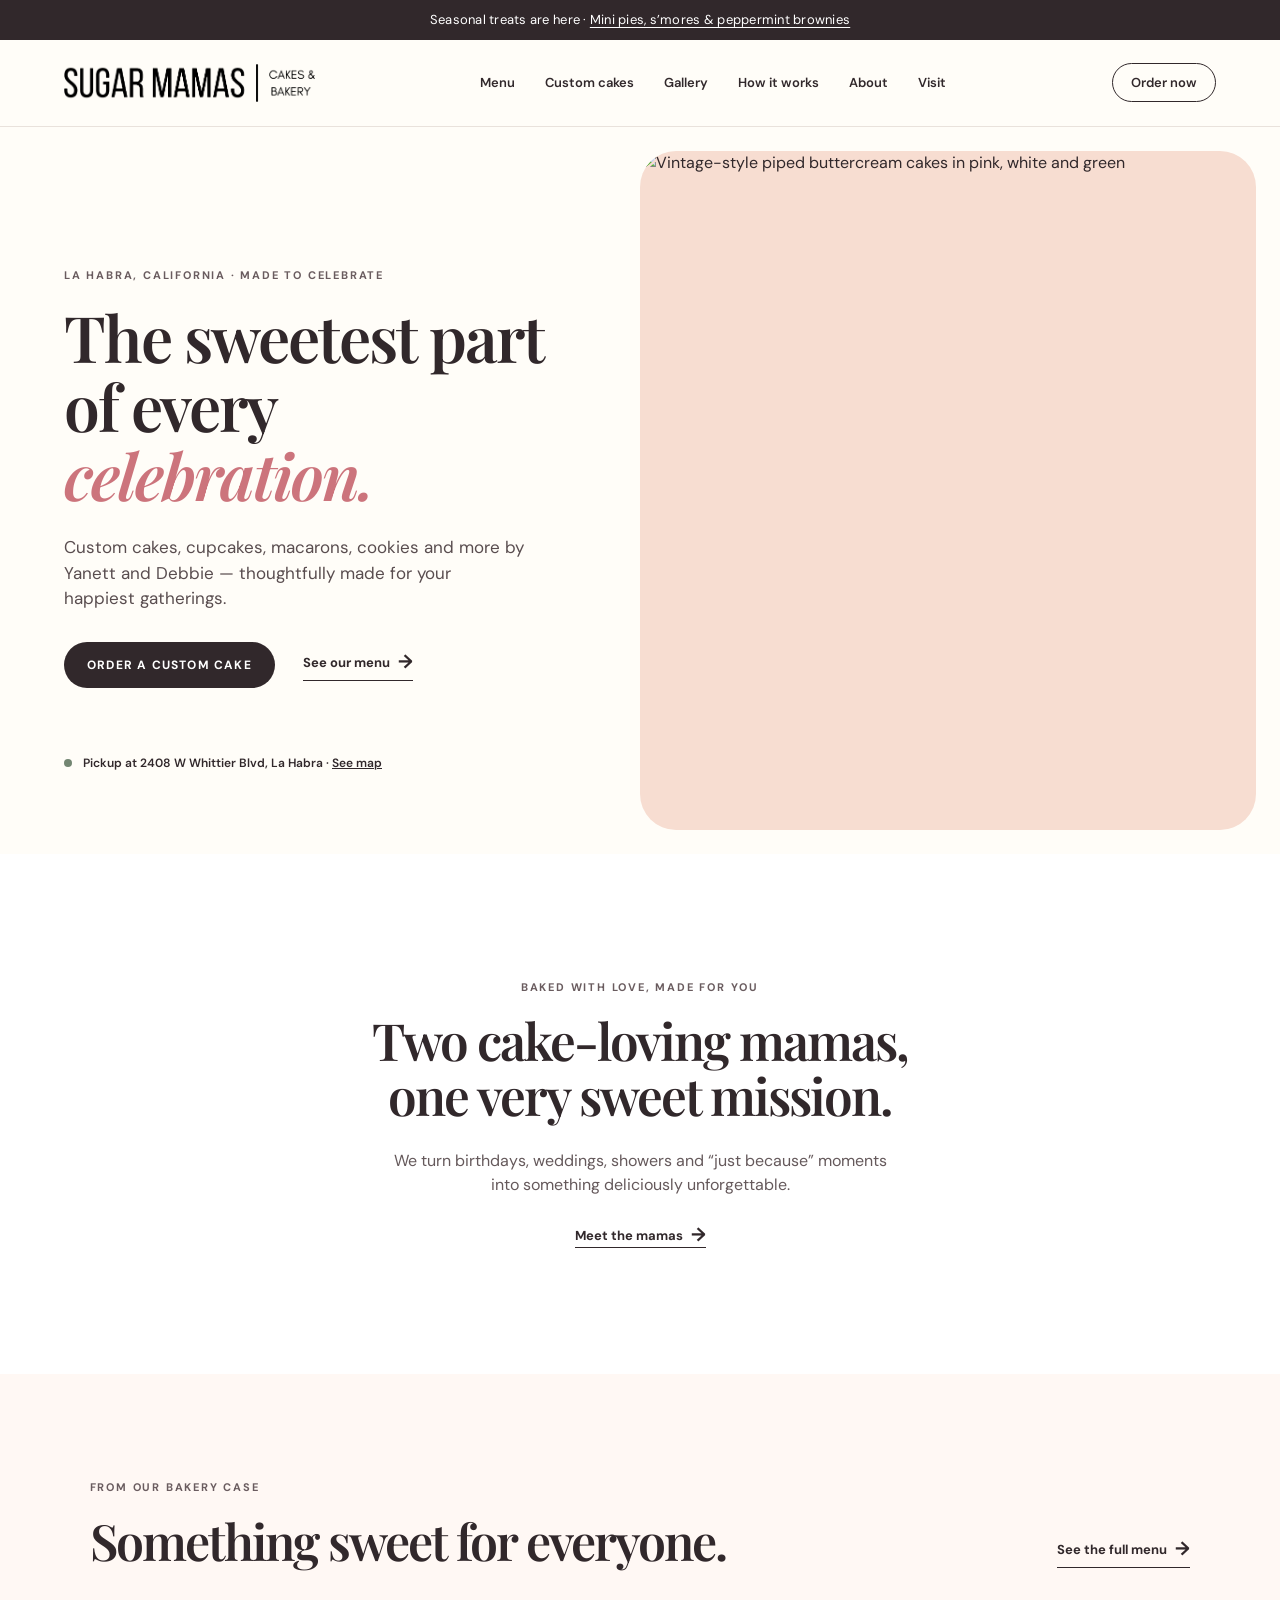
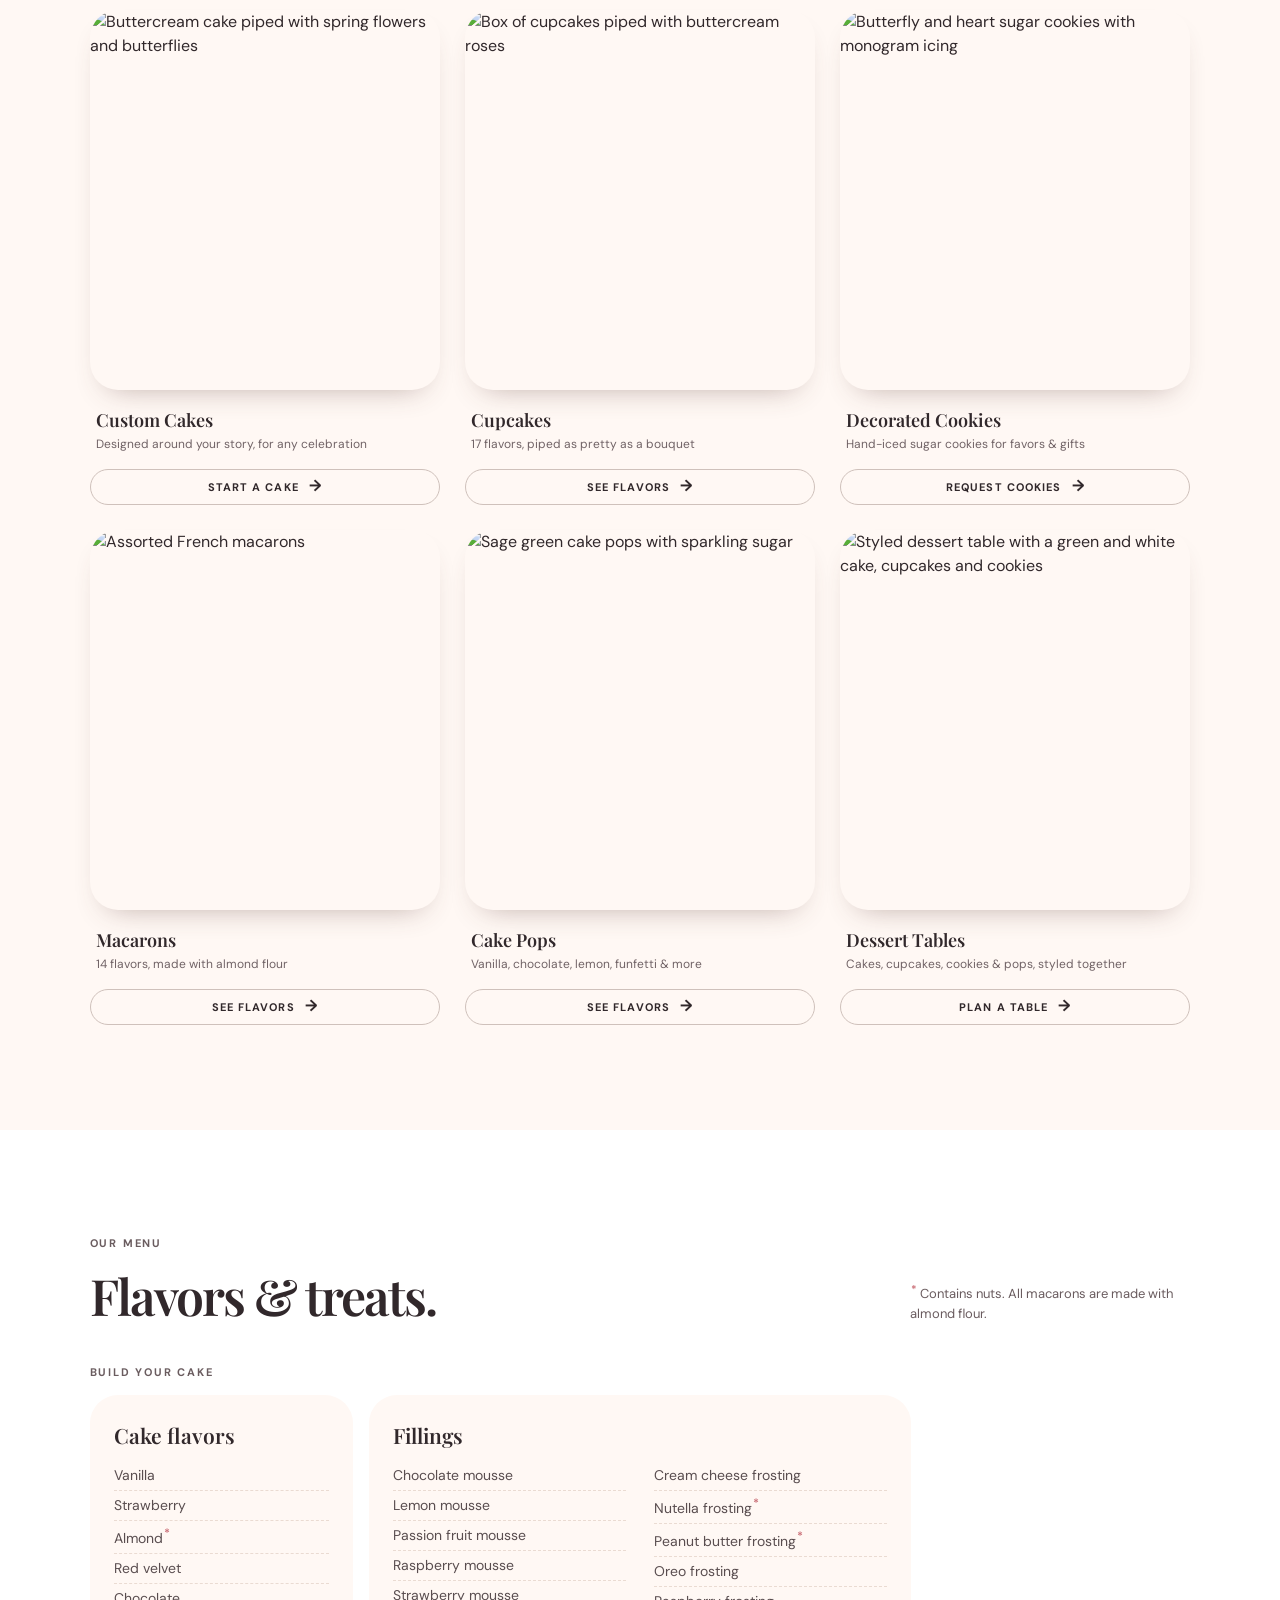
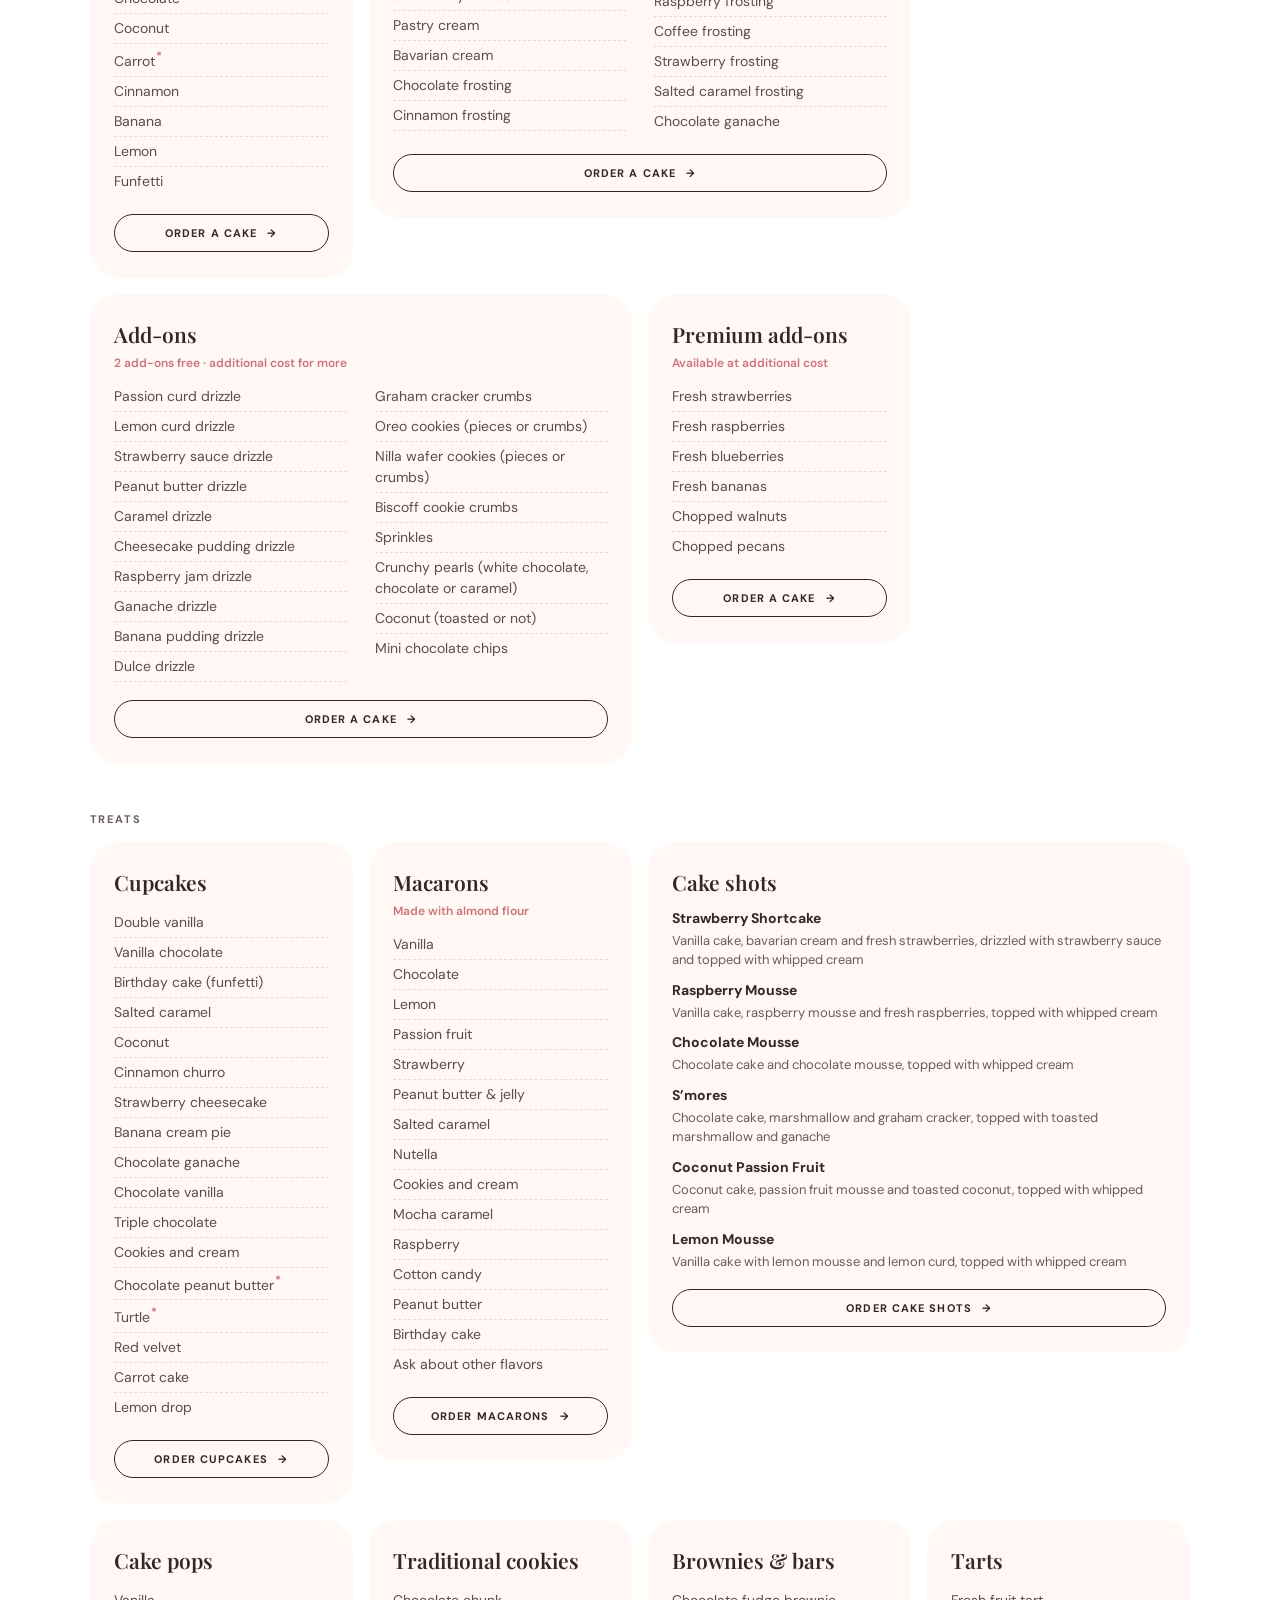
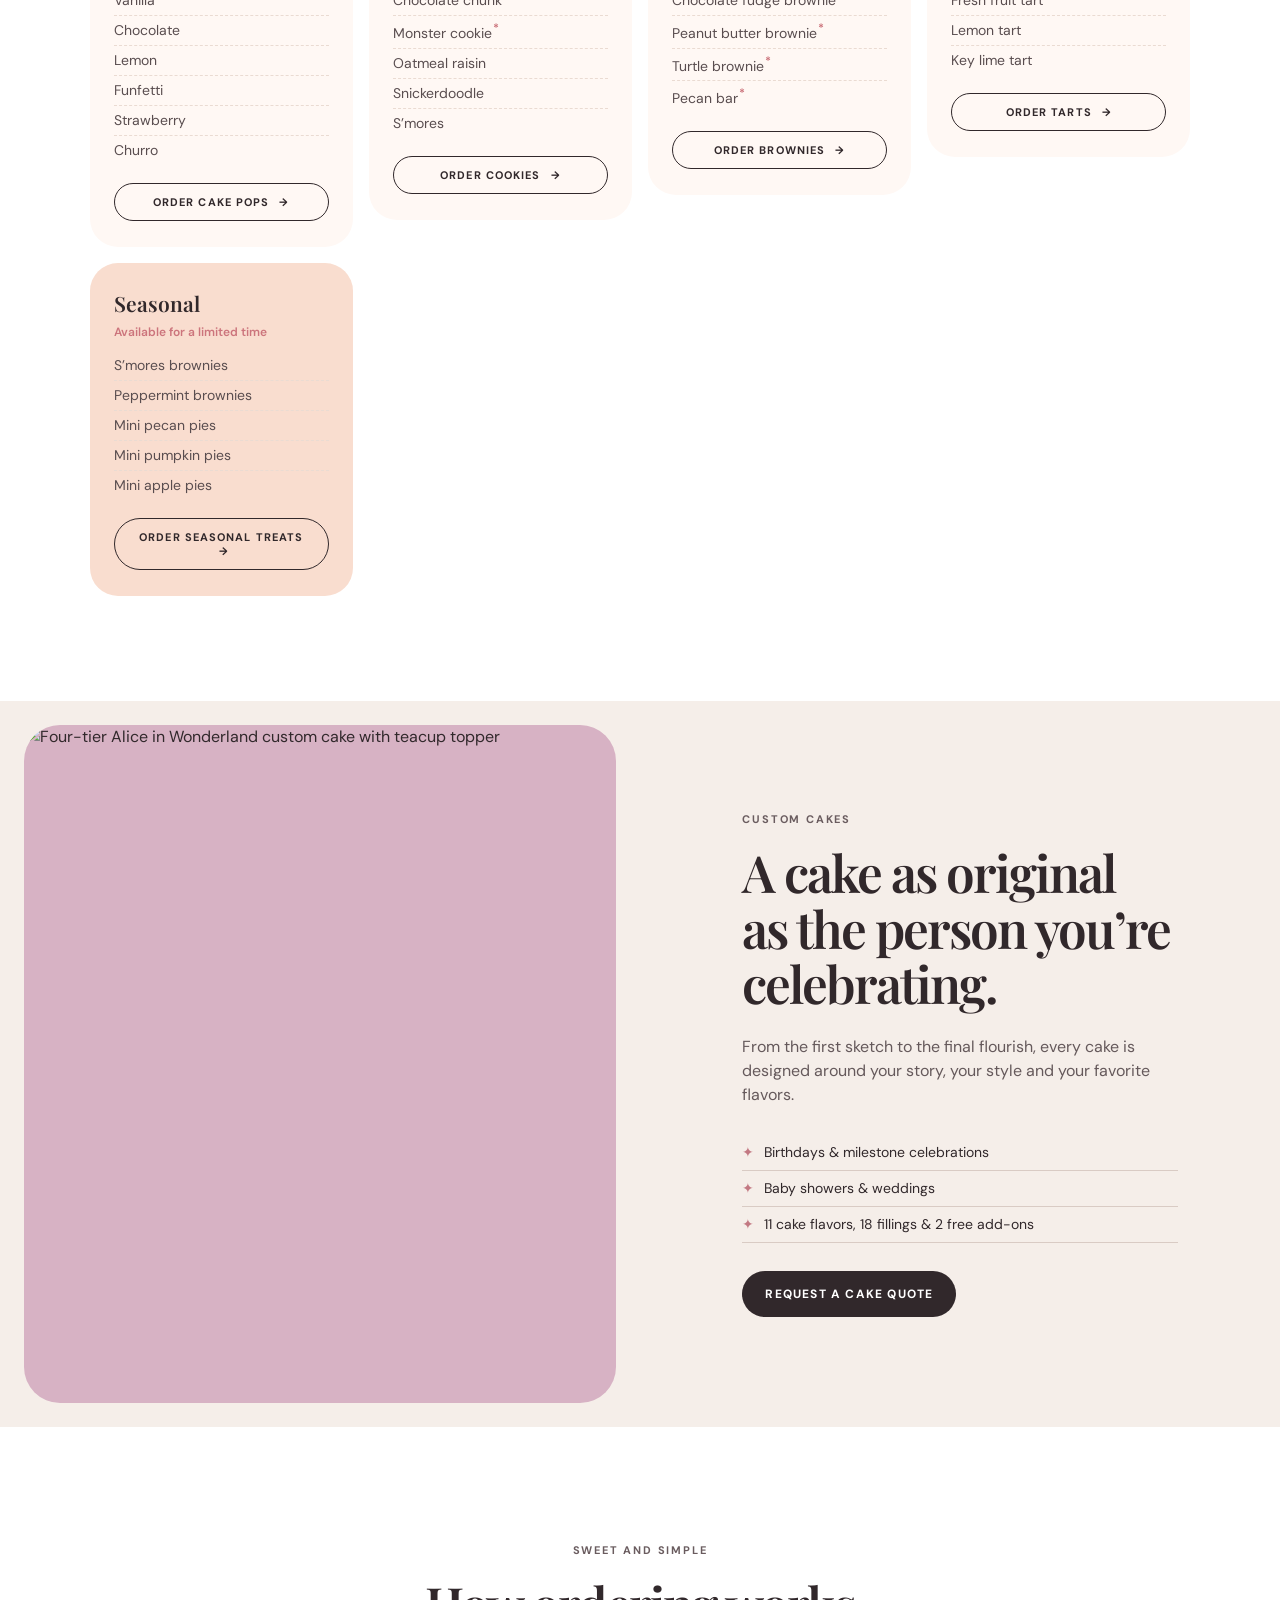
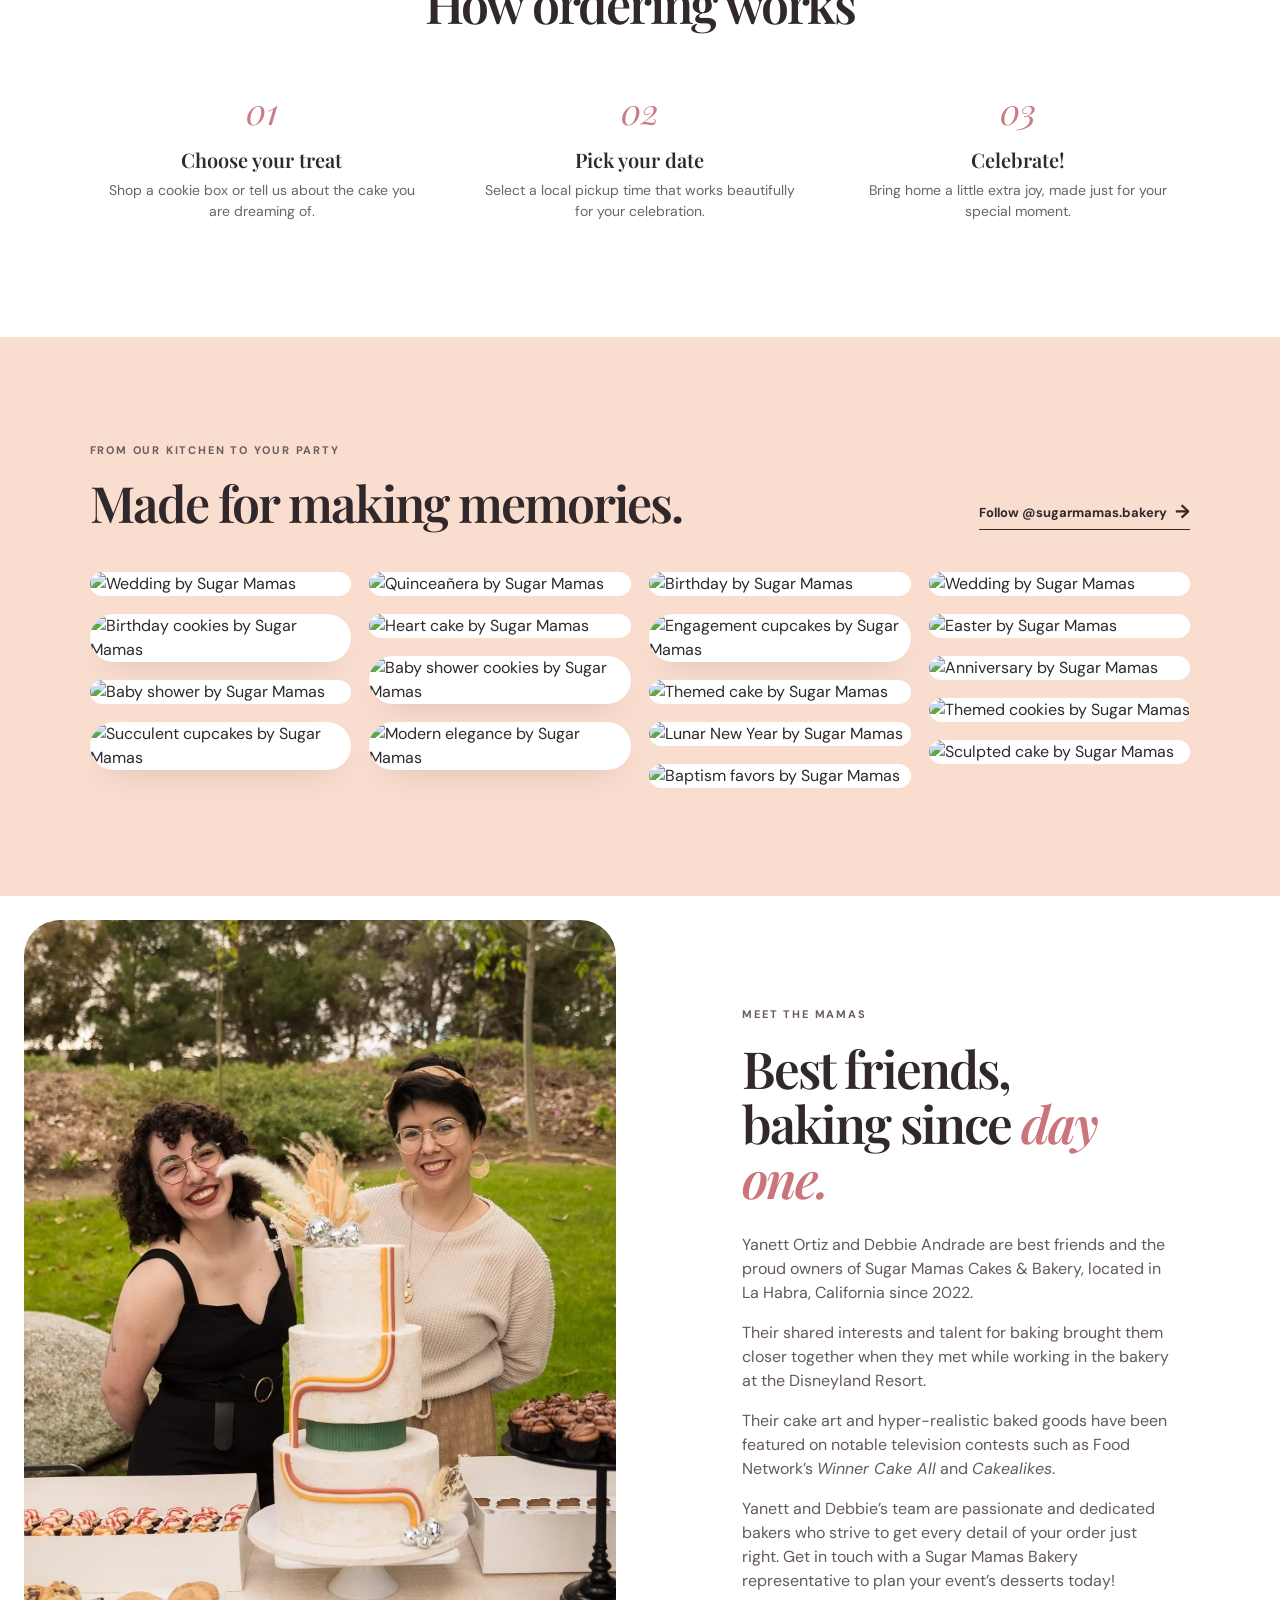
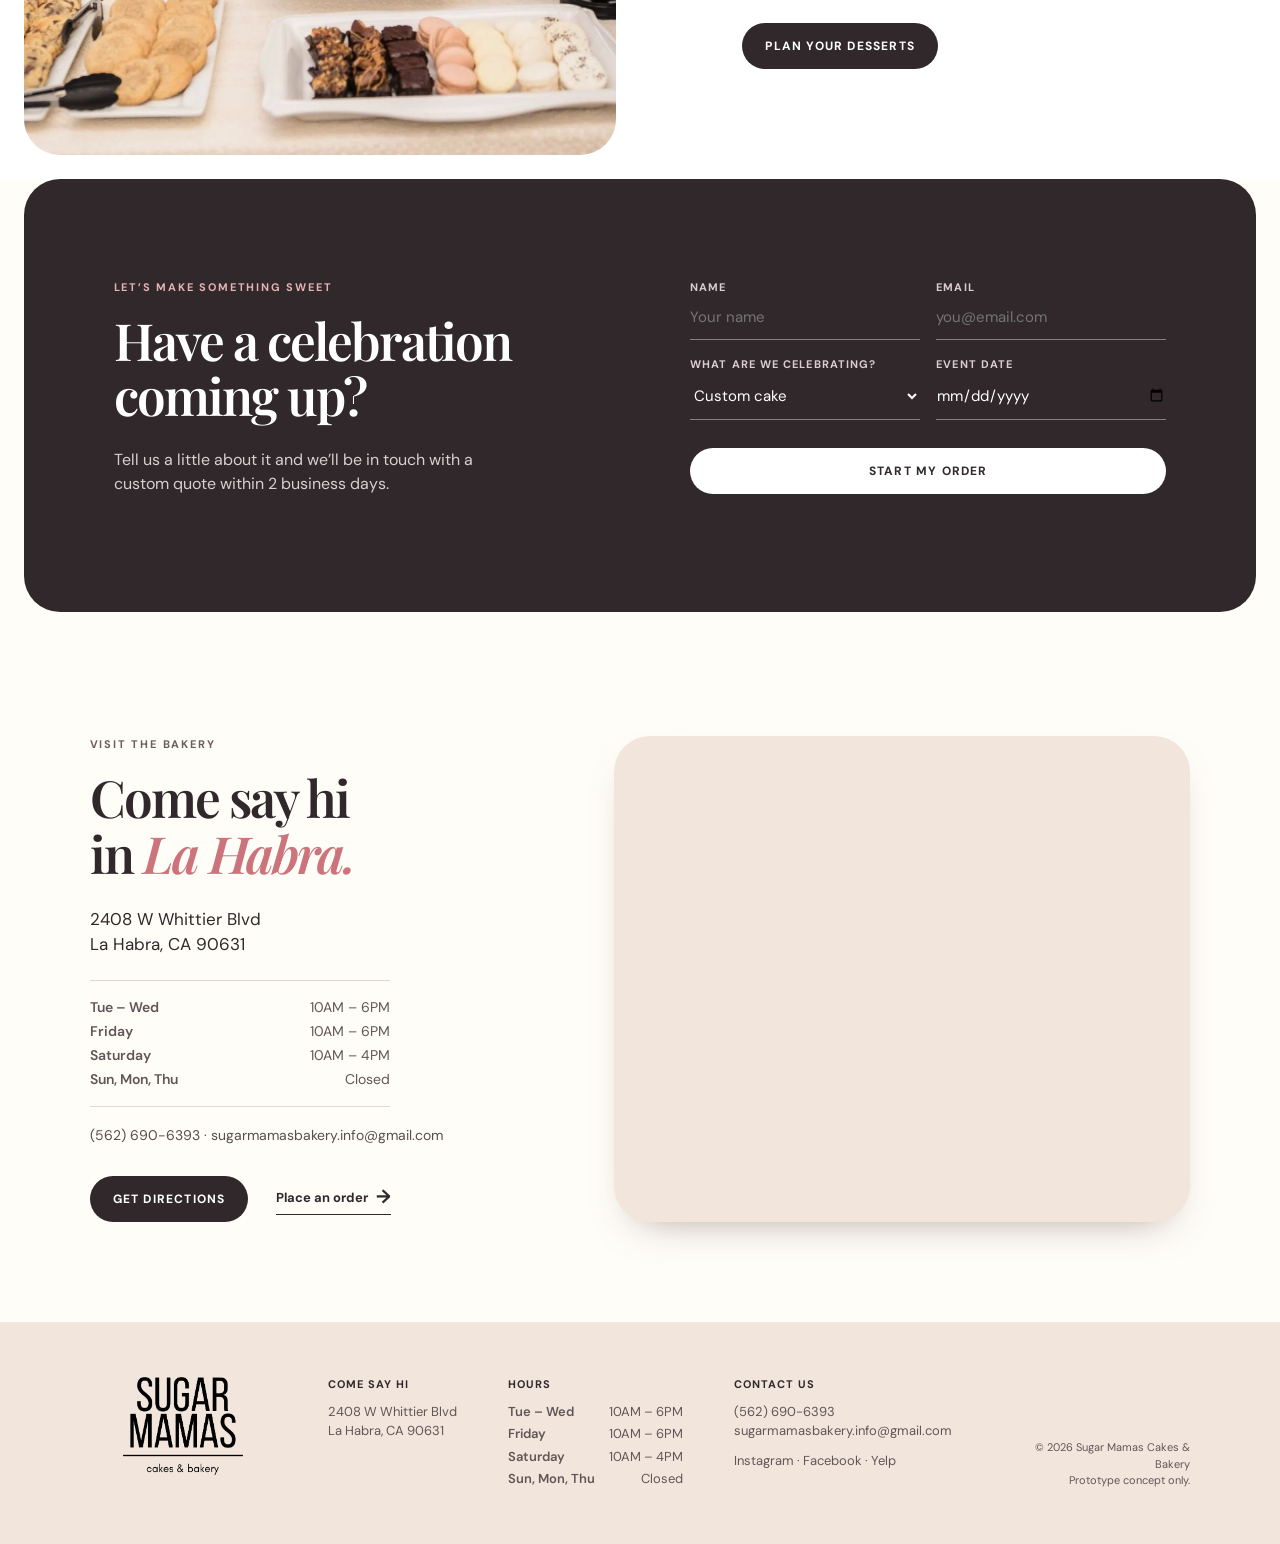
==== commit c7124de5: "Rebuild with official Sugar Mamas content and photos - Official logos, owners' About section, real a" ====
--- a/index.html
+++ b/index.html
@@ -3,57 +3,126 @@
   <head>
     <meta charset="UTF-8" />
     <meta name="viewport" content="width=device-width, initial-scale=1.0" />
-    <meta name="description" content="A concept storefront for Sugar Mamas The Bakery." />
-    <title>Sugar Mamas — Cookies & Custom Cakes</title>
+    <meta name="description" content="Custom cakes, cupcakes, macarons, cookies, cake shots and more from Sugar Mamas Cakes &amp; Bakery in La Habra, California." />
+    <title>Sugar Mamas Cakes &amp; Bakery — La Habra, CA</title>
     <link rel="preconnect" href="https://fonts.googleapis.com" />
     <link rel="preconnect" href="https://fonts.gstatic.com" crossorigin />
     <link href="https://fonts.googleapis.com/css2?family=DM+Sans:wght@400;500;600;700&family=Playfair+Display:ital,wght@0,600;0,700;1,600&display=swap" rel="stylesheet" />
     <link rel="stylesheet" href="styles.css" />
   </head>
   <body>
-    <div class="announcement">Now taking November orders · <a href="#cookies">Shop holiday cookie boxes</a></div>
+    <div class="announcement">Seasonal treats are here · <a href="#menu">Mini pies, s’mores &amp; peppermint brownies</a></div>
     <header class="site-header">
-      <a class="brand" href="#top" aria-label="Sugar Mamas home"><span>sugar</span> mamas<small>the bakery</small></a>
+      <a class="brand" href="#top" aria-label="Sugar Mamas Cakes &amp; Bakery — home"><img src="assets/logo-horizontal.png" alt="Sugar Mamas Cakes &amp; Bakery" width="535" height="81" /></a>
       <button class="menu-button" aria-expanded="false" aria-controls="site-nav">Menu</button>
       <nav id="site-nav">
-        <a href="#cookies">Cookies</a><a href="#cakes">Custom cakes</a><a href="#gallery">Gallery</a><a href="#how-it-works">How it works</a>
+        <a href="#menu">Menu</a><a href="#cakes">Custom cakes</a><a href="#gallery">Gallery</a><a href="#how-it-works">How it works</a><a href="#about">About</a><a href="#visit">Visit</a>
       </nav>
-      <a class="cart-link" href="#cookies">Bag <span>0</span></a>
+      <a class="cart-link" href="#quote">Order now</a>
     </header>
 
     <main id="top">
       <section class="hero">
         <div class="hero-copy">
-          <p class="eyebrow">Anaheim, California · Made to celebrate</p>
+          <p class="eyebrow">La Habra, California · Made to celebrate</p>
           <h1>The sweetest part<br />of every <em>celebration.</em></h1>
-          <p class="lede">Custom cakes by Ianete and hand-decorated cookies by Débora — thoughtfully made for your happiest gatherings.</p>
-          <div class="actions"><a class="button button-dark" href="#cakes">Order a custom cake</a><a class="text-link" href="#cookies">Shop cookies <span>→</span></a></div>
-          <div class="hero-note"><span class="dot"></span> Orders available for local pickup in Anaheim</div>
+          <p class="lede">Custom cakes, cupcakes, macarons, cookies and more by Yanett and Debbie — thoughtfully made for your happiest gatherings.</p>
+          <div class="actions"><a class="button button-dark" href="#cakes">Order a custom cake</a><a class="text-link" href="#menu">See our menu <span>→</span></a></div>
+          <a class="hero-note" href="#visit"><span class="dot"></span> Pickup at 2408 W Whittier Blvd, La Habra · <u>See map</u></a>
         </div>
-        <div class="hero-art"><img src="images/cake-happy-day.svg" alt="Two-tier pink drip birthday cake with candles, surrounded by decorated cookies" width="800" height="900" /></div>
+        <div class="hero-art">
+          <img class="photo" src="https://images.squarespace-cdn.com/content/v1/65b1a3853f274837054c828c/1772600733425-MUDJIO56MYOZ5IM1CIWX/image-asset.jpeg?format=1500w" alt="Vintage-style piped buttercream cakes in pink, white and green" />
         </div>
       </section>
 
       <section class="intro"><p class="eyebrow">Baked with love, made for you</p><h2>Two cake-loving mamas,<br />one very sweet mission.</h2><p>We turn birthdays, weddings, showers and “just because” moments into something deliciously unforgettable.</p><a class="text-link" href="#about">Meet the mamas <span>→</span></a></section>
 
-      <section class="shop-section" id="cookies">
-        <div class="section-heading"><div><p class="eyebrow">Débora’s cookie shop</p><h2>Good things come in boxes.</h2></div><a class="text-link" href="#cookies">View all cookies <span>→</span></a></div>
+      <section class="shop-section" id="treats">
+        <div class="section-heading"><div><p class="eyebrow">From our bakery case</p><h2>Something sweet for everyone.</h2></div><a class="text-link" href="#menu">See the full menu <span>→</span></a></div>
         <div class="product-grid">
-          <article class="product"><div class="product-image"><img src="images/cookies-classic-box.svg" alt="Box of twelve decorated sugar cookies" width="600" height="600" loading="lazy" /></div><div class="product-copy"><div><h3>The Classic Box</h3><p>12 decorated sugar cookies</p></div><strong>$42</strong></div><button class="quick-add" data-product="The Classic Box">Quick add <span>+</span></button></article>
-          <article class="product"><div class="product-image"><img src="images/cookies-sunshine-set.svg" alt="Six sunshine-themed cookies with daisies and lemon slices" width="600" height="600" loading="lazy" /></div><div class="product-copy"><div><h3>Little Sunshine Set</h3><p>6 cookies · seasonal</p></div><strong>$24</strong></div><button class="quick-add" data-product="Little Sunshine Set">Quick add <span>+</span></button></article>
-          <article class="product"><div class="product-image"><img src="images/cookies-celebrate-you.svg" alt="Eight decorated cookies spelling YOU with hearts and butterflies" width="600" height="600" loading="lazy" /></div><div class="product-copy"><div><h3>Celebrate You</h3><p>8 cookies · custom message</p></div><strong>$32</strong></div><button class="quick-add" data-product="Celebrate You">Quick add <span>+</span></button></article>
+          <article class="product"><div class="product-image"><img class="photo" src="https://images.squarespace-cdn.com/content/v1/65b1a3853f274837054c828c/1775613709017-PPYAAM4GJLANA5XTCRFL/image-asset.jpeg?format=900w" alt="Buttercream cake piped with spring flowers and butterflies" loading="lazy" /></div><div class="product-copy"><div><h3>Custom Cakes</h3><p>Designed around your story, for any celebration</p></div></div><a class="quick-add" href="#cakes">Start a cake <span>→</span></a></article>
+          <article class="product"><div class="product-image"><img class="photo" src="https://images.squarespace-cdn.com/content/v1/65b1a3853f274837054c828c/b9836f14-24eb-4674-8cc8-5831b5f9d2c2/Image+3-29-24+at+4.58+PM.jpg?format=900w" alt="Box of cupcakes piped with buttercream roses" loading="lazy" /></div><div class="product-copy"><div><h3>Cupcakes</h3><p>17 flavors, piped as pretty as a bouquet</p></div></div><a class="quick-add" href="#menu">See flavors <span>→</span></a></article>
+          <article class="product"><div class="product-image"><img class="photo" src="https://images.squarespace-cdn.com/content/v1/65b1a3853f274837054c828c/1772600733425-BPG7OJU52Y9I3K58U4W4/image-asset.jpeg?format=900w" alt="Butterfly and heart sugar cookies with monogram icing" loading="lazy" /></div><div class="product-copy"><div><h3>Decorated Cookies</h3><p>Hand-iced sugar cookies for favors &amp; gifts</p></div></div><a class="quick-add" href="#quote">Request cookies <span>→</span></a></article>
+          <article class="product"><div class="product-image"><img class="photo" src="https://images.squarespace-cdn.com/content/v1/65b1a3853f274837054c828c/a9c6660c-5b7f-4c5b-993f-c63a873cb823/Screenshot+2024-03-30+at+3.08.34+PM.jpg?format=900w" alt="Assorted French macarons" loading="lazy" /></div><div class="product-copy"><div><h3>Macarons</h3><p>14 flavors, made with almond flour</p></div></div><a class="quick-add" href="#menu">See flavors <span>→</span></a></article>
+          <article class="product"><div class="product-image"><img class="photo" src="https://images.squarespace-cdn.com/content/v1/65b1a3853f274837054c828c/f6de894a-5f55-403f-89b4-b22c903d7e91/DCD946B8-6885-4D55-A3FF-7718D71AA096.JPG?format=900w" alt="Sage green cake pops with sparkling sugar" loading="lazy" /></div><div class="product-copy"><div><h3>Cake Pops</h3><p>Vanilla, chocolate, lemon, funfetti &amp; more</p></div></div><a class="quick-add" href="#menu">See flavors <span>→</span></a></article>
+          <article class="product"><div class="product-image"><img class="photo" src="https://images.squarespace-cdn.com/content/v1/65b1a3853f274837054c828c/cb869832-6874-4130-a6bc-0b6ae3348c06/20221203_130506.jpg?format=900w" alt="Styled dessert table with a green and white cake, cupcakes and cookies" loading="lazy" /></div><div class="product-copy"><div><h3>Dessert Tables</h3><p>Cakes, cupcakes, cookies &amp; pops, styled together</p></div></div><a class="quick-add" href="#quote">Plan a table <span>→</span></a></article>
         </div>
       </section>
 
-      <section class="cake-feature" id="cakes"><div class="feature-art"><img src="images/cake-make-a-wish.svg" alt="Three-tier cream and pink cake decorated with sugar flowers" width="800" height="900" loading="lazy" /></div><div class="feature-copy"><p class="eyebrow">Ianete’s custom cakes</p><h2>A cake as original<br />as the person you’re celebrating.</h2><p>From the first sketch to the final flourish, every cake is designed around your story, your style and your favorite flavors.</p><ul><li>Birthdays & milestone celebrations</li><li>Baby showers & weddings</li><li>Starting at $145</li></ul><a class="button button-dark" href="#quote">Request a cake quote</a></div></section>
+<section class="menu" id="menu">
+        <div class="section-heading"><div><p class="eyebrow">Our menu</p><h2>Flavors &amp; treats.</h2></div><p class="menu-note"><sup class="nut">*</sup> Contains nuts. All macarons are made with almond flour.</p></div>
+        <h3 class="menu-group">Build your cake</h3>
+        <div class="menu-grid">
+          <article class="menu-card"><h3>Cake flavors</h3><ul><li>Vanilla</li><li>Strawberry</li><li>Almond<sup class="nut" title="Contains nuts">*</sup></li><li>Red velvet</li><li>Chocolate</li><li>Coconut</li><li>Carrot<sup class="nut" title="Contains nuts">*</sup></li><li>Cinnamon</li><li>Banana</li><li>Lemon</li><li>Funfetti</li></ul><a class="menu-cta" href="#quote" data-order="Custom cake">Order a cake <span>→</span></a></article>
+          <article class="menu-card menu-card-wide"><h3>Fillings</h3><ul><li>Chocolate mousse</li><li>Lemon mousse</li><li>Passion fruit mousse</li><li>Raspberry mousse</li><li>Strawberry mousse</li><li>Pastry cream</li><li>Bavarian cream</li><li>Chocolate frosting</li><li>Cinnamon frosting</li><li>Cream cheese frosting</li><li>Nutella frosting<sup class="nut" title="Contains nuts">*</sup></li><li>Peanut butter frosting<sup class="nut" title="Contains nuts">*</sup></li><li>Oreo frosting</li><li>Raspberry frosting</li><li>Coffee frosting</li><li>Strawberry frosting</li><li>Salted caramel frosting</li><li>Chocolate ganache</li></ul><a class="menu-cta" href="#quote" data-order="Custom cake">Order a cake <span>→</span></a></article>
+          <article class="menu-card menu-card-wide"><h3>Add-ons</h3><p class="menu-hint">2 add-ons free · additional cost for more</p><ul><li>Passion curd drizzle</li><li>Lemon curd drizzle</li><li>Strawberry sauce drizzle</li><li>Peanut butter drizzle</li><li>Caramel drizzle</li><li>Cheesecake pudding drizzle</li><li>Raspberry jam drizzle</li><li>Ganache drizzle</li><li>Banana pudding drizzle</li><li>Dulce drizzle</li><li>Graham cracker crumbs</li><li>Oreo cookies (pieces or crumbs)</li><li>Nilla wafer cookies (pieces or crumbs)</li><li>Biscoff cookie crumbs</li><li>Sprinkles</li><li>Crunchy pearls (white chocolate, chocolate or caramel)</li><li>Coconut (toasted or not)</li><li>Mini chocolate chips</li></ul><a class="menu-cta" href="#quote" data-order="Custom cake">Order a cake <span>→</span></a></article>
+          <article class="menu-card"><h3>Premium add-ons</h3><p class="menu-hint">Available at additional cost</p><ul><li>Fresh strawberries</li><li>Fresh raspberries</li><li>Fresh blueberries</li><li>Fresh bananas</li><li>Chopped walnuts</li><li>Chopped pecans</li></ul><a class="menu-cta" href="#quote" data-order="Custom cake">Order a cake <span>→</span></a></article>
+        </div>
+        <h3 class="menu-group">Treats</h3>
+        <div class="menu-grid">
+          <article class="menu-card"><h3>Cupcakes</h3><ul><li>Double vanilla</li><li>Vanilla chocolate</li><li>Birthday cake (funfetti)</li><li>Salted caramel</li><li>Coconut</li><li>Cinnamon churro</li><li>Strawberry cheesecake</li><li>Banana cream pie</li><li>Chocolate ganache</li><li>Chocolate vanilla</li><li>Triple chocolate</li><li>Cookies and cream</li><li>Chocolate peanut butter<sup class="nut" title="Contains nuts">*</sup></li><li>Turtle<sup class="nut" title="Contains nuts">*</sup></li><li>Red velvet</li><li>Carrot cake</li><li>Lemon drop</li></ul><a class="menu-cta" href="#quote" data-order="Cupcakes">Order cupcakes <span>→</span></a></article>
+          <article class="menu-card"><h3>Macarons</h3><p class="menu-hint">Made with almond flour</p><ul><li>Vanilla</li><li>Chocolate</li><li>Lemon</li><li>Passion fruit</li><li>Strawberry</li><li>Peanut butter &amp; jelly</li><li>Salted caramel</li><li>Nutella</li><li>Cookies and cream</li><li>Mocha caramel</li><li>Raspberry</li><li>Cotton candy</li><li>Peanut butter</li><li>Birthday cake</li><li>Ask about other flavors</li></ul><a class="menu-cta" href="#quote" data-order="Macarons">Order macarons <span>→</span></a></article>
+          <article class="menu-card menu-card-wide"><h3>Cake shots</h3><dl><dt>Strawberry Shortcake</dt><dd>Vanilla cake, bavarian cream and fresh strawberries, drizzled with strawberry sauce and topped with whipped cream</dd><dt>Raspberry Mousse</dt><dd>Vanilla cake, raspberry mousse and fresh raspberries, topped with whipped cream</dd><dt>Chocolate Mousse</dt><dd>Chocolate cake and chocolate mousse, topped with whipped cream</dd><dt>S’mores</dt><dd>Chocolate cake, marshmallow and graham cracker, topped with toasted marshmallow and ganache</dd><dt>Coconut Passion Fruit</dt><dd>Coconut cake, passion fruit mousse and toasted coconut, topped with whipped cream</dd><dt>Lemon Mousse</dt><dd>Vanilla cake with lemon mousse and lemon curd, topped with whipped cream</dd></dl><a class="menu-cta" href="#quote" data-order="Cake shots &amp; cake pops">Order cake shots <span>→</span></a></article>
+          <article class="menu-card"><h3>Cake pops</h3><ul><li>Vanilla</li><li>Chocolate</li><li>Lemon</li><li>Funfetti</li><li>Strawberry</li><li>Churro</li></ul><a class="menu-cta" href="#quote" data-order="Cake shots &amp; cake pops">Order cake pops <span>→</span></a></article>
+          <article class="menu-card"><h3>Traditional cookies</h3><ul><li>Chocolate chunk</li><li>Monster cookie<sup class="nut" title="Contains nuts">*</sup></li><li>Oatmeal raisin</li><li>Snickerdoodle</li><li>S’mores</li></ul><a class="menu-cta" href="#quote" data-order="Cookies, brownies &amp; bars">Order cookies <span>→</span></a></article>
+          <article class="menu-card"><h3>Brownies &amp; bars</h3><ul><li>Chocolate fudge brownie</li><li>Peanut butter brownie<sup class="nut" title="Contains nuts">*</sup></li><li>Turtle brownie<sup class="nut" title="Contains nuts">*</sup></li><li>Pecan bar<sup class="nut" title="Contains nuts">*</sup></li></ul><a class="menu-cta" href="#quote" data-order="Cookies, brownies &amp; bars">Order brownies <span>→</span></a></article>
+          <article class="menu-card"><h3>Tarts</h3><ul><li>Fresh fruit tart</li><li>Lemon tart</li><li>Key lime tart</li></ul><a class="menu-cta" href="#quote" data-order="Tarts &amp; seasonal treats">Order tarts <span>→</span></a></article>
+          <article class="menu-card menu-card-seasonal"><h3>Seasonal</h3><p class="menu-hint">Available for a limited time</p><ul><li>S’mores brownies</li><li>Peppermint brownies</li><li>Mini pecan pies</li><li>Mini pumpkin pies</li><li>Mini apple pies</li></ul><a class="menu-cta" href="#quote" data-order="Tarts &amp; seasonal treats">Order seasonal treats <span>→</span></a></article>
+        </div>
+      </section>
+
+      <section class="cake-feature" id="cakes"><div class="feature-art"><img class="photo" src="https://images.squarespace-cdn.com/content/v1/65b1a3853f274837054c828c/7b6c0168-63f1-49c2-966e-739e3c0c1730/IMG_20220407_215901_732.JPEG?format=1500w" alt="Four-tier Alice in Wonderland custom cake with teacup topper" loading="lazy" /></div><div class="feature-copy"><p class="eyebrow">Custom cakes</p><h2>A cake as original<br />as the person you’re celebrating.</h2><p>From the first sketch to the final flourish, every cake is designed around your story, your style and your favorite flavors.</p><ul><li>Birthdays & milestone celebrations</li><li>Baby showers & weddings</li><li>11 cake flavors, 18 fillings &amp; 2 free add-ons</li></ul><a class="button button-dark" href="#quote">Request a cake quote</a></div></section>
 
       <section class="process" id="how-it-works"><p class="eyebrow">Sweet and simple</p><h2>How ordering works</h2><div class="steps"><article><span>01</span><h3>Choose your treat</h3><p>Shop a cookie box or tell us about the cake you are dreaming of.</p></article><article><span>02</span><h3>Pick your date</h3><p>Select a local pickup time that works beautifully for your celebration.</p></article><article><span>03</span><h3>Celebrate!</h3><p>Bring home a little extra joy, made just for your special moment.</p></article></div></section>
 
-      <section class="gallery" id="gallery"><div class="section-heading"><div><p class="eyebrow">From our kitchen to your party</p><h2>Made for making memories.</h2></div><a class="text-link" href="#instagram">Follow along <span>→</span></a></div><div class="gallery-grid"><figure class="gallery-card"><img src="images/gallery-birthday.svg" alt="Birthday cake with sprinkles and a golden number topper" width="500" height="640" loading="lazy" /><figcaption>Birthday magic</figcaption></figure><figure class="gallery-card"><img src="images/gallery-details.svg" alt="Close-up of hand-piped decorated sugar cookies" width="500" height="640" loading="lazy" /><figcaption>Pretty little details</figcaption></figure><figure class="gallery-card"><img src="images/gallery-share.svg" alt="Platter of assorted decorated cookies" width="500" height="640" loading="lazy" /><figcaption>Made to share</figcaption></figure><figure class="gallery-card"><img src="images/gallery-shower.svg" alt="Pastel baby shower cake with clouds and a star topper" width="500" height="640" loading="lazy" /><figcaption>Sweetest showers</figcaption></figure></div></section>
+      <section class="gallery" id="gallery"><div class="section-heading"><div><p class="eyebrow">From our kitchen to your party</p><h2>Made for making memories.</h2></div><a class="text-link" href="https://www.instagram.com/sugarmamas.bakery/" target="_blank" rel="noopener">Follow @sugarmamas.bakery <span>→</span></a></div><div class="pin-board">
+          <figure class="pin"><img src="https://images.squarespace-cdn.com/content/v1/65b1a3853f274837054c828c/1772942262779-ZI9JFP9GO87OTHMRYHWW/image-asset.jpeg?format=750w" alt="Wedding by Sugar Mamas" loading="lazy" /><figcaption>Wedding</figcaption></figure>
+          <figure class="pin"><img src="https://images.squarespace-cdn.com/content/v1/65b1a3853f274837054c828c/a038e43d-16f7-4543-b293-1aeea8d28f4f/20231110_105209.JPEG?format=750w" alt="Birthday cookies by Sugar Mamas" loading="lazy" /><figcaption>Birthday cookies</figcaption></figure>
+          <figure class="pin"><img src="https://images.squarespace-cdn.com/content/v1/65b1a3853f274837054c828c/4c8994d2-5c59-413b-973d-cb55cd57ef9a/20221105_122939.jpg?format=750w" alt="Baby shower by Sugar Mamas" loading="lazy" /><figcaption>Baby shower</figcaption></figure>
+          <figure class="pin"><img src="https://images.squarespace-cdn.com/content/v1/65b1a3853f274837054c828c/33d1d7ee-b3ee-4fe7-a047-160178b1ba1e/20221119_101422.jpg?format=750w" alt="Succulent cupcakes by Sugar Mamas" loading="lazy" /><figcaption>Succulent cupcakes</figcaption></figure>
+          <figure class="pin"><img src="https://images.squarespace-cdn.com/content/v1/65b1a3853f274837054c828c/1774237483385-MHNZNSMKD4XD0S2SNCR8/image-asset.jpeg?format=750w" alt="Quinceañera by Sugar Mamas" loading="lazy" /><figcaption>Quinceañera</figcaption></figure>
+          <figure class="pin"><img src="https://images.squarespace-cdn.com/content/v1/65b1a3853f274837054c828c/1772854259858-TG2QHEEB0DQEADOUZL7T/image-asset.jpeg?format=750w" alt="Heart cake by Sugar Mamas" loading="lazy" /><figcaption>Heart cake</figcaption></figure>
+          <figure class="pin"><img src="https://images.squarespace-cdn.com/content/v1/65b1a3853f274837054c828c/1773193388780-VD13GZDD2TNQXEQYH98U/image-asset.jpeg?format=750w" alt="Baby shower cookies by Sugar Mamas" loading="lazy" /><figcaption>Baby shower cookies</figcaption></figure>
+          <figure class="pin"><img src="https://images.squarespace-cdn.com/content/v1/65b1a3853f274837054c828c/1774066452007-Z5C4GBXH0X5CAH2M69HX/image-asset.jpeg?format=750w" alt="Modern elegance by Sugar Mamas" loading="lazy" /><figcaption>Modern elegance</figcaption></figure>
+          <figure class="pin"><img src="https://images.squarespace-cdn.com/content/v1/65b1a3853f274837054c828c/1773450501067-HEP3N2RU8W4U52K35G0A/image-asset.jpeg?format=750w" alt="Birthday by Sugar Mamas" loading="lazy" /><figcaption>Birthday</figcaption></figure>
+          <figure class="pin"><img src="https://images.squarespace-cdn.com/content/v1/65b1a3853f274837054c828c/1773365118248-B31HA1CPFASOLKX8IUA8/image-asset.jpeg?format=750w" alt="Engagement cupcakes by Sugar Mamas" loading="lazy" /><figcaption>Engagement cupcakes</figcaption></figure>
+          <figure class="pin"><img src="https://images.squarespace-cdn.com/content/v1/65b1a3853f274837054c828c/1773804576847-RX6JJX8WD3FVV5V3I89F/image-asset.jpeg?format=750w" alt="Themed cake by Sugar Mamas" loading="lazy" /><figcaption>Themed cake</figcaption></figure>
+          <figure class="pin"><img src="https://images.squarespace-cdn.com/content/v1/65b1a3853f274837054c828c/1772600733425-V5CJXFYBHZIGZ0ZPQFDM/image-asset.jpeg?format=750w" alt="Lunar New Year by Sugar Mamas" loading="lazy" /><figcaption>Lunar New Year</figcaption></figure>
+          <figure class="pin"><img src="https://images.squarespace-cdn.com/content/v1/65b1a3853f274837054c828c/1773889423653-HCP5YI74RDY9S18D9REH/image-asset.jpeg?format=750w" alt="Baptism favors by Sugar Mamas" loading="lazy" /><figcaption>Baptism favors</figcaption></figure>
+          <figure class="pin"><img src="https://images.squarespace-cdn.com/content/v1/65b1a3853f274837054c828c/85dee9de-6dda-4266-9a12-5ddda08672a5/20240119_144047.jpg?format=750w" alt="Wedding by Sugar Mamas" loading="lazy" /><figcaption>Wedding</figcaption></figure>
+          <figure class="pin"><img src="https://images.squarespace-cdn.com/content/v1/65b1a3853f274837054c828c/1773715004166-4G8UO48FB5DTG1OKHB35/image-asset.jpeg?format=750w" alt="Easter by Sugar Mamas" loading="lazy" /><figcaption>Easter</figcaption></figure>
+          <figure class="pin"><img src="https://images.squarespace-cdn.com/content/v1/65b1a3853f274837054c828c/1773282264089-OWEULH4D010MYV2WU4PO/image-asset.jpeg?format=750w" alt="Anniversary by Sugar Mamas" loading="lazy" /><figcaption>Anniversary</figcaption></figure>
+          <figure class="pin"><img src="https://images.squarespace-cdn.com/content/v1/65b1a3853f274837054c828c/1775704771923-VI10AV0GMWBA3H75C11X/image-asset.jpeg?format=750w" alt="Themed cookies by Sugar Mamas" loading="lazy" /><figcaption>Themed cookies</figcaption></figure>
+          <figure class="pin"><img src="https://images.squarespace-cdn.com/content/v1/65b1a3853f274837054c828c/1773541200767-RRWUDX4NU8JCUYXWUD3D/image-asset.jpeg?format=750w" alt="Sculpted cake by Sugar Mamas" loading="lazy" /><figcaption>Sculpted cake</figcaption></figure>
+        </div></section>
 
-      <section class="quote" id="quote"><div><p class="eyebrow">Let’s make something sweet</p><h2>Have a celebration<br />coming up?</h2><p>Tell us a little about it and we’ll be in touch with a custom quote within 2 business days.</p></div><form><label>Name<input required placeholder="Your name" /></label><label>Email<input type="email" required placeholder="you@email.com" /></label><label>What are we celebrating?<select><option>Custom cake</option><option>Custom cookies</option><option>Both, please!</option></select></label><label>Event date<input type="date" /></label><button class="button button-light" type="submit">Start my order</button><p class="form-message" aria-live="polite"></p></form></section>
+      <section class="about" id="about">
+        <div class="about-photo"><img src="assets/owners.webp" alt="Yanett Ortiz and Debbie Andrade smiling behind a dessert table with a three-tier retro cake, cookies, brownies, macarons and cupcakes" width="1151" height="1535" loading="lazy" /></div>
+        <div class="about-copy">
+          <p class="eyebrow">Meet the mamas</p>
+          <h2>Best friends,<br />baking since <em>day one.</em></h2>
+          <p>Yanett Ortiz and Debbie Andrade are best friends and the proud owners of Sugar Mamas Cakes &amp; Bakery, located in La Habra, California since 2022.</p>
+          <p>Their shared interests and talent for baking brought them closer together when they met while working in the bakery at the Disneyland Resort.</p>
+          <p>Their cake art and hyper-realistic baked goods have been featured on notable television contests such as Food Network’s <em>Winner Cake All</em> and <em>Cakealikes</em>.</p>
+          <p>Yanett and Debbie’s team are passionate and dedicated bakers who strive to get every detail of your order just right. Get in touch with a Sugar Mamas Bakery representative to plan your event’s desserts today!</p>
+          <a class="button button-dark" href="#quote">Plan your desserts</a>
+        </div>
+      </section>
+
+      <section class="quote" id="quote"><div><p class="eyebrow">Let’s make something sweet</p><h2>Have a celebration<br />coming up?</h2><p>Tell us a little about it and we’ll be in touch with a custom quote within 2 business days.</p></div><form><label>Name<input required placeholder="Your name" /></label><label>Email<input type="email" required placeholder="you@email.com" /></label><label>What are we celebrating?<select><option>Custom cake</option><option>Cupcakes</option><option>Macarons</option><option>Cookies, brownies &amp; bars</option><option>Cake shots &amp; cake pops</option><option>Tarts &amp; seasonal treats</option><option>A full dessert table</option></select></label><label>Event date<input type="date" /></label><button class="button button-light" type="submit">Start my order</button><p class="form-message" aria-live="polite"></p></form></section>
+      <section class="visit" id="visit">
+        <div class="visit-copy">
+          <p class="eyebrow">Visit the bakery</p>
+          <h2>Come say hi<br />in <em>La Habra.</em></h2>
+          <address>2408 W Whittier Blvd<br />La Habra, CA 90631</address>
+          <dl class="hours visit-hours"><dt>Tue – Wed</dt><dd>10AM – 6PM</dd><dt>Friday</dt><dd>10AM – 6PM</dd><dt>Saturday</dt><dd>10AM – 4PM</dd><dt>Sun, Mon, Thu</dt><dd>Closed</dd></dl>
+          <p class="visit-contact"><a href="tel:+15626906393">(562) 690-6393</a> · <a href="mailto:sugarmamasbakery.info@gmail.com">sugarmamasbakery.info@gmail.com</a></p>
+          <div class="actions"><a class="button button-dark" href="https://www.google.com/maps/dir/?api=1&amp;destination=Sugar+Mamas+Cakes+%26+Bakery,+2408+W+Whittier+Blvd,+La+Habra,+CA+90631" target="_blank" rel="noopener">Get directions</a><a class="text-link" href="#quote">Place an order <span>→</span></a></div>
+        </div>
+        <div class="visit-map"><iframe title="Map to Sugar Mamas Cakes &amp; Bakery, 2408 W Whittier Blvd, La Habra" src="https://www.google.com/maps/embed?origin=mfe&amp;pb=!1m3!2m1!1sSugar+Mamas+Cakes+%26+Bakery,+2408+W+Whittier+Blvd,+La+Habra,+CA+90631!6i16" loading="lazy" referrerpolicy="no-referrer-when-downgrade" allowfullscreen></iframe></div>
+      </section>
     </main>
-    <footer id="about"><a class="brand" href="#top"><span>sugar</span> mamas<small>the bakery</small></a><div><h3>Come say hi</h3><p>Anaheim, California<br />Pickup by appointment</p></div><div><h3>Keep it sweet</h3><p><a href="#instagram">Instagram</a><br /><a href="mailto:hello@sugarmamas.com">hello@sugarmamas.com</a></p></div><p class="copyright">© 2026 Sugar Mamas The Bakery<br />Prototype concept only.</p></footer>
+    <footer id="contact"><a class="brand brand-footer" href="#top"><img src="assets/logo-stacked.png" alt="Sugar Mamas Cakes &amp; Bakery" width="401" height="328" /></a><div><h3>Come say hi</h3><address><a href="https://www.google.com/maps/search/?api=1&amp;query=2408+W+Whittier+Blvd+La+Habra+CA+90631" target="_blank" rel="noopener">2408 W Whittier Blvd<br />La Habra, CA 90631</a></address></div><div><h3>Hours</h3><dl class="hours"><dt>Tue – Wed</dt><dd>10AM – 6PM</dd><dt>Friday</dt><dd>10AM – 6PM</dd><dt>Saturday</dt><dd>10AM – 4PM</dd><dt>Sun, Mon, Thu</dt><dd>Closed</dd></dl></div><div><h3>Contact us</h3><p><a href="tel:+15626906393">(562) 690-6393</a><br /><a href="mailto:sugarmamasbakery.info@gmail.com">sugarmamasbakery.info@gmail.com</a></p><p class="social"><a href="https://www.instagram.com/sugarmamas.bakery/" target="_blank" rel="noopener">Instagram</a> · <a href="https://www.facebook.com/people/Sugar-Mamas-LLC-Cakes-and-Bakery/100083060356228/" target="_blank" rel="noopener">Facebook</a> · <a href="https://www.yelp.com/biz/sugar-mamas-cakes-and-bakery-la-habra" target="_blank" rel="noopener">Yelp</a></p></div><p class="copyright">© 2026 Sugar Mamas Cakes &amp; Bakery<br />Prototype concept only.</p></footer>
     <script src="script.js"></script>
   </body>
 </html>
--- a/styles.css
+++ b/styles.css
@@ -1 +1,10 @@
-:root{--ink:#31282b;--paper:#fffdf8;--pink:#e7a5a8;--peach:#f7ddd1;--yellow:#f7d56d;--mauve:#c6a0bd;--green:#738672}*{box-sizing:border-box}html{scroll-behavior:smooth}body{margin:0;background:var(--paper);color:var(--ink);font-family:"DM Sans",sans-serif;font-size:16px;line-height:1.5}a{color:inherit;text-decoration:none}.announcement{background:var(--ink);color:#fff;text-align:center;padding:10px 20px;font-size:13px;letter-spacing:.02em}.announcement a{text-decoration:underline;text-underline-offset:3px}.site-header{height:87px;display:flex;align-items:center;justify-content:space-between;padding:0 clamp(24px,5vw,75px);border-bottom:1px solid #e9e2dc;position:relative;background:var(--paper);z-index:3}.brand{font:700 25px/19px "Playfair Display",serif;letter-spacing:-1px;display:inline-flex;flex-direction:column;align-items:center}.brand span{font-style:italic;font-weight:600}.brand small{font:600 8px/10px "DM Sans";letter-spacing:3px;text-transform:uppercase;margin-top:4px;margin-left:3px}nav{display:flex;gap:30px;font-size:13px;font-weight:600}nav a:hover,.text-link:hover{opacity:.6}.cart-link{font-size:13px;font-weight:600}.cart-link span{border:1px solid var(--ink);border-radius:50%;font-size:10px;padding:1px 5px;margin-left:3px}.menu-button{display:none;background:none;border:0;font:600 13px "DM Sans"}.hero{min-height:650px;display:grid;grid-template-columns:1fr 1fr}.hero-copy{padding:clamp(70px,11vw,150px) 5vw 80px;max-width:690px;margin-left:auto}.eyebrow{text-transform:uppercase;font-size:11px;letter-spacing:1.8px;font-weight:700;margin:0 0 18px;color:#6a5c5f}.hero h1,.intro h2,h2{font:600 clamp(39px,5vw,66px)/1.08 "Playfair Display",serif;letter-spacing:-2px;margin:0}.hero h1 em{color:#cc747c}.lede{max-width:460px;font-size:17px;margin:26px 0 30px;color:#594d4f}.actions{display:flex;align-items:center;gap:28px}.button{display:inline-block;border:0;padding:15px 23px;font:700 12px "DM Sans";letter-spacing:.1em;text-transform:uppercase;cursor:pointer;transition:transform .2s}.button:hover{transform:translateY(-2px)}.button-dark{background:var(--ink);color:#fff}.button-light{background:#fff;color:var(--ink)}.text-link{font-size:13px;font-weight:700;border-bottom:1px solid var(--ink);padding-bottom:3px}.text-link span{font-size:19px;vertical-align:-1px;margin-left:5px}.hero-note{margin-top:66px;font-size:12px;font-weight:600}.dot{width:8px;height:8px;background:var(--green);border-radius:50%;display:inline-block;margin-right:8px}.hero-art{background:var(--peach);position:relative;overflow:hidden;min-height:550px}.intro{text-align:center;padding:125px 20px;background:#fff}.intro h2{font-size:clamp(32px,4vw,52px)}.intro>p:not(.eyebrow){max-width:520px;margin:25px auto 24px;color:#65595b}.shop-section,.gallery{padding:105px clamp(24px,7vw,110px);background:#fff8f4}.section-heading{display:flex;justify-content:space-between;align-items:end;gap:20px;margin-bottom:42px}.section-heading h2{font-size:clamp(32px,4vw,50px)}.product-grid{display:grid;grid-template-columns:repeat(3,1fr);gap:25px}.product-image{height:330px;position:relative;overflow:hidden;display:flex;justify-content:center;align-items:center}.product-copy{display:flex;justify-content:space-between;gap:8px;padding:17px 0 10px}.product h3{font:600 18px "Playfair Display";margin:0}.product p{font-size:12px;color:#716366;margin:3px 0 0}.product-copy strong{font-size:13px}.quick-add{width:100%;background:transparent;border:1px solid #cfc1bb;padding:10px;font:700 11px "DM Sans";text-transform:uppercase;letter-spacing:.1em;cursor:pointer}.quick-add span{float:right;font-size:16px;line-height:10px}.quick-add:hover{background:var(--ink);color:#fff}.cake-feature{display:grid;grid-template-columns:1fr 1fr;min-height:620px}.feature-art{background:#d7b2c4;position:relative;overflow:hidden}.feature-copy{padding:110px clamp(28px,8vw,110px);background:#f5eee9}.feature-copy h2{font-size:clamp(34px,4vw,53px)}.feature-copy>p:not(.eyebrow){max-width:450px;color:#65595b;margin:24px 0}.feature-copy ul{list-style:none;padding:0;margin:28px 0}.feature-copy li{padding:7px 0;border-bottom:1px solid #d9cbc4;font-size:14px}.feature-copy li:before{content:"✦";color:#c27882;margin-right:10px}.process{text-align:center;padding:115px 7vw;background:#fff}.process h2{font-size:clamp(35px,4vw,50px)}.steps{max-width:1080px;margin:55px auto 0;display:grid;grid-template-columns:repeat(3,1fr);gap:55px}.steps span{color:#ca7d85;font:italic 36px "Playfair Display"}.steps h3{font:600 20px "Playfair Display";margin:12px 0 7px}.steps p{font-size:14px;color:#6f6264;margin:0}.gallery{background:#f9ddcf}.gallery-grid{display:grid;grid-template-columns:1.1fr .9fr .9fr 1.1fr;gap:15px}.gallery-card{height:270px;display:flex;align-items:end;padding:18px;color:#fff;font:600 18px "Playfair Display";position:relative;overflow:hidden}.gallery-card:before,.gallery-card:after{content:"";position:absolute}.quote{background:var(--ink);color:#fff;padding:100px max(7vw,25px);display:grid;grid-template-columns:1fr 1fr;gap:100px}.quote .eyebrow{color:#e4b3b3}.quote h2{font-size:clamp(37px,4vw,55px)}.quote>div>p:not(.eyebrow){max-width:400px;color:#d9cfd0;margin-top:24px}.quote form{display:grid;grid-template-columns:1fr 1fr;gap:16px;align-content:start}.quote label{font-size:11px;font-weight:700;letter-spacing:.1em;text-transform:uppercase;color:#dacdd0}.quote input,.quote select{display:block;width:100%;padding:12px 0;background:transparent;color:#fff;border:0;border-bottom:1px solid #897b7e;font:15px "DM Sans";outline:0}.quote select option{color:#31282b}.quote form button,.form-message{grid-column:1/-1;margin-top:12px}.form-message{font-size:13px;color:#f7d56d;margin:0}footer{background:#f2e6dc;padding:55px 7vw;display:grid;grid-template-columns:2fr 1fr 1fr 1.4fr;gap:25px}footer h3{font:700 11px "DM Sans";text-transform:uppercase;letter-spacing:1px;margin:0 0 11px}footer p{font-size:13px;margin:0;color:#615558}footer a:hover{text-decoration:underline}.copyright{align-self:end;text-align:right;font-size:11px}.hero-art img,.feature-art img{position:absolute;inset:0;width:100%;height:100%;object-fit:cover}.product-image img{width:100%;height:100%;object-fit:cover;transition:transform .5s}.product:hover .product-image img{transform:scale(1.04)}.gallery-card{margin:0}.gallery-card img{position:absolute;inset:0;width:100%;height:100%;object-fit:cover}.gallery-card:after{inset:auto 0 0;height:45%;background:linear-gradient(transparent,rgba(49,40,43,.45))}.gallery-card figcaption{position:relative;z-index:1}@media(max-width:780px){.site-header{height:72px}.site-header nav{display:none;position:absolute;top:71px;left:0;width:100%;background:#fff;padding:20px 24px;flex-direction:column;border-bottom:1px solid #ddd}.site-header nav.open{display:flex}.menu-button{display:block;margin-left:auto;margin-right:18px}.hero,.cake-feature,.quote{grid-template-columns:1fr}.hero-copy{padding:75px 8vw 58px;margin:0}.hero-art{min-height:440px}.hero h1{font-size:45px}.hero-note{margin-top:42px}.product-grid{grid-template-columns:1fr;max-width:450px;margin:auto}.product-image{height:300px}.section-heading{align-items:start;flex-direction:column}.cake-feature .feature-art{height:440px;order:2}.feature-copy{padding:75px 8vw}.steps{grid-template-columns:1fr;gap:32px;margin-top:40px}.gallery-grid{grid-template-columns:1fr 1fr}.gallery-card{height:210px}.quote{gap:45px;padding:70px 8vw}.quote form{grid-template-columns:1fr}footer{grid-template-columns:1fr 1fr}.copyright{text-align:left;grid-column:1/-1}.cart-link{display:none}}@media(max-width:430px){.announcement{font-size:11px}.actions{align-items:flex-start;flex-direction:column;gap:20px}.gallery-card{height:160px;padding:10px;font-size:15px}}
+:root{--ink:#31282b;--paper:#fffdf8;--pink:#e7a5a8;--peach:#f7ddd1;--yellow:#f7d56d;--mauve:#c6a0bd;--green:#738672}*{box-sizing:border-box}html{scroll-behavior:smooth}body{margin:0;background:var(--paper);color:var(--ink);font-family:"DM Sans",sans-serif;font-size:16px;line-height:1.5}a{color:inherit;text-decoration:none}.announcement{background:var(--ink);color:#fff;text-align:center;padding:10px 20px;font-size:13px;letter-spacing:.02em}.announcement a{text-decoration:underline;text-underline-offset:3px}.site-header{height:87px;display:flex;align-items:center;justify-content:space-between;padding:0 clamp(24px,5vw,75px);border-bottom:1px solid #e9e2dc;position:relative;background:var(--paper);z-index:3}.brand{font:700 25px/19px "Playfair Display",serif;letter-spacing:-1px;display:inline-flex;flex-direction:column;align-items:center}.brand span{font-style:italic;font-weight:600}.brand small{font:600 8px/10px "DM Sans";letter-spacing:3px;text-transform:uppercase;margin-top:4px;margin-left:3px}nav{display:flex;gap:30px;font-size:13px;font-weight:600}nav a:hover,.text-link:hover{opacity:.6}.cart-link{font-size:13px;font-weight:600}.cart-link span{border:1px solid var(--ink);border-radius:50%;font-size:10px;padding:1px 5px;margin-left:3px}.menu-button{display:none;background:none;border:0;font:600 13px "DM Sans"}.hero{min-height:650px;display:grid;grid-template-columns:1fr 1fr}.hero-copy{padding:clamp(70px,11vw,150px) 5vw 80px;max-width:690px;margin-left:auto}.eyebrow{text-transform:uppercase;font-size:11px;letter-spacing:1.8px;font-weight:700;margin:0 0 18px;color:#6a5c5f}.hero h1,.intro h2,h2{font:600 clamp(39px,5vw,66px)/1.08 "Playfair Display",serif;letter-spacing:-2px;margin:0}.hero h1 em{color:#cc747c}.lede{max-width:460px;font-size:17px;margin:26px 0 30px;color:#594d4f}.actions{display:flex;align-items:center;gap:28px}.button{display:inline-block;border:0;padding:15px 23px;font:700 12px "DM Sans";letter-spacing:.1em;text-transform:uppercase;cursor:pointer;transition:transform .2s}.button:hover{transform:translateY(-2px)}.button-dark{background:var(--ink);color:#fff}.button-light{background:#fff;color:var(--ink)}.text-link{font-size:13px;font-weight:700;border-bottom:1px solid var(--ink);padding-bottom:3px}.text-link span{font-size:19px;vertical-align:-1px;margin-left:5px}.hero-note{margin-top:66px;font-size:12px;font-weight:600}.dot{width:8px;height:8px;background:var(--green);border-radius:50%;display:inline-block;margin-right:8px}.hero-art{background:var(--peach);position:relative;overflow:hidden;min-height:550px}.sun{height:560px;width:560px;background:#f4c2b4;border-radius:50%;position:absolute;right:-100px;bottom:-230px}.arch{position:absolute;border:1px solid rgba(255,255,255,.7);border-bottom:0;border-radius:300px 300px 0 0;width:400px;height:390px;left:50%;bottom:0;transform:translateX(-50%)}.cake{position:absolute;text-align:center;color:#fff;font:600 20px/19px "Playfair Display",serif;text-transform:lowercase;filter:drop-shadow(0 20px 15px rgba(94,55,53,.16))}.cake:before,.cake:after{content:"";position:absolute;left:0;width:100%;border-radius:13px}.cake-large{width:276px;height:178px;background:#e78d97;border-radius:9px 9px 18px 18px;left:50%;bottom:100px;transform:translateX(-50%);padding-top:65px}.cake-large:before{top:-63px;height:66px;background:#ffe6dc;border-radius:14px 14px 0 0;border-bottom:7px solid #fff6e9}.cake-large:after{top:-100px;left:42%;width:15px;height:38px;background:#f6cb54;border-radius:10px;box-shadow:27px 12px 0 -2px #f6cb54,-27px 12px 0 -2px #f6cb54}.cake i{position:absolute;top:-62px;left:38px;width:199px;border-top:4px solid #fff;border-radius:50%;transform:rotate(-5deg)}.cake b{position:absolute;left:17px;bottom:20px;width:240px;border-top:5px solid #fbc8c5;border-radius:50%;transform:rotate(2deg)}.cookie{position:absolute;width:74px;height:74px;border-radius:50%;background:#f8d681;box-shadow:inset 0 0 0 5px #fff0c2,0 8px 12px rgba(90,57,39,.14);display:grid;place-items:center;color:#db7580;font-size:27px}.cookie-one{left:12%;bottom:92px;transform:rotate(-15deg)}.cookie-two{right:10%;top:112px;transform:rotate(15deg)}.sprinkle{position:absolute;height:9px;width:36px;background:#e17c80;border-radius:10px;transform:rotate(35deg)}.s1{top:85px;left:18%}.s2{right:13%;bottom:110px;background:#fff}.s3{right:23%;top:230px;background:#d5a3be;transform:rotate(-40deg)}.intro{text-align:center;padding:125px 20px;background:#fff}.intro h2{font-size:clamp(32px,4vw,52px)}.intro>p:not(.eyebrow){max-width:520px;margin:25px auto 24px;color:#65595b}.shop-section,.gallery{padding:105px clamp(24px,7vw,110px);background:#fff8f4}.section-heading{display:flex;justify-content:space-between;align-items:end;gap:20px;margin-bottom:42px}.section-heading h2{font-size:clamp(32px,4vw,50px)}.product-grid{display:grid;grid-template-columns:repeat(3,1fr);gap:25px}.product-image{height:330px;position:relative;overflow:hidden;display:flex;justify-content:center;align-items:center}.peach{background:#f3c2b0}.lemon{background:#f5d978}.lilac{background:#cbb4d1}.cookie-box:after{content:"SUGAR MAMAS";position:absolute;bottom:25px;color:#754e48;font:700 9px "DM Sans";letter-spacing:2px}.mini-cookie{width:105px;height:105px;background:#fff5d7;border:5px solid #e9c668;box-shadow:0 5px 10px #805d4a33;display:grid;place-items:center;color:#de8390;font:600 35px "Playfair Display";position:absolute}.flower{border-radius:47% 53% 45% 55%;transform:rotate(14deg);left:22%;top:25%}.heart{border-radius:48% 48% 38% 38%;right:18%;bottom:22%;transform:rotate(19deg)}.round{border-radius:50%;right:20%;top:20%;font-size:27px}.lemon-slice{border-radius:50%;left:20%;top:25%}.daisy{border-radius:45%;right:19%;bottom:18%;transform:rotate(-12deg)}.butterfly{border-radius:50% 20% 50% 20%;left:19%;top:22%;transform:rotate(25deg)}.product-copy{display:flex;justify-content:space-between;gap:8px;padding:17px 0 10px}.product h3{font:600 18px "Playfair Display";margin:0}.product p{font-size:12px;color:#716366;margin:3px 0 0}.product-copy strong{font-size:13px}.quick-add{width:100%;background:transparent;border:1px solid #cfc1bb;padding:10px;font:700 11px "DM Sans";text-transform:uppercase;letter-spacing:.1em;cursor:pointer}.quick-add span{float:right;font-size:16px;line-height:10px}.quick-add:hover{background:var(--ink);color:#fff}.cake-feature{display:grid;grid-template-columns:1fr 1fr;min-height:620px}.feature-art{background:#d7b2c4;position:relative;overflow:hidden}.cake-featured{width:300px;height:205px;background:#fff1e8;color:#c26f7a;left:50%;top:50%;transform:translate(-50%,-30%);padding-top:78px;border-radius:15px 15px 22px 22px}.cake-featured:before{height:81px;top:-75px;background:#e48691;border-bottom:8px solid #f6d7d1}.cake-featured:after{width:15px;height:45px;left:46%;top:-118px;background:#f7ce5c;box-shadow:none}.cake-featured i{width:230px;left:34px;top:-74px;border-color:#f9c8c9}.cake-featured b{width:260px;left:20px;bottom:28px;border-color:#ebc2c5}.ribbon{position:absolute;width:350px;height:100px;border:22px solid #f5d773;border-radius:50%;opacity:.75}.r1{top:-45px;left:-70px;transform:rotate(22deg)}.r2{bottom:-50px;right:-100px;transform:rotate(-35deg)}.cherry{position:absolute;width:30px;height:30px;border-radius:50%;background:#c95765;box-shadow:3px 5px 0 #a0444e}.c1{left:20%;bottom:20%}.c2{right:17%;top:18%}.feature-copy{padding:110px clamp(28px,8vw,110px);background:#f5eee9}.feature-copy h2{font-size:clamp(34px,4vw,53px)}.feature-copy>p:not(.eyebrow){max-width:450px;color:#65595b;margin:24px 0}.feature-copy ul{list-style:none;padding:0;margin:28px 0}.feature-copy li{padding:7px 0;border-bottom:1px solid #d9cbc4;font-size:14px}.feature-copy li:before{content:"✦";color:#c27882;margin-right:10px}.process{text-align:center;padding:115px 7vw;background:#fff}.process h2{font-size:clamp(35px,4vw,50px)}.steps{max-width:1080px;margin:55px auto 0;display:grid;grid-template-columns:repeat(3,1fr);gap:55px}.steps span{color:#ca7d85;font:italic 36px "Playfair Display"}.steps h3{font:600 20px "Playfair Display";margin:12px 0 7px}.steps p{font-size:14px;color:#6f6264;margin:0}.gallery{background:#f9ddcf}.gallery-grid{display:grid;grid-template-columns:1.1fr .9fr .9fr 1.1fr;gap:15px}.gallery-card{height:270px;display:flex;align-items:end;padding:18px;color:#fff;font:600 18px "Playfair Display";position:relative;overflow:hidden}.gallery-card:before,.gallery-card:after{content:"";position:absolute}.g1{background:#d88491}.g1:before{background:#fff3e7;width:200px;height:140px;bottom:38px;left:30px;border-radius:20px 20px 80px 80px}.g1:after{width:160px;height:55px;border:7px solid #f6c554;border-bottom:0;border-radius:50% 50% 0 0;left:52px;bottom:148px}.g2{background:#e7b75d}.g2:before{height:250px;width:130px;background:#fbdf91;border-radius:70px 70px 0 0;left:50%;top:55px;transform:translateX(-50%)}.g2:after{width:45px;height:45px;border-radius:50%;background:#d9787f;top:80px;left:calc(50% - 22px);box-shadow:0 70px 0 #d9787f,0 140px 0 #d9787f}.g3{background:#9eaf9a}.g3:before{width:160px;height:160px;border-radius:50%;background:#f8d477;bottom:22px;left:45px;box-shadow:inset 0 0 0 10px #f9e39b}.g3:after{width:70px;height:70px;border-radius:50%;background:#f5eee1;left:90px;bottom:67px}.g4{background:#b99dba}.g4:before{width:200px;height:125px;background:#f9ded2;border-radius:18px 18px 70px 70px;bottom:44px;left:30px}.g4:after{width:195px;border-top:8px solid #fff;left:33px;bottom:165px;border-radius:50%}.gallery-card span{position:relative;z-index:1}.quote{background:var(--ink);color:#fff;padding:100px max(7vw,25px);display:grid;grid-template-columns:1fr 1fr;gap:100px}.quote .eyebrow{color:#e4b3b3}.quote h2{font-size:clamp(37px,4vw,55px)}.quote>div>p:not(.eyebrow){max-width:400px;color:#d9cfd0;margin-top:24px}.quote form{display:grid;grid-template-columns:1fr 1fr;gap:16px;align-content:start}.quote label{font-size:11px;font-weight:700;letter-spacing:.1em;text-transform:uppercase;color:#dacdd0}.quote input,.quote select{display:block;width:100%;padding:12px 0;background:transparent;color:#fff;border:0;border-bottom:1px solid #897b7e;font:15px "DM Sans";outline:0}.quote select option{color:#31282b}.quote form button,.form-message{grid-column:1/-1;margin-top:12px}.form-message{font-size:13px;color:#f7d56d;margin:0}footer{background:#f2e6dc;padding:55px 7vw;display:grid;grid-template-columns:2fr 1fr 1fr 1.4fr;gap:25px}footer h3{font:700 11px "DM Sans";text-transform:uppercase;letter-spacing:1px;margin:0 0 11px}footer p{font-size:13px;margin:0;color:#615558}footer a:hover{text-decoration:underline}.copyright{align-self:end;text-align:right;font-size:11px}@media(max-width:780px){.site-header{height:72px}.site-header nav{display:none;position:absolute;top:71px;left:0;width:100%;background:#fff;padding:20px 24px;flex-direction:column;border-bottom:1px solid #ddd}.site-header nav.open{display:flex}.menu-button{display:block;margin-left:auto;margin-right:18px}.hero,.cake-feature,.quote{grid-template-columns:1fr}.hero-copy{padding:75px 8vw 58px;margin:0}.hero-art{min-height:440px}.hero h1{font-size:45px}.hero-note{margin-top:42px}.product-grid{grid-template-columns:1fr;max-width:450px;margin:auto}.product-image{height:300px}.section-heading{align-items:start;flex-direction:column}.cake-feature .feature-art{height:440px;order:2}.feature-copy{padding:75px 8vw}.steps{grid-template-columns:1fr;gap:32px;margin-top:40px}.gallery-grid{grid-template-columns:1fr 1fr}.gallery-card{height:210px}.quote{gap:45px;padding:70px 8vw}.quote form{grid-template-columns:1fr}footer{grid-template-columns:1fr 1fr}.copyright{text-align:left;grid-column:1/-1}.cart-link{display:none}}@media(max-width:430px){.announcement{font-size:11px}.actions{align-items:flex-start;flex-direction:column;gap:20px}.gallery-card{height:160px;padding:10px;font-size:15px}.cake-large{transform:translateX(-50%) scale(.88)}}
+.photo{position:absolute;inset:0;width:100%;height:100%;object-fit:cover}.product-image .photo{transition:transform .4s}.product:hover .product-image .photo{transform:scale(1.04)}.gallery-card:before,.gallery-card:after{display:none}.gallery-card .photo{z-index:0}.gallery-card:has(.photo):after{display:none}.gallery-card:has(.photo):before{display:block;inset:0;width:auto;height:auto;border:0;border-radius:0;box-shadow:none;transform:none;z-index:1;background:linear-gradient(transparent 55%,rgba(49,40,43,.55))}.gallery-card span{z-index:2}
+footer{grid-template-columns:1fr auto auto auto 1fr;column-gap:clamp(24px,4vw,56px)}footer address{font-style:normal;font-size:13px;color:#615558}.hours{display:grid;grid-template-columns:auto auto;gap:3px 14px;margin:0;font-size:13px;color:#615558}.hours dt{font-weight:600}.hours dd{margin:0;text-align:right}@media(max-width:1000px){footer{grid-template-columns:1fr 1fr}.hours{justify-content:start}.copyright{text-align:left;grid-column:1/-1}}@media(max-width:780px){footer p a{overflow-wrap:anywhere}}@media(max-width:520px){footer{grid-template-columns:1fr}}
+.brand img{display:block;height:38px;width:auto}.brand-footer{align-self:start}.brand-footer img{height:auto;width:120px}@media(max-width:780px){.brand img{height:30px}.brand-footer img{height:auto;width:110px}}@media(max-width:380px){.brand img{height:26px}}
+.about{display:grid;grid-template-columns:1fr 1fr;background:#fff}.about-photo{position:relative;min-height:560px;overflow:hidden}.about-photo img{position:absolute;inset:0;width:100%;height:100%;object-fit:cover;object-position:50% 30%}.about-copy{padding:110px clamp(28px,8vw,110px);align-self:center}.about-copy h2{font-size:clamp(34px,4vw,53px);margin-bottom:26px}.about-copy h2 em{color:#cc747c}.about-copy>p:not(.eyebrow){max-width:500px;color:#65595b;margin:0 0 16px}.about-copy .button{margin-top:14px}@media(max-width:780px){.about{grid-template-columns:1fr}.about-photo{min-height:0;aspect-ratio:4/5}.about-copy{padding:70px 8vw}}
+a.quick-add{display:block;text-align:center;color:var(--ink)}a.quick-add span{float:none;margin-left:6px}.menu{padding:105px clamp(24px,7vw,110px);background:#fff}.menu-note{font-size:13px;color:#6a5c5f;margin:0;max-width:280px}.menu-group{font:700 11px "DM Sans";text-transform:uppercase;letter-spacing:1.8px;color:#6a5c5f;margin:48px 0 16px;padding-bottom:10px;border-bottom:1px solid #eadfd8}.menu-group:first-of-type{margin-top:0}.menu-grid{display:grid;grid-template-columns:repeat(4,1fr);gap:16px;align-items:start}.menu-card{background:#fff8f4;padding:26px 24px}.menu-card-wide{grid-column:span 2}.menu-card-seasonal{background:#f9ddcf}.menu-card h3{font:600 21px "Playfair Display",serif;margin:0 0 12px}.menu-card ul{list-style:none;margin:0;padding:0;font-size:14px;color:#594d4f}.menu-card li{padding:4px 0;border-bottom:1px dashed #eadbd2;break-inside:avoid}.menu-card li:last-child{border-bottom:0}.menu-card-wide ul{columns:2;column-gap:28px}.menu-hint{font-size:12px;font-weight:600;color:#cc747c;margin:-6px 0 10px}.menu-card dl{margin:0;font-size:14px}.menu-card dt{font-weight:700;color:var(--ink);margin-top:10px}.menu-card dt:first-child{margin-top:0}.menu-card dd{margin:2px 0 0;color:#6a5c5f;font-size:13px}.nut{color:#cc747c;font-weight:700;margin-left:1px}@media(max-width:1000px){.menu-grid{grid-template-columns:repeat(2,1fr)}}@media(max-width:780px){.menu{padding:75px 8vw}.menu-note{max-width:none}}@media(max-width:560px){.menu-grid{grid-template-columns:1fr}.menu-card-wide{grid-column:auto}}
+/* Cantos arredondados e galeria estilo Pinterest */
+:root{--round:28px;--round-lg:36px}.button,.quick-add{border-radius:999px}.cart-link{border:1px solid var(--ink);border-radius:999px;padding:9px 18px;transition:background .2s,color .2s}.cart-link:hover{background:var(--ink);color:#fff}.hero-art{margin:24px 24px 24px 0;border-radius:var(--round-lg);min-height:600px}.product-image{border-radius:var(--round);height:380px;box-shadow:0 14px 30px -18px rgba(90,57,50,.45)}.product-copy{padding:18px 6px 12px}.quick-add{margin-top:4px}.cake-feature{background:#f5eee9}.feature-art{margin:24px;border-radius:var(--round-lg);min-height:600px}.feature-art .photo{object-position:50% 35%}.about-photo{margin:24px;border-radius:var(--round-lg)}.menu-card{border-radius:var(--round)}.menu-group{border-bottom:0;padding:0}.quote{margin:0 24px 24px;border-radius:var(--round-lg)}.quote input,.quote select{border-radius:0}footer .social{margin-top:10px}.gallery-grid{display:none}.pin-board{columns:4 230px;column-gap:18px}.pin{break-inside:avoid;margin:0 0 18px;border-radius:24px;overflow:hidden;position:relative;background:#fff;box-shadow:0 14px 30px -20px rgba(90,57,50,.5)}.pin img{display:block;width:100%;height:auto;transition:transform .5s}.pin:hover img{transform:scale(1.04)}.pin figcaption{position:absolute;left:12px;bottom:12px;background:rgba(255,253,248,.92);color:var(--ink);font:700 11px "DM Sans";letter-spacing:.06em;text-transform:uppercase;padding:7px 12px;border-radius:999px;opacity:0;transform:translateY(6px);transition:opacity .25s,transform .25s}.pin:hover figcaption,.pin:focus-within figcaption{opacity:1;transform:none}@media(hover:none){.pin figcaption{opacity:1;transform:none}}@media(max-width:780px){.hero-art{margin:0 16px 16px;min-height:420px}.feature-art,.about-photo{margin:16px}.cake-feature .feature-art{height:auto;min-height:420px}.about-photo{aspect-ratio:4/5}.quote{margin:0 12px 12px}.product-image{height:340px}.pin-board{columns:2;column-gap:12px}.pin{margin-bottom:12px;border-radius:18px}}
+.menu-card{display:flex;flex-direction:column}.menu-cta{margin-top:18px;display:block;text-align:center;border:1px solid var(--ink);border-radius:999px;padding:11px 16px;font:700 11px "DM Sans";letter-spacing:.1em;text-transform:uppercase;color:var(--ink);transition:background .2s,color .2s}.menu-cta span{margin-left:6px}.menu-cta:hover,.menu-cta:focus-visible{background:var(--ink);color:#fff}
+a.hero-note{display:inline-block}a.hero-note:hover u{opacity:.6}.visit{display:grid;grid-template-columns:1fr 1.25fr;gap:clamp(28px,5vw,72px);align-items:center;padding:100px clamp(24px,7vw,110px);background:var(--paper)}.visit h2{font-size:clamp(34px,4vw,53px);margin-bottom:26px}.visit h2 em{color:#cc747c}.visit address{font-style:normal;font-size:17px;line-height:1.5;margin-bottom:22px}.visit-hours{max-width:300px;font-size:14px;padding:16px 0;border-top:1px solid #e3d6ce;border-bottom:1px solid #e3d6ce}.visit-contact{font-size:14px;color:#594d4f;margin:18px 0 30px;overflow-wrap:anywhere}.visit-contact a:hover{text-decoration:underline}.visit-map{border-radius:var(--round-lg);overflow:hidden;min-height:460px;height:100%;box-shadow:0 18px 40px -24px rgba(90,57,50,.55);background:#f2e6dc}.visit-map iframe{display:block;width:100%;height:100%;min-height:460px;border:0}@media(max-width:780px){.visit{grid-template-columns:1fr;padding:70px 8vw}.visit-map,.visit-map iframe{min-height:340px}.visit-map{border-radius:var(--round)}}
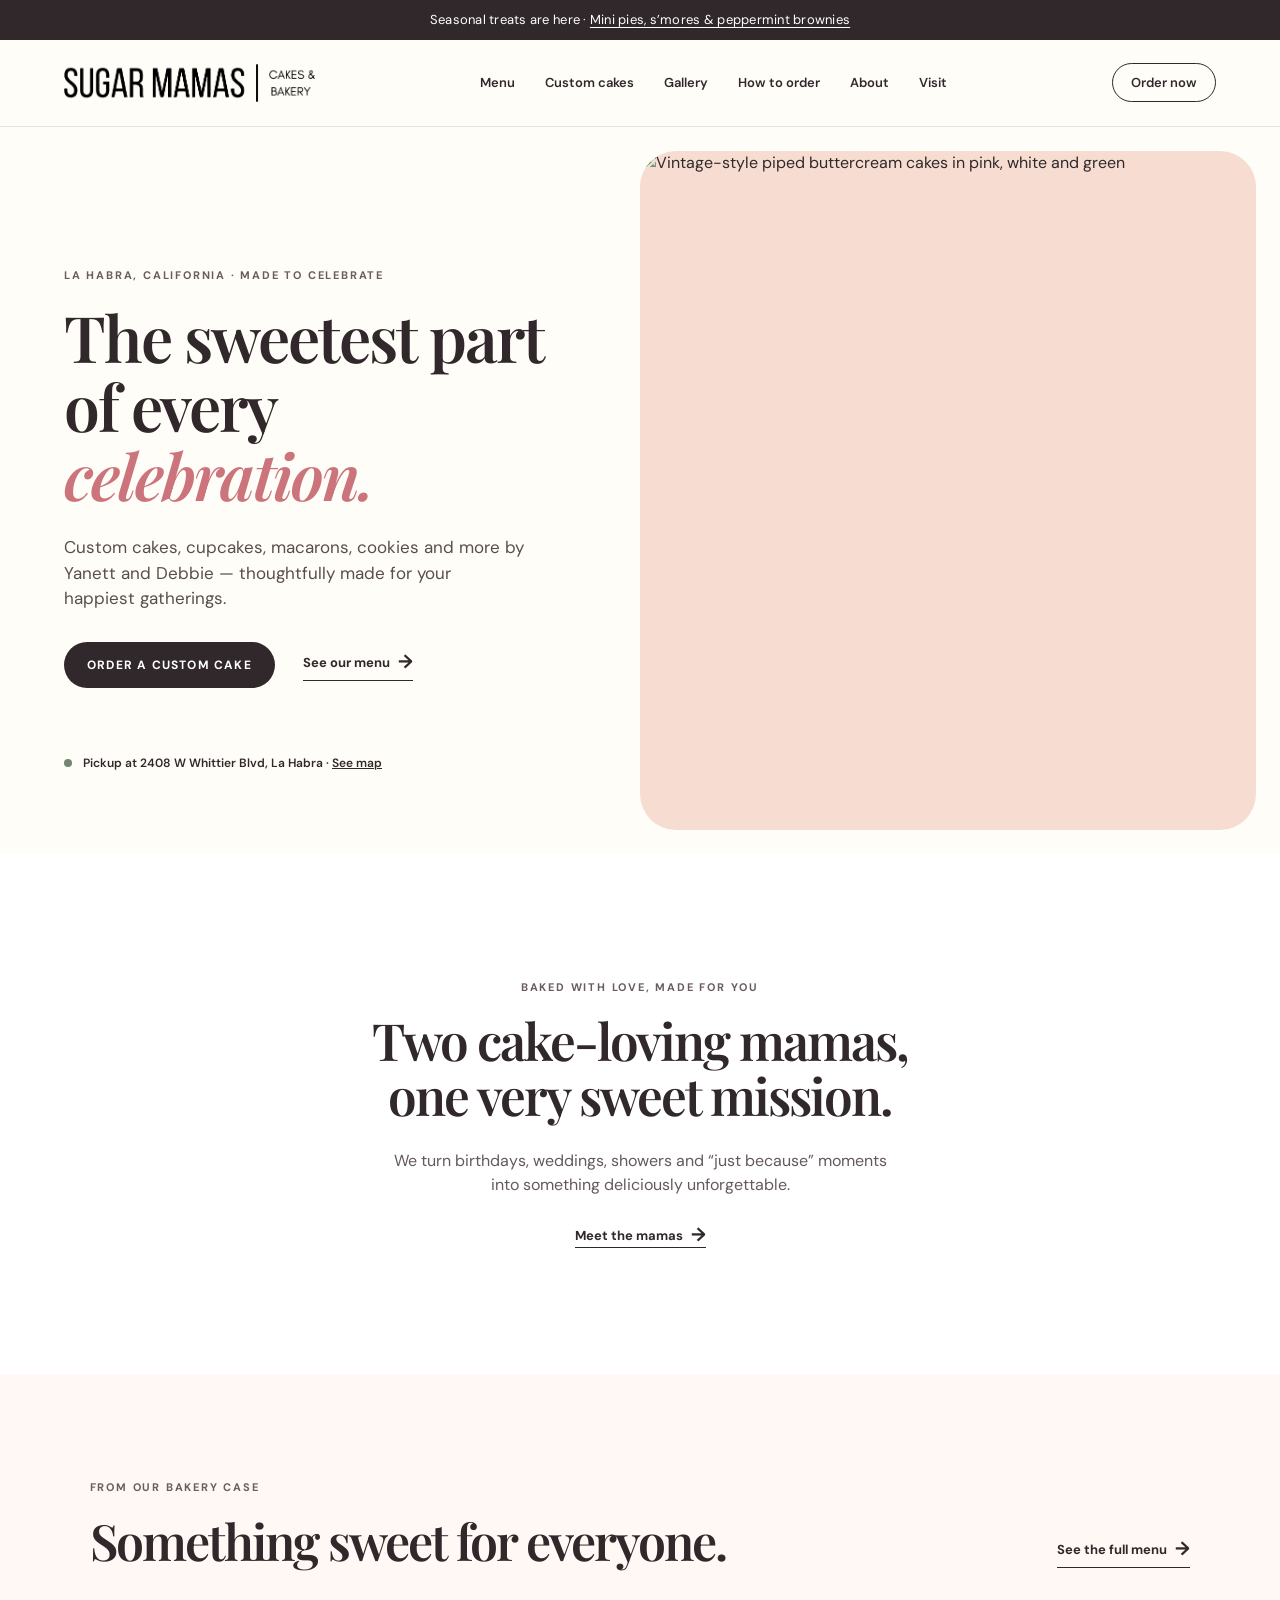
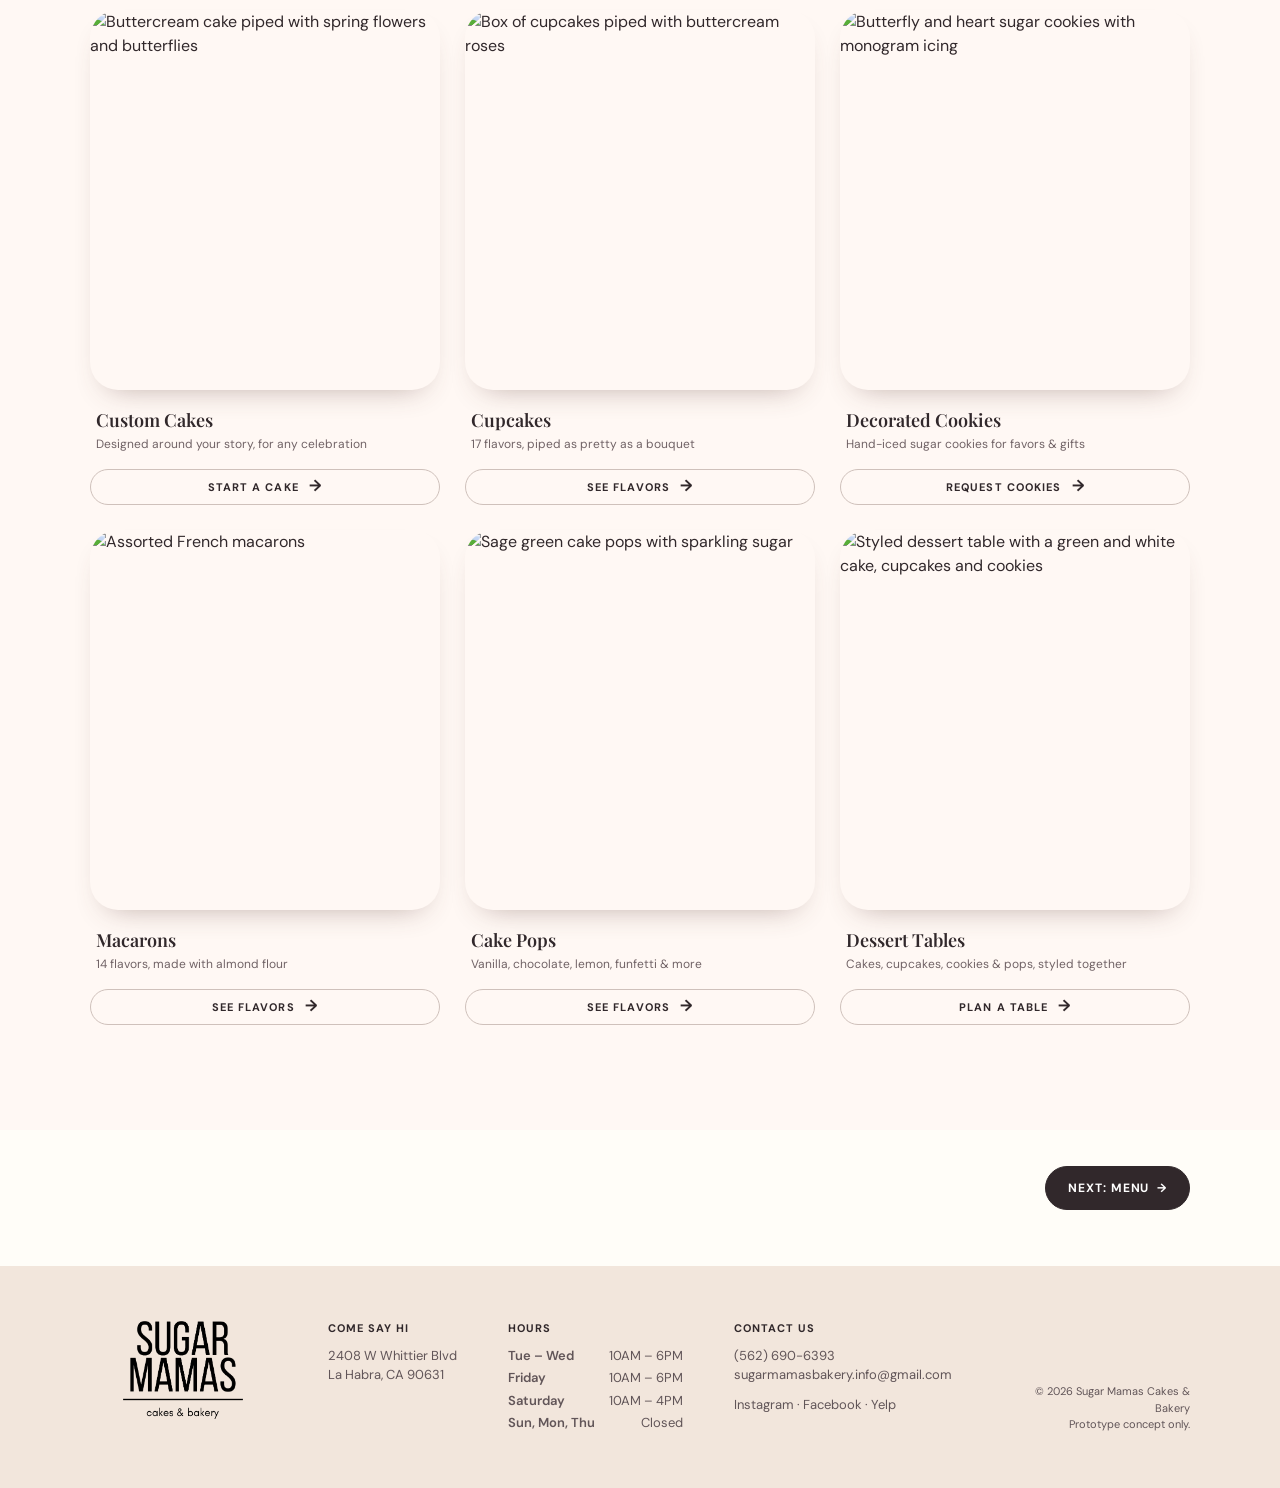
==== commit 147dbb6c: "Show one page at a time instead of a single long scroll - Sections grouped into Home, Menu, Custom c" ====
--- a/index.html
+++ b/index.html
@@ -16,13 +16,13 @@
       <a class="brand" href="#top" aria-label="Sugar Mamas Cakes &amp; Bakery — home"><img src="assets/logo-horizontal.png" alt="Sugar Mamas Cakes &amp; Bakery" width="535" height="81" /></a>
       <button class="menu-button" aria-expanded="false" aria-controls="site-nav">Menu</button>
       <nav id="site-nav">
-        <a href="#menu">Menu</a><a href="#cakes">Custom cakes</a><a href="#gallery">Gallery</a><a href="#how-it-works">How it works</a><a href="#about">About</a><a href="#visit">Visit</a>
+        <a href="#menu">Menu</a><a href="#cakes">Custom cakes</a><a href="#gallery">Gallery</a><a href="#how-it-works">How to order</a><a href="#about">About</a><a href="#visit">Visit</a>
       </nav>
       <a class="cart-link" href="#quote">Order now</a>
     </header>
 
     <main id="top">
-      <section class="hero">
+      <section class="hero" data-page="home">
         <div class="hero-copy">
           <p class="eyebrow">La Habra, California · Made to celebrate</p>
           <h1>The sweetest part<br />of every <em>celebration.</em></h1>
@@ -35,21 +35,21 @@
         </div>
       </section>
 
-      <section class="intro"><p class="eyebrow">Baked with love, made for you</p><h2>Two cake-loving mamas,<br />one very sweet mission.</h2><p>We turn birthdays, weddings, showers and “just because” moments into something deliciously unforgettable.</p><a class="text-link" href="#about">Meet the mamas <span>→</span></a></section>
+      <section class="intro" data-page="home"><p class="eyebrow">Baked with love, made for you</p><h2>Two cake-loving mamas,<br />one very sweet mission.</h2><p>We turn birthdays, weddings, showers and “just because” moments into something deliciously unforgettable.</p><a class="text-link" href="#about">Meet the mamas <span>→</span></a></section>
 
-      <section class="shop-section" id="treats">
+      <section class="shop-section" id="treats" data-page="home">
         <div class="section-heading"><div><p class="eyebrow">From our bakery case</p><h2>Something sweet for everyone.</h2></div><a class="text-link" href="#menu">See the full menu <span>→</span></a></div>
         <div class="product-grid">
           <article class="product"><div class="product-image"><img class="photo" src="https://images.squarespace-cdn.com/content/v1/65b1a3853f274837054c828c/1775613709017-PPYAAM4GJLANA5XTCRFL/image-asset.jpeg?format=900w" alt="Buttercream cake piped with spring flowers and butterflies" loading="lazy" /></div><div class="product-copy"><div><h3>Custom Cakes</h3><p>Designed around your story, for any celebration</p></div></div><a class="quick-add" href="#cakes">Start a cake <span>→</span></a></article>
           <article class="product"><div class="product-image"><img class="photo" src="https://images.squarespace-cdn.com/content/v1/65b1a3853f274837054c828c/b9836f14-24eb-4674-8cc8-5831b5f9d2c2/Image+3-29-24+at+4.58+PM.jpg?format=900w" alt="Box of cupcakes piped with buttercream roses" loading="lazy" /></div><div class="product-copy"><div><h3>Cupcakes</h3><p>17 flavors, piped as pretty as a bouquet</p></div></div><a class="quick-add" href="#menu">See flavors <span>→</span></a></article>
           <article class="product"><div class="product-image"><img class="photo" src="https://images.squarespace-cdn.com/content/v1/65b1a3853f274837054c828c/1772600733425-BPG7OJU52Y9I3K58U4W4/image-asset.jpeg?format=900w" alt="Butterfly and heart sugar cookies with monogram icing" loading="lazy" /></div><div class="product-copy"><div><h3>Decorated Cookies</h3><p>Hand-iced sugar cookies for favors &amp; gifts</p></div></div><a class="quick-add" href="#quote">Request cookies <span>→</span></a></article>
           <article class="product"><div class="product-image"><img class="photo" src="https://images.squarespace-cdn.com/content/v1/65b1a3853f274837054c828c/a9c6660c-5b7f-4c5b-993f-c63a873cb823/Screenshot+2024-03-30+at+3.08.34+PM.jpg?format=900w" alt="Assorted French macarons" loading="lazy" /></div><div class="product-copy"><div><h3>Macarons</h3><p>14 flavors, made with almond flour</p></div></div><a class="quick-add" href="#menu">See flavors <span>→</span></a></article>
-          <article class="product"><div class="product-image"><img class="photo" src="https://images.squarespace-cdn.com/content/v1/65b1a3853f274837054c828c/f6de894a-5f55-403f-89b4-b22c903d7e91/DCD946B8-6885-4D55-A3FF-7718D71AA096.JPG?format=900w" alt="Sage green cake pops with sparkling sugar" loading="lazy" /></div><div class="product-copy"><div><h3>Cake Pops</h3><p>Vanilla, chocolate, lemon, funfetti &amp; more</p></div></div><a class="quick-add" href="#menu">See flavors <span>→</span></a></article>
-          <article class="product"><div class="product-image"><img class="photo" src="https://images.squarespace-cdn.com/content/v1/65b1a3853f274837054c828c/cb869832-6874-4130-a6bc-0b6ae3348c06/20221203_130506.jpg?format=900w" alt="Styled dessert table with a green and white cake, cupcakes and cookies" loading="lazy" /></div><div class="product-copy"><div><h3>Dessert Tables</h3><p>Cakes, cupcakes, cookies &amp; pops, styled together</p></div></div><a class="quick-add" href="#quote">Plan a table <span>→</span></a></article>
+          <article class="product"><div class="product-image"><img class="photo" src="https://images.squarespace-cdn.com/content/v1/65b1a3853f274837054c828c/cb869832-6874-4130-a6bc-0b6ae3348c06/20221203_130506.jpg?format=900w" alt="Sage green cake pops with sparkling sugar" loading="lazy" /></div><div class="product-copy"><div><h3>Cake Pops</h3><p>Vanilla, chocolate, lemon, funfetti &amp; more</p></div></div><a class="quick-add" href="#menu">See flavors <span>→</span></a></article>
+          <article class="product"><div class="product-image"><img class="photo" src="https://images.squarespace-cdn.com/content/v1/65b1a3853f274837054c828c/f6de894a-5f55-403f-89b4-b22c903d7e91/DCD946B8-6885-4D55-A3FF-7718D71AA096.JPG?format=900w" alt="Styled dessert table with a green and white cake, cupcakes and cookies" loading="lazy" /></div><div class="product-copy"><div><h3>Dessert Tables</h3><p>Cakes, cupcakes, cookies &amp; pops, styled together</p></div></div><a class="quick-add" href="#quote">Plan a table <span>→</span></a></article>
         </div>
       </section>
 
-<section class="menu" id="menu">
+<section class="menu" id="menu" data-page="menu">
         <div class="section-heading"><div><p class="eyebrow">Our menu</p><h2>Flavors &amp; treats.</h2></div><p class="menu-note"><sup class="nut">*</sup> Contains nuts. All macarons are made with almond flour.</p></div>
         <h3 class="menu-group">Build your cake</h3>
         <div class="menu-grid">
@@ -71,11 +71,11 @@
         </div>
       </section>
 
-      <section class="cake-feature" id="cakes"><div class="feature-art"><img class="photo" src="https://images.squarespace-cdn.com/content/v1/65b1a3853f274837054c828c/7b6c0168-63f1-49c2-966e-739e3c0c1730/IMG_20220407_215901_732.JPEG?format=1500w" alt="Four-tier Alice in Wonderland custom cake with teacup topper" loading="lazy" /></div><div class="feature-copy"><p class="eyebrow">Custom cakes</p><h2>A cake as original<br />as the person you’re celebrating.</h2><p>From the first sketch to the final flourish, every cake is designed around your story, your style and your favorite flavors.</p><ul><li>Birthdays & milestone celebrations</li><li>Baby showers & weddings</li><li>11 cake flavors, 18 fillings &amp; 2 free add-ons</li></ul><a class="button button-dark" href="#quote">Request a cake quote</a></div></section>
+      <section class="cake-feature" id="cakes" data-page="cakes"><div class="feature-art"><img class="photo" src="https://images.squarespace-cdn.com/content/v1/65b1a3853f274837054c828c/7b6c0168-63f1-49c2-966e-739e3c0c1730/IMG_20220407_215901_732.JPEG?format=1500w" alt="Four-tier Alice in Wonderland custom cake with teacup topper" loading="lazy" /></div><div class="feature-copy"><p class="eyebrow">Custom cakes</p><h2>A cake as original<br />as the person you’re celebrating.</h2><p>From the first sketch to the final flourish, every cake is designed around your story, your style and your favorite flavors.</p><ul><li>Birthdays & milestone celebrations</li><li>Baby showers & weddings</li><li>11 cake flavors, 18 fillings &amp; 2 free add-ons</li></ul><a class="button button-dark" href="#quote">Request a cake quote</a></div></section>
 
-      <section class="process" id="how-it-works"><p class="eyebrow">Sweet and simple</p><h2>How ordering works</h2><div class="steps"><article><span>01</span><h3>Choose your treat</h3><p>Shop a cookie box or tell us about the cake you are dreaming of.</p></article><article><span>02</span><h3>Pick your date</h3><p>Select a local pickup time that works beautifully for your celebration.</p></article><article><span>03</span><h3>Celebrate!</h3><p>Bring home a little extra joy, made just for your special moment.</p></article></div></section>
+      <section class="process" id="how-it-works" data-page="order"><p class="eyebrow">Sweet and simple</p><h2>How ordering works</h2><div class="steps"><article><span>01</span><h3>Choose your treat</h3><p>Shop a cookie box or tell us about the cake you are dreaming of.</p></article><article><span>02</span><h3>Pick your date</h3><p>Select a local pickup time that works beautifully for your celebration.</p></article><article><span>03</span><h3>Celebrate!</h3><p>Bring home a little extra joy, made just for your special moment.</p></article></div></section>
 
-      <section class="gallery" id="gallery"><div class="section-heading"><div><p class="eyebrow">From our kitchen to your party</p><h2>Made for making memories.</h2></div><a class="text-link" href="https://www.instagram.com/sugarmamas.bakery/" target="_blank" rel="noopener">Follow @sugarmamas.bakery <span>→</span></a></div><div class="pin-board">
+      <section class="gallery" id="gallery" data-page="gallery"><div class="section-heading"><div><p class="eyebrow">From our kitchen to your party</p><h2>Made for making memories.</h2></div><a class="text-link" href="https://www.instagram.com/sugarmamas.bakery/" target="_blank" rel="noopener">Follow @sugarmamas.bakery <span>→</span></a></div><div class="pin-board">
           <figure class="pin"><img src="https://images.squarespace-cdn.com/content/v1/65b1a3853f274837054c828c/1772942262779-ZI9JFP9GO87OTHMRYHWW/image-asset.jpeg?format=750w" alt="Wedding by Sugar Mamas" loading="lazy" /><figcaption>Wedding</figcaption></figure>
           <figure class="pin"><img src="https://images.squarespace-cdn.com/content/v1/65b1a3853f274837054c828c/a038e43d-16f7-4543-b293-1aeea8d28f4f/20231110_105209.JPEG?format=750w" alt="Birthday cookies by Sugar Mamas" loading="lazy" /><figcaption>Birthday cookies</figcaption></figure>
           <figure class="pin"><img src="https://images.squarespace-cdn.com/content/v1/65b1a3853f274837054c828c/4c8994d2-5c59-413b-973d-cb55cd57ef9a/20221105_122939.jpg?format=750w" alt="Baby shower by Sugar Mamas" loading="lazy" /><figcaption>Baby shower</figcaption></figure>
@@ -96,7 +96,7 @@
           <figure class="pin"><img src="https://images.squarespace-cdn.com/content/v1/65b1a3853f274837054c828c/1773541200767-RRWUDX4NU8JCUYXWUD3D/image-asset.jpeg?format=750w" alt="Sculpted cake by Sugar Mamas" loading="lazy" /><figcaption>Sculpted cake</figcaption></figure>
         </div></section>
 
-      <section class="about" id="about">
+      <section class="about" id="about" data-page="about">
         <div class="about-photo"><img src="assets/owners.webp" alt="Yanett Ortiz and Debbie Andrade smiling behind a dessert table with a three-tier retro cake, cookies, brownies, macarons and cupcakes" width="1151" height="1535" loading="lazy" /></div>
         <div class="about-copy">
           <p class="eyebrow">Meet the mamas</p>
@@ -109,8 +109,8 @@
         </div>
       </section>
 
-      <section class="quote" id="quote"><div><p class="eyebrow">Let’s make something sweet</p><h2>Have a celebration<br />coming up?</h2><p>Tell us a little about it and we’ll be in touch with a custom quote within 2 business days.</p></div><form><label>Name<input required placeholder="Your name" /></label><label>Email<input type="email" required placeholder="you@email.com" /></label><label>What are we celebrating?<select><option>Custom cake</option><option>Cupcakes</option><option>Macarons</option><option>Cookies, brownies &amp; bars</option><option>Cake shots &amp; cake pops</option><option>Tarts &amp; seasonal treats</option><option>A full dessert table</option></select></label><label>Event date<input type="date" /></label><button class="button button-light" type="submit">Start my order</button><p class="form-message" aria-live="polite"></p></form></section>
-      <section class="visit" id="visit">
+      <section class="quote" id="quote" data-page="order"><div><p class="eyebrow">Let’s make something sweet</p><h2>Have a celebration<br />coming up?</h2><p>Tell us a little about it and we’ll be in touch with a custom quote within 2 business days.</p></div><form><label>Name<input required placeholder="Your name" /></label><label>Email<input type="email" required placeholder="you@email.com" /></label><label>What are we celebrating?<select><option>Custom cake</option><option>Cupcakes</option><option>Macarons</option><option>Cookies, brownies &amp; bars</option><option>Cake shots &amp; cake pops</option><option>Tarts &amp; seasonal treats</option><option>A full dessert table</option></select></label><label>Event date<input type="date" /></label><button class="button button-light" type="submit">Start my order</button><p class="form-message" aria-live="polite"></p></form></section>
+      <section class="visit" id="visit" data-page="visit">
         <div class="visit-copy">
           <p class="eyebrow">Visit the bakery</p>
           <h2>Come say hi<br />in <em>La Habra.</em></h2>
@@ -119,8 +119,9 @@
           <p class="visit-contact"><a href="tel:+15626906393">(562) 690-6393</a> · <a href="mailto:sugarmamasbakery.info@gmail.com">sugarmamasbakery.info@gmail.com</a></p>
           <div class="actions"><a class="button button-dark" href="https://www.google.com/maps/dir/?api=1&amp;destination=Sugar+Mamas+Cakes+%26+Bakery,+2408+W+Whittier+Blvd,+La+Habra,+CA+90631" target="_blank" rel="noopener">Get directions</a><a class="text-link" href="#quote">Place an order <span>→</span></a></div>
         </div>
-        <div class="visit-map"><iframe title="Map to Sugar Mamas Cakes &amp; Bakery, 2408 W Whittier Blvd, La Habra" src="https://www.google.com/maps/embed?origin=mfe&amp;pb=!1m3!2m1!1sSugar+Mamas+Cakes+%26+Bakery,+2408+W+Whittier+Blvd,+La+Habra,+CA+90631!6i16" loading="lazy" referrerpolicy="no-referrer-when-downgrade" allowfullscreen></iframe></div>
+        <div class="visit-map"><iframe title="Map to Sugar Mamas Cakes &amp; Bakery, 2408 W Whittier Blvd, La Habra" src="https://maps.google.com/maps?q=2408+W+Whittier+Blvd,+La+Habra,+CA+90631&amp;t=m&amp;z=16&amp;ie=UTF8&amp;iwloc=&amp;output=embed" loading="lazy" referrerpolicy="no-referrer-when-downgrade" allowfullscreen></iframe></div>
       </section>
+      <nav class="pager" aria-label="Continue browsing"></nav>
     </main>
     <footer id="contact"><a class="brand brand-footer" href="#top"><img src="assets/logo-stacked.png" alt="Sugar Mamas Cakes &amp; Bakery" width="401" height="328" /></a><div><h3>Come say hi</h3><address><a href="https://www.google.com/maps/search/?api=1&amp;query=2408+W+Whittier+Blvd+La+Habra+CA+90631" target="_blank" rel="noopener">2408 W Whittier Blvd<br />La Habra, CA 90631</a></address></div><div><h3>Hours</h3><dl class="hours"><dt>Tue – Wed</dt><dd>10AM – 6PM</dd><dt>Friday</dt><dd>10AM – 6PM</dd><dt>Saturday</dt><dd>10AM – 4PM</dd><dt>Sun, Mon, Thu</dt><dd>Closed</dd></dl></div><div><h3>Contact us</h3><p><a href="tel:+15626906393">(562) 690-6393</a><br /><a href="mailto:sugarmamasbakery.info@gmail.com">sugarmamasbakery.info@gmail.com</a></p><p class="social"><a href="https://www.instagram.com/sugarmamas.bakery/" target="_blank" rel="noopener">Instagram</a> · <a href="https://www.facebook.com/people/Sugar-Mamas-LLC-Cakes-and-Bakery/100083060356228/" target="_blank" rel="noopener">Facebook</a> · <a href="https://www.yelp.com/biz/sugar-mamas-cakes-and-bakery-la-habra" target="_blank" rel="noopener">Yelp</a></p></div><p class="copyright">© 2026 Sugar Mamas Cakes &amp; Bakery<br />Prototype concept only.</p></footer>
     <script src="script.js"></script>
--- a/styles.css
+++ b/styles.css
@@ -8,3 +8,5 @@
 :root{--round:28px;--round-lg:36px}.button,.quick-add{border-radius:999px}.cart-link{border:1px solid var(--ink);border-radius:999px;padding:9px 18px;transition:background .2s,color .2s}.cart-link:hover{background:var(--ink);color:#fff}.hero-art{margin:24px 24px 24px 0;border-radius:var(--round-lg);min-height:600px}.product-image{border-radius:var(--round);height:380px;box-shadow:0 14px 30px -18px rgba(90,57,50,.45)}.product-copy{padding:18px 6px 12px}.quick-add{margin-top:4px}.cake-feature{background:#f5eee9}.feature-art{margin:24px;border-radius:var(--round-lg);min-height:600px}.feature-art .photo{object-position:50% 35%}.about-photo{margin:24px;border-radius:var(--round-lg)}.menu-card{border-radius:var(--round)}.menu-group{border-bottom:0;padding:0}.quote{margin:0 24px 24px;border-radius:var(--round-lg)}.quote input,.quote select{border-radius:0}footer .social{margin-top:10px}.gallery-grid{display:none}.pin-board{columns:4 230px;column-gap:18px}.pin{break-inside:avoid;margin:0 0 18px;border-radius:24px;overflow:hidden;position:relative;background:#fff;box-shadow:0 14px 30px -20px rgba(90,57,50,.5)}.pin img{display:block;width:100%;height:auto;transition:transform .5s}.pin:hover img{transform:scale(1.04)}.pin figcaption{position:absolute;left:12px;bottom:12px;background:rgba(255,253,248,.92);color:var(--ink);font:700 11px "DM Sans";letter-spacing:.06em;text-transform:uppercase;padding:7px 12px;border-radius:999px;opacity:0;transform:translateY(6px);transition:opacity .25s,transform .25s}.pin:hover figcaption,.pin:focus-within figcaption{opacity:1;transform:none}@media(hover:none){.pin figcaption{opacity:1;transform:none}}@media(max-width:780px){.hero-art{margin:0 16px 16px;min-height:420px}.feature-art,.about-photo{margin:16px}.cake-feature .feature-art{height:auto;min-height:420px}.about-photo{aspect-ratio:4/5}.quote{margin:0 12px 12px}.product-image{height:340px}.pin-board{columns:2;column-gap:12px}.pin{margin-bottom:12px;border-radius:18px}}
 .menu-card{display:flex;flex-direction:column}.menu-cta{margin-top:18px;display:block;text-align:center;border:1px solid var(--ink);border-radius:999px;padding:11px 16px;font:700 11px "DM Sans";letter-spacing:.1em;text-transform:uppercase;color:var(--ink);transition:background .2s,color .2s}.menu-cta span{margin-left:6px}.menu-cta:hover,.menu-cta:focus-visible{background:var(--ink);color:#fff}
 a.hero-note{display:inline-block}a.hero-note:hover u{opacity:.6}.visit{display:grid;grid-template-columns:1fr 1.25fr;gap:clamp(28px,5vw,72px);align-items:center;padding:100px clamp(24px,7vw,110px);background:var(--paper)}.visit h2{font-size:clamp(34px,4vw,53px);margin-bottom:26px}.visit h2 em{color:#cc747c}.visit address{font-style:normal;font-size:17px;line-height:1.5;margin-bottom:22px}.visit-hours{max-width:300px;font-size:14px;padding:16px 0;border-top:1px solid #e3d6ce;border-bottom:1px solid #e3d6ce}.visit-contact{font-size:14px;color:#594d4f;margin:18px 0 30px;overflow-wrap:anywhere}.visit-contact a:hover{text-decoration:underline}.visit-map{border-radius:var(--round-lg);overflow:hidden;min-height:460px;height:100%;box-shadow:0 18px 40px -24px rgba(90,57,50,.55);background:#f2e6dc}.visit-map iframe{display:block;width:100%;height:100%;min-height:460px;border:0}@media(max-width:780px){.visit{grid-template-columns:1fr;padding:70px 8vw}.visit-map,.visit-map iframe{min-height:340px}.visit-map{border-radius:var(--round)}}
+/* Uma página por vez */
+[data-page][hidden]{display:none!important}.page-enter{animation:page-in .45s ease both}@keyframes page-in{from{opacity:0;transform:translateY(14px)}to{opacity:1;transform:none}}@media(prefers-reduced-motion:reduce){.page-enter{animation:none}}#site-nav a.is-active{color:#cc747c;text-decoration:underline;text-underline-offset:6px;text-decoration-thickness:2px}.pager{display:flex;justify-content:space-between;align-items:center;gap:16px;padding:36px clamp(24px,7vw,110px) 56px}.pager a{display:inline-flex;align-items:center;gap:8px;border:1px solid var(--ink);border-radius:999px;padding:13px 22px;font:700 12px "DM Sans";letter-spacing:.08em;text-transform:uppercase;transition:background .2s,color .2s}.pager a:hover{background:var(--ink);color:#fff}.pager-next{background:var(--ink);color:#fff}.pager-next:hover{background:#cc747c!important;border-color:#cc747c}@media(max-width:520px){.pager{flex-direction:column-reverse;align-items:stretch}.pager a{justify-content:center}}
